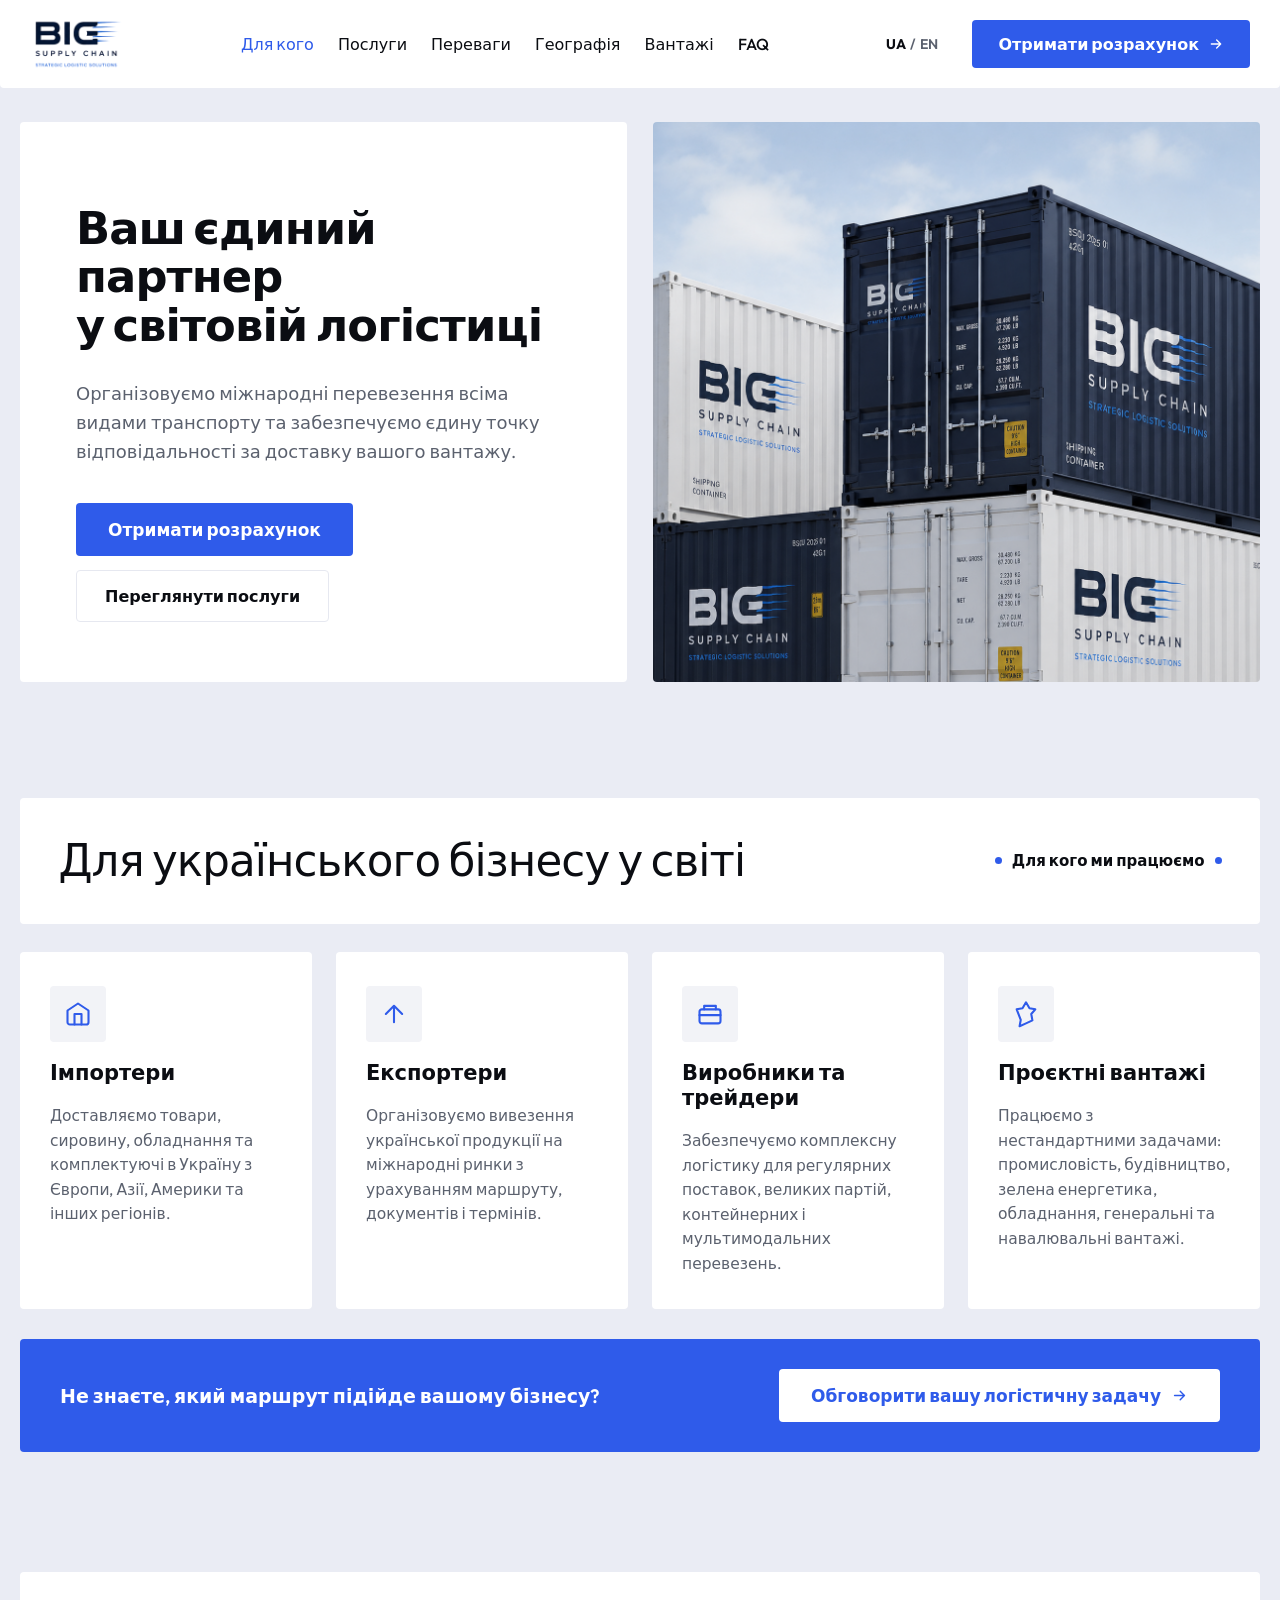
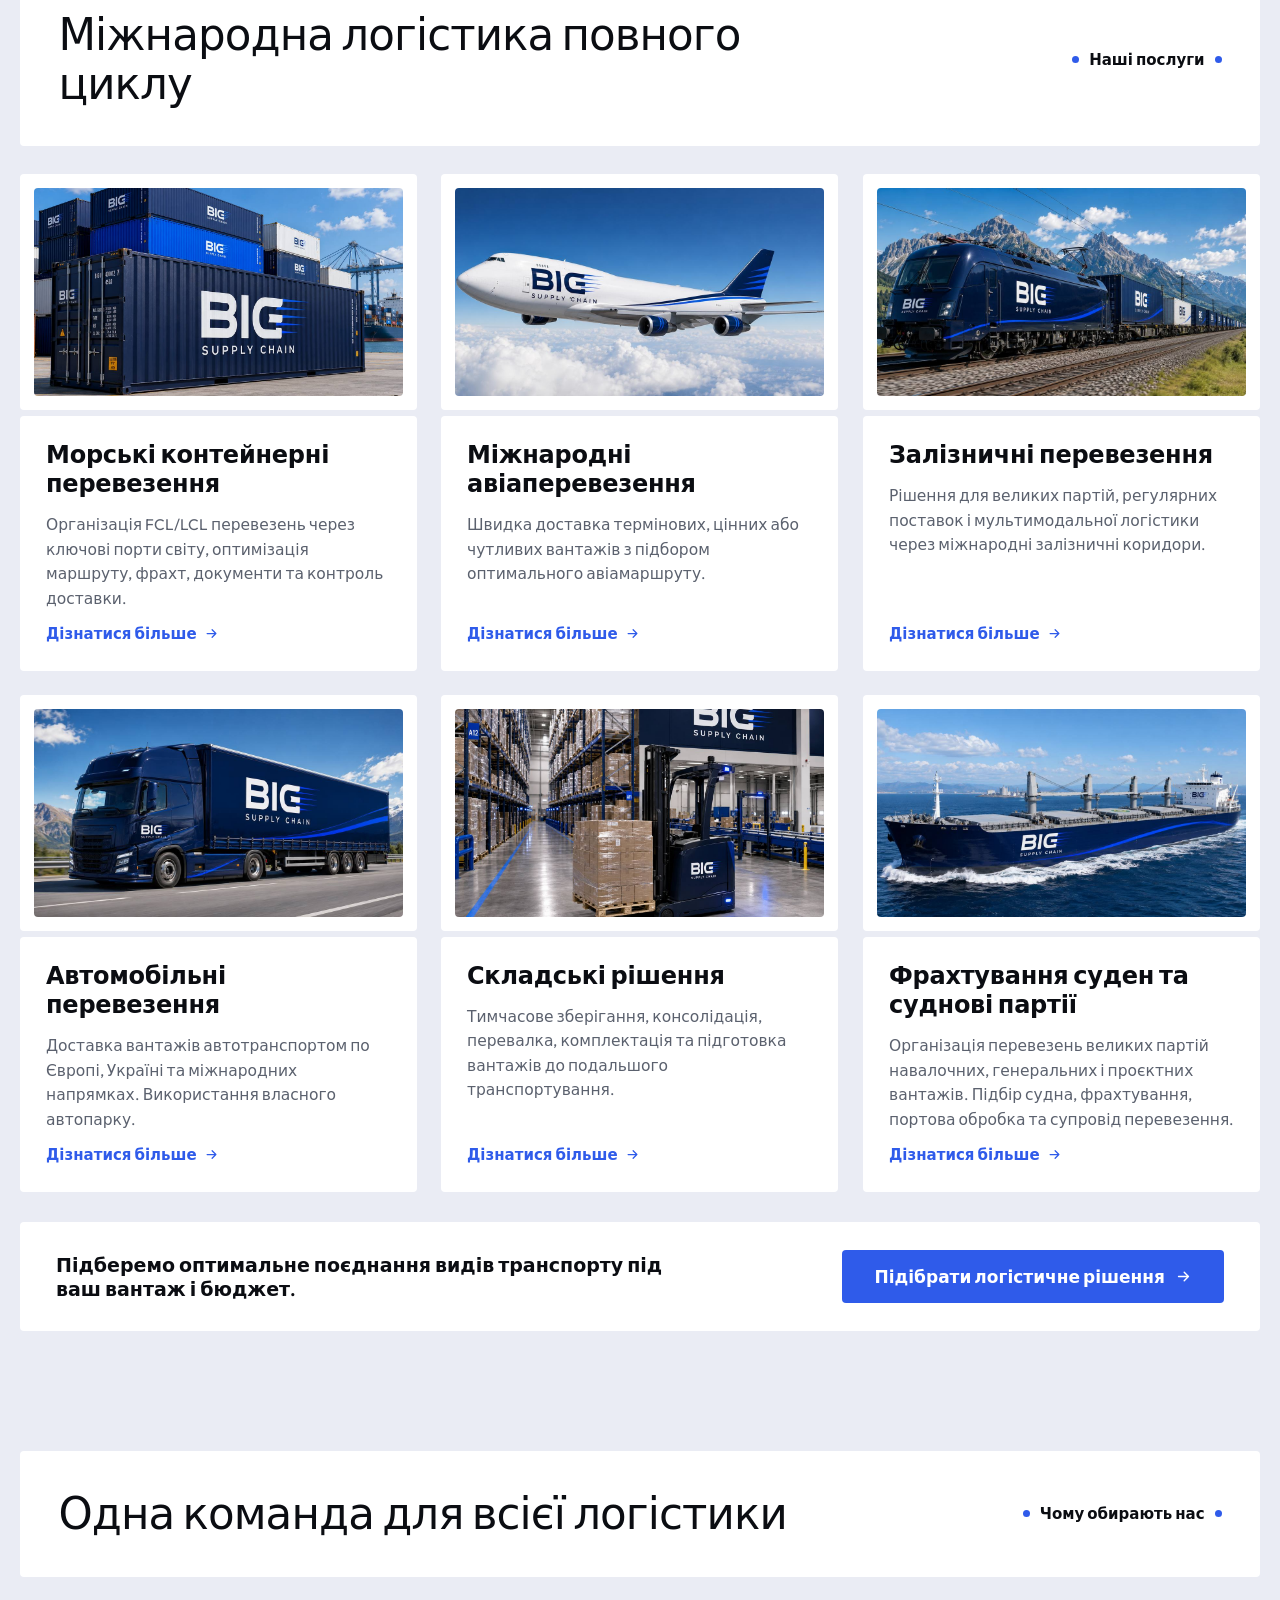
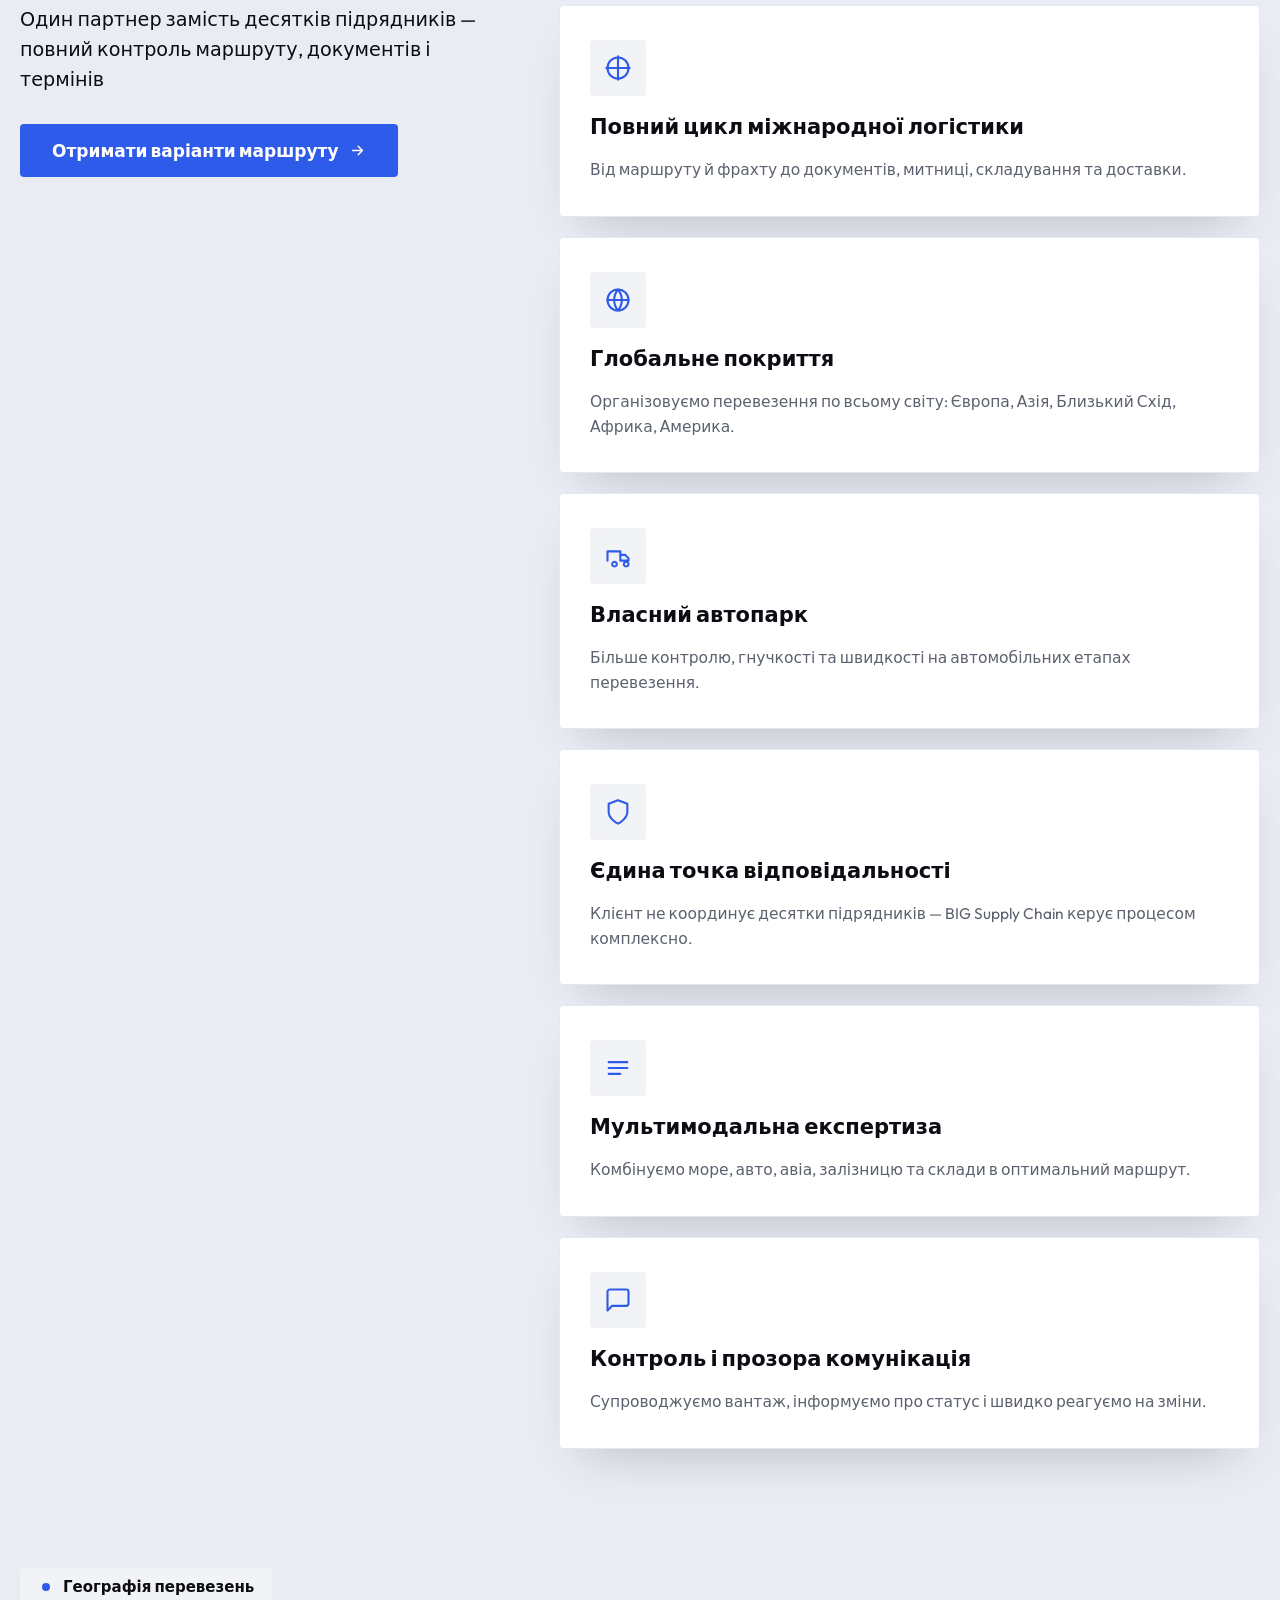
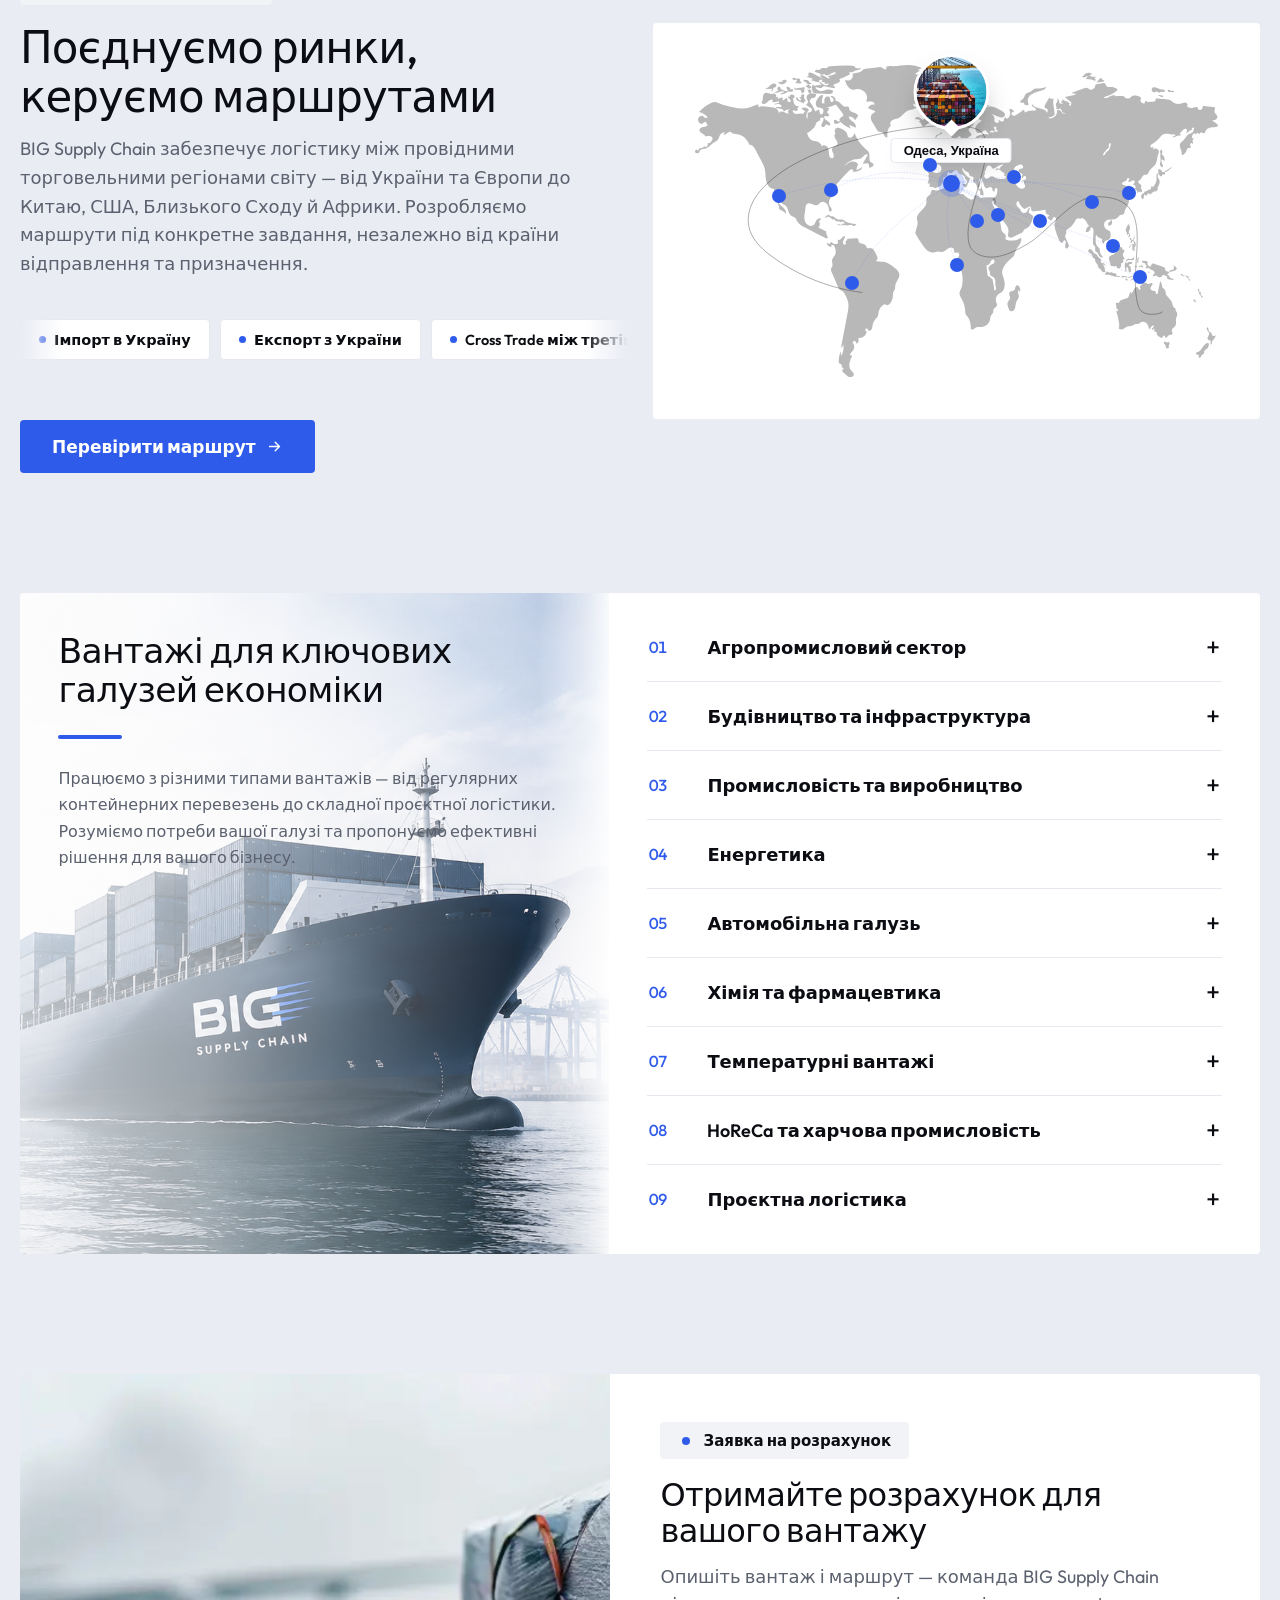
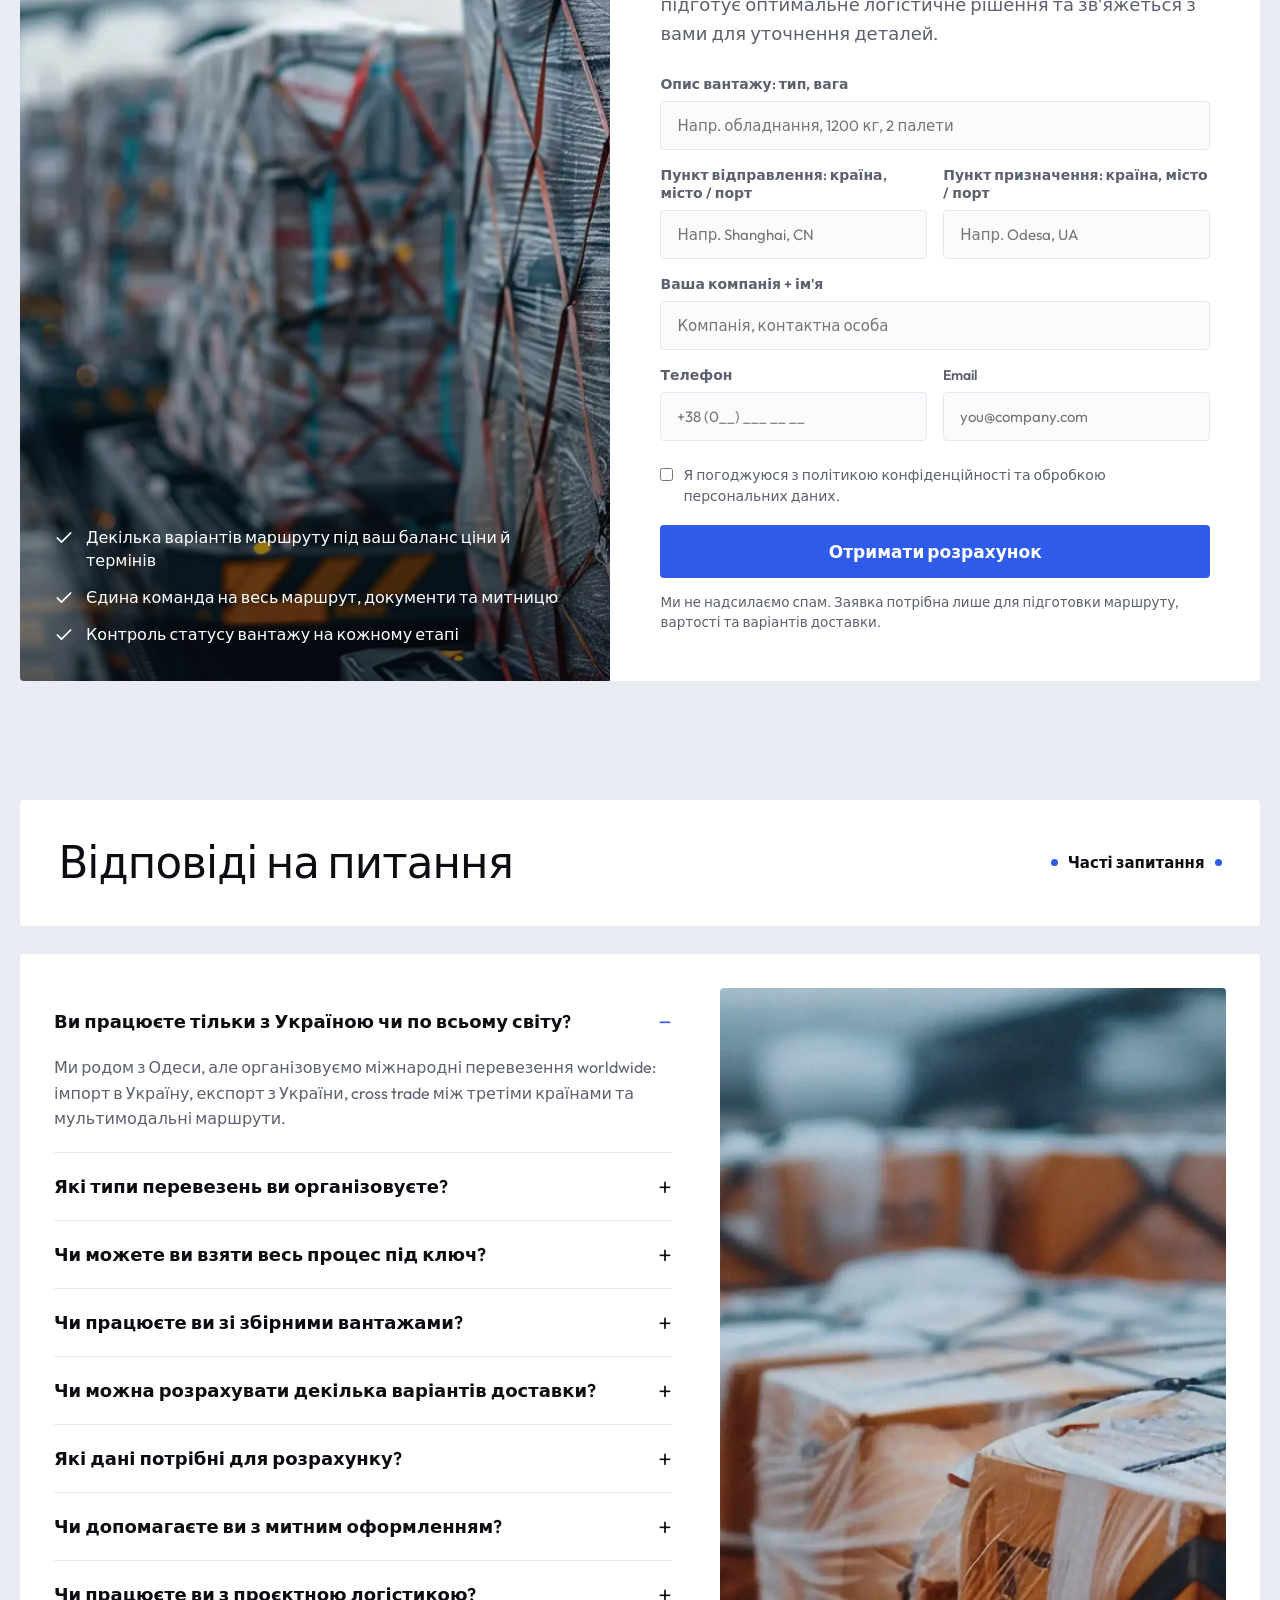
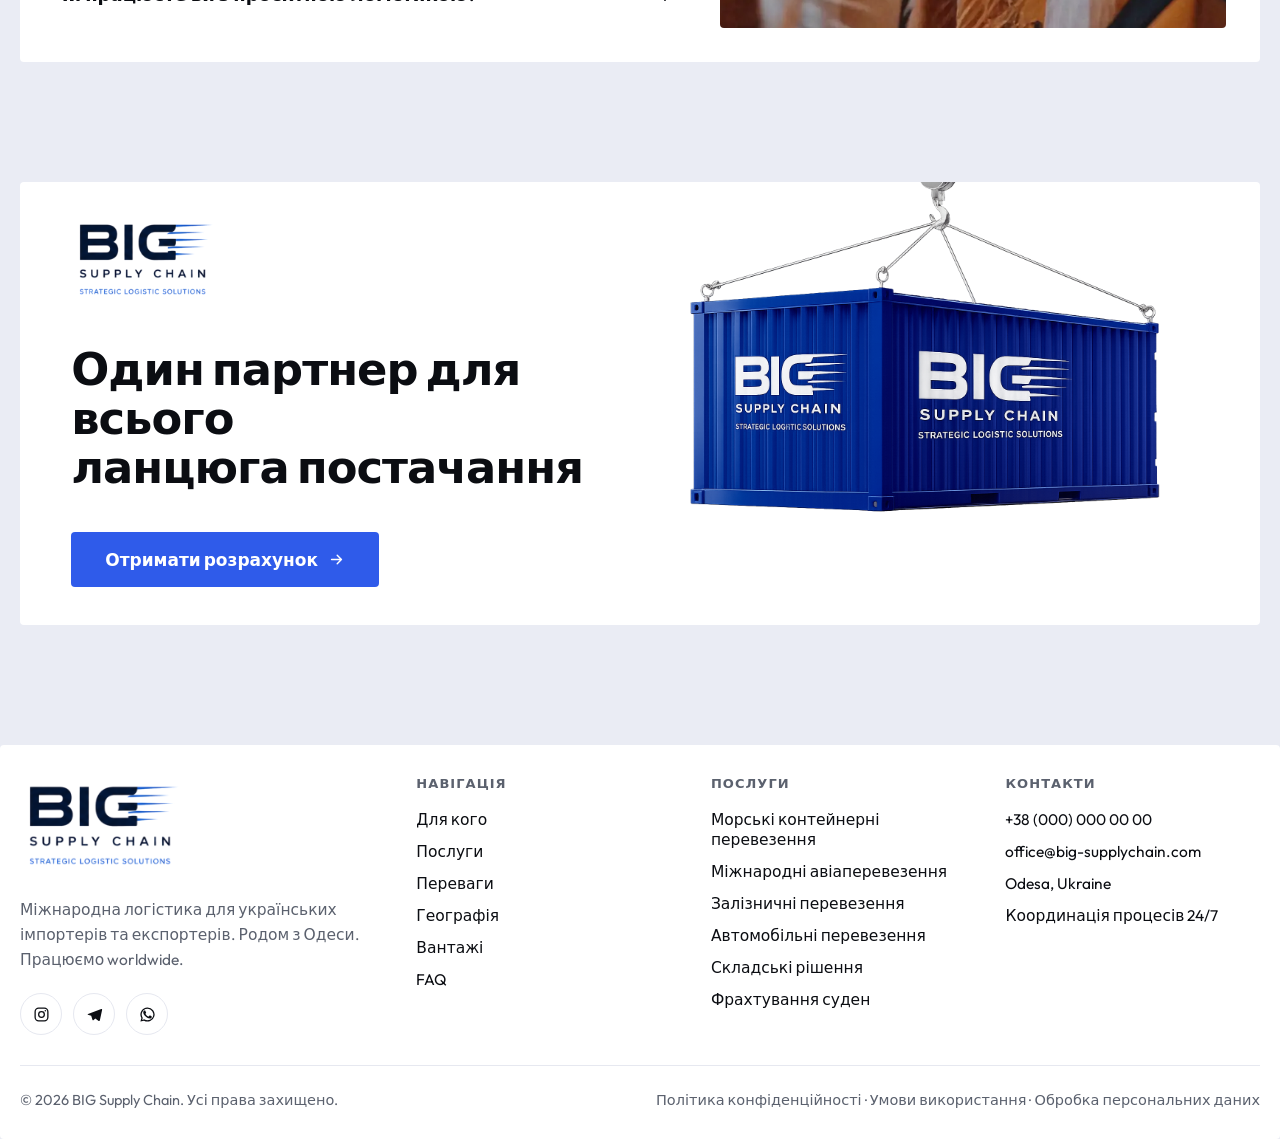
==== index.html @ aa12b415 "Anchor cargo photo to bottom so the ship sits lower under the heading Co-Authored-By: Claude Opus 4." ====
<!DOCTYPE html>
<html lang="uk">
<head>
<meta charset="UTF-8">
<meta name="viewport" content="width=device-width, initial-scale=1">
<title>BIG Supply Chain — міжнародна логістика для імпортерів та експортерів</title>

<!-- Favicon (brand logo) -->
<link rel="icon" href="assets/favicon.ico" sizes="any">
<link rel="icon" type="image/png" sizes="32x32" href="assets/favicon-32.png">
<link rel="icon" type="image/png" sizes="192x192" href="assets/favicon-192.png">
<link rel="apple-touch-icon" href="assets/apple-touch-icon.png">
<meta name="description" content="BIG Supply Chain організовує міжнародні перевезення worldwide: море, авіа, авто, залізниця, LCL, фрахтування суден, митне оформлення та складські рішення.">

<!-- Open Graph / social preview.
     og:image is relative; for guaranteed Facebook/LinkedIn previews replace it
     and og:url with your full domain, e.g. https://your-domain.com/assets/BIG_Supply_Chain_logo_reference.png -->
<meta property="og:type" content="website">
<meta property="og:site_name" content="BIG Supply Chain">
<meta property="og:locale" content="uk_UA">
<meta property="og:title" content="BIG Supply Chain — міжнародна логістика для імпортерів та експортерів">
<meta property="og:description" content="Міжнародні перевезення worldwide: море, авіа, авто, залізниця, LCL, фрахтування суден, митне оформлення та складські рішення. Один партнер для всього ланцюга постачання.">
<meta property="og:image" content="assets/BIG_Supply_Chain_logo_reference.png">
<meta property="og:image:width" content="584">
<meta property="og:image:height" content="366">
<meta property="og:image:alt" content="BIG Supply Chain — Strategic Logistic Solutions">
<meta name="twitter:card" content="summary_large_image">
<meta name="twitter:title" content="BIG Supply Chain — міжнародна логістика для імпортерів та експортерів">
<meta name="twitter:description" content="Міжнародні перевезення worldwide: море, авіа, авто, залізниця, LCL, митне оформлення та складські рішення.">
<meta name="twitter:image" content="assets/BIG_Supply_Chain_logo_reference.png">
<link rel="preconnect" href="https://fonts.googleapis.com">
<link rel="preconnect" href="https://fonts.gstatic.com" crossorigin>
<link href="https://fonts.googleapis.com/css2?family=Outfit:wght@400;500;600;700;800&display=swap" rel="stylesheet">
<style>
  :root{
    --bg:#EAECF4;--ink:#0B0D12;--muted:#5B616E;--accent:#2F5BEA;--accent-dark:#244ED6;
    --card:#FFFFFF;--pill:#F2F3F7;--line:#E6E8F0;--maxw:1400px;
  }
  *{margin:0;padding:0;box-sizing:border-box}
  html{scroll-behavior:smooth}
  body{font-family:'Outfit',system-ui,sans-serif;background:var(--bg);color:var(--ink);-webkit-font-smoothing:antialiased}
  a{color:inherit}
  img{max-width:100%;display:block}
  .container{width:100%;max-width:none;margin:0 auto;padding:0 20px}

  /* shared */
  .label-pill{display:inline-flex;align-items:center;gap:9px;background:var(--pill);border-radius:4px;padding:9px 18px;font-size:15px;font-weight:600}
  .label-pill svg{width:16px;height:16px;color:var(--accent)}
  .sec-head{display:flex;justify-content:space-between;align-items:flex-end;gap:32px;flex-wrap:wrap;margin-bottom:44px}
  .sec-title{font-size:clamp(2rem,3.4vw,3rem);font-weight:500;line-height:1.12;letter-spacing:-.02em;margin-top:18px;max-width:20ch}
  .sec-sub{margin:14px 0 40px;font-size:18px;color:var(--muted);max-width:62ch;line-height:1.6}
  /* Transio-style section bar: title left, label right */
  .sec-bar{background:#fff;border-radius:4px;padding:clamp(30px,3vw,46px) clamp(26px,3vw,50px);display:flex;justify-content:space-between;align-items:center;gap:30px;margin-bottom:28px}
  .sec-bar .sec-title{margin:0;max-width:26ch}
  .sec-bar__right{display:flex;align-items:center;gap:22px;flex:none}
  .eyebrow{display:inline-flex;align-items:center;gap:10px;font-size:15px;font-weight:600;color:var(--ink);white-space:nowrap}
  .eyebrow::before,.eyebrow::after{content:"";width:7px;height:7px;border-radius:50%;background:var(--accent);flex:none}
  @media (max-width:760px){ .sec-bar{flex-direction:column;align-items:flex-start;gap:18px} .sec-bar .sec-title{white-space:normal!important} }
  .btn{display:inline-flex;align-items:center;gap:10px;text-decoration:none;font-weight:600;border:none;cursor:pointer;border-radius:4px;transition:transform .15s ease,background .2s ease,color .2s ease,border-color .2s ease;font-family:inherit}
  .btn--primary{background:var(--accent);color:#fff;font-size:17px;padding:16px 32px}
  .btn--primary:hover{background:var(--accent-dark)}
  .btn--primary:active{transform:translateY(1px)}
  .btn--ghost{background:#fff;color:var(--ink);font-size:16px;padding:15px 28px;border:1px solid var(--line)}
  .btn--ghost:hover{border-color:var(--accent);color:var(--accent)}
  .btn svg{width:17px;height:17px}
  .section{padding:60px 0}

  /* HEADER */
  .header{background:#fff;border-bottom-left-radius:4px;border-bottom-right-radius:4px;position:sticky;top:0;z-index:50;transition:transform .35s cubic-bezier(.16,1,.3,1)}
  .header--hidden{transform:translateY(-100%)}
  .header .container{padding:0 30px}
  .nav{display:flex;align-items:center;justify-content:space-between;padding:15px 0;gap:20px}
  .logo img{height:58px;width:auto;filter:brightness(1.04)}
  .nav__menu{display:flex;align-items:center;gap:24px;list-style:none}
  .nav__link{text-decoration:none;color:var(--ink);font-size:16px;font-weight:500;transition:color .2s ease}
  .nav__link:hover,.nav__link.is-active{color:var(--accent)}
  .nav__right{display:flex;align-items:center;gap:34px}
  .lang{display:flex;gap:4px;font-size:14px;font-weight:600;color:var(--muted)}
  .lang b{color:var(--ink)}
  .nav__cta{display:inline-flex;align-items:center;gap:9px;background:var(--accent);color:#fff;text-decoration:none;font-size:16px;font-weight:600;padding:14px 26px;border-radius:4px;transition:transform .15s ease,background .2s ease}
  .nav__cta:hover{background:var(--accent-dark)}
  .nav__cta:active{transform:translateY(1px)}
  .nav__cta svg{width:16px;height:16px}
  /* Mobile burger + bottom CTA bar (desktop: hidden) */
  .nav__burger{display:none;flex-direction:column;justify-content:center;align-items:center;gap:5px;width:54px;height:54px;background:var(--accent);border:none;border-radius:12px;cursor:pointer;padding:0;margin-left:auto;transition:background .2s ease}
  .nav__burger:active{background:var(--accent-dark)}
  .nav__burger span{display:block;width:24px;height:2px;background:#fff;border-radius:4px;transition:transform .3s cubic-bezier(.16,1,.3,1),opacity .2s ease}
  .header--menu-open .nav__burger span:nth-child(1){transform:translateY(7px) rotate(45deg)}
  .header--menu-open .nav__burger span:nth-child(2){opacity:0}
  .header--menu-open .nav__burger span:nth-child(3){transform:translateY(-7px) rotate(-45deg)}
  .mobile-cta{display:none}
  .nav__brand,.nav__contact{display:none}
  .mobile-cta__call{display:none}
  .nav__overlay{position:fixed;inset:0;background:rgba(11,13,18,.45);z-index:55}
  .nav__overlay[hidden]{display:none}

  /* HERO */
  .hero{padding:34px 0 56px}
  .hero__grid{display:grid;grid-template-columns:1fr 1fr;gap:26px;align-items:stretch}
  .hero__left{background:var(--card);border-radius:4px;padding:54px 56px 56px;display:flex;flex-direction:column}
  .badge{display:inline-flex;align-items:center;gap:10px;align-self:flex-start;background:var(--pill);border-radius:4px;padding:12px 22px;font-size:16px;font-weight:500}
  .badge svg{width:18px;height:18px;color:var(--accent)}
  .hero__title{margin-top:28px;font-size:clamp(2.2rem,3.5vw,3.2rem);line-height:1.08;font-weight:700;letter-spacing:-.02em;text-wrap:balance}
  .hero__media{margin-top:32px;display:flex;align-items:stretch;width:168px}
  .hero__media-bar{width:4px;border-radius:4px;background:var(--accent);flex:none}
  .hero__thumb{position:relative;flex:1;border-radius:4px;overflow:hidden;aspect-ratio:16/9;margin-left:12px;background:#0e1622}
  .hero__thumb video{width:100%;height:100%;object-fit:cover}
  .hero__text{margin-top:30px;font-size:18px;line-height:1.62;color:var(--muted);max-width:60ch}
  .hero__btns{margin-top:36px;display:flex;gap:14px;flex-wrap:wrap}
  .hero__right{border-radius:4px;overflow:hidden;min-height:560px;background:#cfd6e6}
  .hero__right img{width:100%;height:100%;object-fit:cover}
  /* Hero entrance: staggered fade-up on load */
  @keyframes heroIn{from{opacity:0;transform:translateY(26px)}to{opacity:1;transform:none}}
  .hero__left>*{opacity:0;animation:heroIn .85s cubic-bezier(.16,1,.3,1) both}
  .hero__left>*:nth-child(1){animation-delay:.08s}
  .hero__left>*:nth-child(2){animation-delay:.2s}
  .hero__left>*:nth-child(3){animation-delay:.32s}
  .hero__left>*:nth-child(4){animation-delay:.44s}
  .hero__left>*:nth-child(5){animation-delay:.56s}
  .hero__right{animation:heroIn 1.05s cubic-bezier(.16,1,.3,1) .24s both}
  @media (prefers-reduced-motion:reduce){.hero__left>*,.hero__right{opacity:1;animation:none}}

  /* HERO — Transio-style: logo + big heading + CTA left, swinging 3D container right, socials bottom-right */
  .thero{padding:34px 0 56px}
  .thero__card{position:relative;background:var(--card);border-radius:4px;display:grid;grid-template-columns:1fr 1.05fr;gap:30px;align-items:start;padding:clamp(32px,3vw,48px) clamp(34px,4vw,68px);min-height:0;overflow:hidden}
  .thero__left{display:flex;flex-direction:column;align-items:flex-start;z-index:2;padding-top:0;margin-top:calc(30px - clamp(18px,2.8vw,42px))}
  .thero__logo{width:auto;height:clamp(78px,7vw,118px);margin-bottom:clamp(26px,3.4vw,40px);filter:brightness(1.04)}
  .thero__title{font-size:clamp(2.15rem,3.5vw,3.3rem);line-height:1.1;font-weight:700;letter-spacing:-.022em;color:var(--ink);max-width:20ch}
  .thero__cta{margin-top:clamp(28px,3.2vw,40px);font-size:17px;padding:17px 34px}
  .thero__right{position:relative;display:flex;align-items:flex-start;justify-content:center;min-height:0;margin-top:calc(-1 * clamp(38px,4vw,62px));z-index:1}
  .thero__container{width:100%;max-width:760px;height:auto;object-fit:contain;transform-origin:50% 4%;animation:heroSway 6.5s cubic-bezier(.45,.05,.55,.95) infinite;will-change:transform}
  @keyframes heroSway{0%{transform:rotate(-2.1deg)}50%{transform:rotate(2.1deg)}100%{transform:rotate(-2.1deg)}}
  .thero__social{display:flex;gap:11px;margin-top:clamp(24px,2.8vw,34px)}
  .thero__social a{width:42px;height:42px;border-radius:50%;border:1px solid var(--line);display:grid;place-items:center;color:var(--ink);text-decoration:none;transition:background .2s ease,border-color .2s ease,color .2s ease,transform .15s ease}
  .thero__social a:hover{background:var(--accent);border-color:var(--accent);color:#fff}
  .thero__social a:active{transform:translateY(1px)}
  .thero__social svg{width:17px;height:17px}
  @media (max-width:980px){
    .thero__card{grid-template-columns:1fr;gap:18px;text-align:left;min-height:0}
    .thero__left{align-items:flex-start}
    .thero__right{order:2;min-height:300px}
    .thero__container{max-width:440px;animation-duration:7.5s}
    .thero__social{position:static;order:3;justify-content:flex-start;margin-top:26px}
  }
  @media (max-width:620px){
    .thero__container{max-width:320px;animation:none;transform:rotate(-1deg)}
    .thero__title{max-width:none}
    .thero__cta{width:100%;justify-content:center}
    .thero__social{justify-content:center;width:100%}
  }
  @media (prefers-reduced-motion:reduce){.thero__container{animation:none;transform:rotate(-1deg)}}

  /* KEY FEATURE */
  .kf-grid{display:grid;grid-template-columns:repeat(4,1fr);gap:24px}
  .kf-block{border-radius:4px;min-height:240px;overflow:hidden;position:relative}
  .kf-card{background:#fff;padding:34px;display:flex;flex-direction:column}
  .kf-icon{width:48px;height:48px;align-self:flex-end;opacity:.92}
  .kf-foot{margin-top:auto}
  .kf-num{font-size:46px;font-weight:700;color:var(--accent);line-height:1;letter-spacing:-.02em}
  .kf-title{font-size:28px;font-weight:700;line-height:1.18;letter-spacing:-.01em;margin-top:6px}
  .kf-sub{margin-top:8px;font-size:16px;color:var(--muted);font-weight:500;line-height:1.4}
  .kf-video{background:#0e1622}
  .kf-video video{position:absolute;inset:0;width:100%;height:100%;object-fit:cover}
  .kf-contact{position:absolute;left:24%;right:0;bottom:0;background:rgba(13,18,28,.52);backdrop-filter:blur(3px);-webkit-backdrop-filter:blur(3px);padding:24px 26px;border-top-left-radius:4px;color:#fff}
  .kf-contact p{font-size:17px;line-height:1.4;margin-bottom:10px}
  .kf-contact a{color:#fff;text-decoration:underline;text-underline-offset:3px;font-weight:600;font-size:16px}
  .kf-contact a:hover{color:#cfe0ff}

  /* SCROLL REVEAL */
  .reveal{opacity:0;transform:translateY(28px);filter:blur(4px);transition:opacity .85s cubic-bezier(.16,1,.3,1),transform .85s cubic-bezier(.16,1,.3,1),filter .85s cubic-bezier(.16,1,.3,1);will-change:transform,opacity}
  .reveal.in{opacity:1;transform:none;filter:none}
  @media (prefers-reduced-motion:reduce){.reveal,.reveal.in{opacity:1;transform:none;filter:none;transition:none}}

  /* GENERIC CARD GRID (audience, advantages, cargo, guarantees) */
  .cards{display:grid;gap:24px}
  .cards--4{grid-template-columns:repeat(4,1fr)}
  .cards--3{grid-template-columns:repeat(3,1fr)}
  .icard{background:#fff;border-radius:4px;padding:34px 30px;display:flex;flex-direction:column;gap:18px}
  .icard__icon{width:56px;height:56px;border-radius:4px;background:var(--pill);display:flex;align-items:center;justify-content:center;color:var(--accent);flex:none}
  .icard__icon svg{width:28px;height:28px}
  .icard__title{font-size:21px;font-weight:700;line-height:1.2}
  .icard__desc{font-size:15.5px;color:var(--muted);line-height:1.58}
  .icard__link{margin-top:auto;display:inline-flex;align-items:center;gap:7px;color:var(--accent);font-weight:600;font-size:15px;text-decoration:none}
  .icard__link svg{width:15px;height:15px}

  /* Advantages — sticky stacking layout */
  .adv-layout{display:grid;grid-template-columns:.82fr 1.18fr;gap:clamp(34px,4vw,64px);align-items:start}
  .adv-intro{position:sticky;top:120px;display:flex;flex-direction:column;gap:30px}
  .adv-lead{font-size:clamp(19px,1.5vw,22px);line-height:1.55;color:var(--ink);max-width:none}
  @media (max-width:880px){ .adv-lead br{display:none} }
  .adv-intro .btn{align-self:flex-start}
  .adv-stack{display:flex;flex-direction:column;gap:20px}
  .adv-stack .icard{position:sticky;top:calc(112px + var(--i) * 16px);border:1px solid var(--line);box-shadow:0 24px 50px -28px rgba(11,13,18,.28)}
  @media (max-width:880px){
    .adv-layout{grid-template-columns:1fr;gap:28px}
    .adv-intro{position:static;top:auto}
    .adv-stack .icard{position:static;top:auto}
  }

  /* Audience cards — reveal image on hover */
  .aud-card{position:relative;overflow:hidden;isolation:isolate;min-height:290px}
  .aud-card>img{position:absolute;inset:0;width:100%;height:100%;object-fit:cover;opacity:0;transform:scale(1.05);transition:opacity .5s ease,transform .8s ease;z-index:0}
  .aud-card::after{content:"";position:absolute;inset:0;background:linear-gradient(180deg,rgba(11,13,18,.2) 20%,rgba(11,13,18,.82));opacity:0;transition:opacity .5s ease;z-index:1}
  .aud-card>*:not(img){position:relative;z-index:2}
  .aud-card .icard__icon,.aud-card .icard__title,.aud-card .icard__desc{transition:color .4s ease,background .4s ease}
  .aud-card:hover>img{opacity:1;transform:scale(1)}
  .aud-card:hover::after{opacity:1}
  .aud-card:hover .icard__title,.aud-card:hover .icard__desc{color:#fff}
  .aud-card:hover .icard__icon{background:rgba(255,255,255,.2);color:#fff}
  .gcard .icard__title{margin-top:auto}
  .qcell{display:flex;align-items:flex-end;justify-content:flex-end}

  .foot-cta{margin-top:30px;display:flex;align-items:center;justify-content:space-between;gap:24px;flex-wrap:wrap;background:#fff;border-radius:4px;padding:28px 36px}
  .foot-cta p{font-size:19px;font-weight:600;max-width:50ch}
  .foot-cta--plain{background:transparent;padding:30px 0 0}
  .foot-cta--accent{background:var(--accent);padding:30px 40px}
  .foot-cta--accent p{color:#fff}
  .foot-cta--accent .btn--primary{background:#fff;color:var(--accent)}
  .foot-cta--accent .btn--primary:hover{background:#eef1ff}

  /* PROCESS STEPS */
  .steps{display:grid;grid-template-columns:repeat(3,1fr);gap:22px}
  .step{background:#fff;border-radius:4px;padding:32px 30px;position:relative;overflow:hidden}
  .step__num{position:absolute;top:-18px;right:8px;font-size:clamp(110px,9vw,160px);font-weight:800;color:var(--line);opacity:.45;line-height:1;z-index:0;pointer-events:none;user-select:none}
  .step__title{position:relative;z-index:1;font-size:20px;font-weight:700;margin:0 0 12px}
  .step__desc{position:relative;z-index:1;font-size:15px;color:var(--muted);line-height:1.55}

  /* GEOGRAPHY */
  .geo-grid{display:grid;grid-template-columns:1fr 1fr;gap:26px;align-items:center}
  .geo-grid>*{min-width:0}
  .geo-map{background:#fff;border-radius:4px;padding:42px;display:flex;align-items:center;justify-content:center}
  .geo-map__inner{position:relative;width:100%}
  .geo-map__bg{display:block;width:100%;opacity:.92}
  /* dashed shipping routes */
  .geo-routes{position:absolute;inset:0;width:100%;height:100%;pointer-events:none}
  .geo-routes path{fill:none;stroke:rgba(47,91,234,.45);stroke-width:.4;stroke-dasharray:1.4 1.4;vector-effect:non-scaling-stroke;animation:routeFlow 26s linear infinite}
  @keyframes routeFlow{to{stroke-dashoffset:-120}}
  /* interactive pins */
  .geo-pin{position:absolute;width:30px;height:30px;margin:-15px 0 0 -15px;display:grid;place-items:center;background:none;border:0;padding:0;cursor:pointer;z-index:1}
  .geo-pin:hover,.geo-pin:focus-within{z-index:3}
  .geo-dot{width:14px;height:14px;border-radius:50%;background:var(--accent);box-shadow:0 0 0 0 rgba(47,91,234,.5);animation:geoPulse 2.6s infinite;transition:transform .3s ease}
  .geo-pin.is-origin .geo-dot{width:17px;height:17px;background:var(--accent);box-shadow:0 0 0 5px rgba(47,91,234,.22);animation:none}
  .geo-pin:hover .geo-dot,.geo-pin:focus-within .geo-dot{transform:scale(1.18)}
  .geo-pin:focus-visible{outline:none}
  .geo-pin:focus-visible .geo-dot{outline:2px solid var(--accent);outline-offset:4px}
  /* country bubble (image + label) */
  .geo-pop{position:absolute;left:50%;bottom:calc(100% + 6px);transform:translate(-50%,8px) scale(.9);transform-origin:50% 110%;display:flex;flex-direction:column;align-items:center;gap:8px;opacity:0;pointer-events:none;transition:opacity .28s ease,transform .28s ease}
  .geo-pin:hover .geo-pop,.geo-pin:focus-within .geo-pop,.geo-pin.is-open .geo-pop{opacity:1;transform:translate(-50%,0) scale(1)}
  .geo-pop__img{position:relative;width:76px;height:76px;border-radius:50%;background-size:cover;background-position:center;border:3px solid #fff;box-shadow:0 16px 32px -12px rgba(11,13,18,.45)}
  .geo-pop__img::after{content:"";position:absolute;left:50%;bottom:-7px;transform:translateX(-50%) rotate(45deg);width:12px;height:12px;background:#fff}
  .geo-pop__name{font-size:13px;font-weight:700;color:var(--ink);background:#fff;border:1px solid var(--line);padding:4px 12px;border-radius:4px;white-space:nowrap;box-shadow:0 8px 20px -10px rgba(11,13,18,.3)}
  @keyframes geoPulse{0%{box-shadow:0 0 0 0 rgba(47,91,234,.5)}70%{box-shadow:0 0 0 16px rgba(47,91,234,0)}100%{box-shadow:0 0 0 0 rgba(47,91,234,0)}}
  @media (prefers-reduced-motion:reduce){.geo-routes path,.geo-dot{animation:none}}
  .geo-tags{position:relative;margin:26px 0 30px;overflow:hidden;-webkit-mask-image:linear-gradient(90deg,transparent,#000 7%,#000 93%,transparent);mask-image:linear-gradient(90deg,transparent,#000 7%,#000 93%,transparent)}
  .geo-marquee__track{display:flex;align-items:center;width:max-content;animation:geoMarquee 24s linear infinite}
  .geo-tags:hover .geo-marquee__track{animation-play-state:paused}
  @keyframes geoMarquee{from{transform:translateX(0)}to{transform:translateX(-50%)}}
  @media (prefers-reduced-motion:reduce){.geo-marquee__track{animation:none}}
  .tag{display:inline-flex;align-items:center;gap:8px;flex:none;white-space:nowrap;margin-right:10px;background:#fff;border:1px solid var(--line);border-radius:4px;padding:10px 18px;font-weight:600;font-size:14.5px}
  .tag span{width:7px;height:7px;border-radius:50%;background:var(--accent)}

  /* FORM */
  .booking{display:grid;grid-template-columns:1fr 1.1fr;gap:0;background:#fff;border-radius:4px;overflow:hidden}
  .booking__media{position:relative;min-height:560px}
  .booking__media img{position:absolute;inset:0;width:100%;height:100%;object-fit:cover}
  .booking__media .ov{position:absolute;inset:0;background:linear-gradient(180deg,rgba(11,13,18,0) 40%,rgba(11,13,18,.55));z-index:1}
  .booking__media ul{position:absolute;left:34px;right:34px;bottom:34px;z-index:2;list-style:none;color:#fff;display:flex;flex-direction:column;gap:14px}
  .booking__media li{display:flex;gap:12px;font-size:16px;line-height:1.45;align-items:flex-start}
  .booking__media li svg{width:20px;height:20px;flex:none;margin-top:2px;color:#fff}
  .booking__form{padding:48px 50px}
  .field{display:flex;flex-direction:column;gap:8px;margin-bottom:16px}
  .field label{font-size:14px;font-weight:600;color:var(--muted)}
  .field input{border:1px solid var(--line);border-radius:4px;padding:14px 16px;font-size:15px;font-family:inherit;background:#fbfbfd}
  .field input:focus{outline:none;border-color:var(--accent);box-shadow:0 0 0 3px rgba(47,91,234,.12)}
  .form-row{display:grid;grid-template-columns:1fr 1fr;gap:16px}
  .consent{display:flex;gap:10px;align-items:flex-start;font-size:14px;color:var(--muted);margin:8px 0 18px;line-height:1.5}
  .consent input{margin-top:3px}
  .form-note{font-size:13.5px;color:var(--muted);margin-top:14px;line-height:1.5}

  /* FAQ */
  .faq-layout{display:grid;grid-template-columns:1.1fr .9fr;gap:48px;align-items:stretch;background:#fff;border-radius:4px;padding:34px}
  .faq{margin:0}
  .faq details{background:none;border-radius:0;padding:0;margin:0;border-bottom:1px solid var(--line)}
  .faq details:last-child{border-bottom:none}
  .faq summary{list-style:none;cursor:pointer;font-size:18px;font-weight:600;padding:17px 0;display:flex;justify-content:space-between;align-items:center;gap:20px;color:var(--ink)}
  .faq summary::-webkit-details-marker{display:none}
  .faq summary::after{content:"+";font-size:26px;font-weight:300;color:var(--ink);flex:none;transition:transform .2s}
  .faq details[open] summary::after{content:"\2212";color:var(--accent)}
  .faq p{padding:0 0 20px;font-size:16px;color:var(--muted);line-height:1.6;max-width:60ch}
  .faq-media{border-radius:4px;overflow:hidden;min-height:480px}
  .faq-media img{width:100%;height:100%;object-fit:cover;display:block}
  @media(max-width:860px){.faq-layout{grid-template-columns:1fr;gap:36px}.faq-media{min-height:320px;order:-1}}

  /* CTA BAND */
  /* CTA — Transio-style: tall image card with bottom fade-to-dark, content bottom-left */
  .cta{position:relative;border-radius:4px;overflow:hidden;
    background-image:linear-gradient(rgba(11,13,18,0) 18%,rgba(11,13,18,.55) 62%,rgba(11,13,18,.96) 96%),url("assets/7C065D58-4A29-4BC7-B180-98733390669B.png");
    background-repeat:no-repeat,no-repeat;background-position:0 0,50% 42%;background-size:auto,cover;background-color:#0B0D12}
  .cta__wrap{padding-top:400px;margin:0 0 20px 30px}
  .cta__content{max-width:420px;color:#fff}
  .cta__title{font-size:clamp(1.9rem,3vw,2.7rem);font-weight:700;line-height:1.12;letter-spacing:-.02em;color:#fff}
  .cta__content .btn{margin-top:28px}
  .btn--light{background:#fff;color:var(--ink);font-size:18px;padding:18px 40px}
  .btn--light:hover{background:#eef1ff}
  @media (min-width:1440px){ .cta__wrap{padding-top:520px;margin-left:40px} .cta__content{max-width:480px} }
  @media (min-width:1920px){ .cta__wrap{padding-top:620px} }
  @media (max-width:991px){ .cta__wrap{padding-top:300px} }
  @media (max-width:767px){ .cta__wrap{padding-top:250px;margin-left:22px} .cta__content{max-width:none} }
  @media (max-width:479px){ .cta__wrap{padding-top:200px} }
  /* Webflow-style reveal: container fades + lifts + unblurs, title and button stagger in */
  .cta-reveal{opacity:0;transform:translateY(60px);filter:blur(6px);transition:opacity .9s cubic-bezier(.16,1,.3,1),transform .9s cubic-bezier(.16,1,.3,1),filter .9s cubic-bezier(.16,1,.3,1)}
  .cta-reveal.in{opacity:1;transform:none;filter:none}
  .cta-reveal .cta__title,.cta-reveal .cta__content .btn{opacity:0;transform:translateY(28px);transition:opacity .8s cubic-bezier(.16,1,.3,1),transform .8s cubic-bezier(.16,1,.3,1)}
  .cta-reveal.in .cta__title{opacity:1;transform:none;transition-delay:.18s}
  .cta-reveal.in .cta__content .btn{opacity:1;transform:none;transition-delay:.34s}
  @media (prefers-reduced-motion:reduce){.cta-reveal,.cta-reveal .cta__title,.cta-reveal .cta__content .btn{opacity:1;transform:none;filter:none;transition:none}}

  /* BLOG */
  .blog-grid{display:grid;grid-template-columns:repeat(3,1fr);gap:24px}
  .post{display:flex;flex-direction:column;gap:20px}
  .post__top{background:#fff;border-radius:4px;padding:24px}
  .post__meta{font-size:15px;color:var(--ink);font-weight:500;margin-bottom:18px}
  .post__img{border-radius:4px;overflow:hidden;aspect-ratio:4/3}
  .post__img img{width:100%;height:100%;object-fit:cover;transition:transform .7s ease}
  .post:hover .post__img img{transform:scale(1.05)}
  .post__titlecard{background:#fff;border-radius:4px;padding:30px 30px 34px;flex:1;display:flex;flex-direction:column;gap:14px}
  .post__title{font-size:24px;font-weight:600;line-height:1.22;letter-spacing:-.01em}
  .post__icon{width:50px;height:50px;border-radius:4px;background:var(--pill);display:flex;align-items:center;justify-content:center;color:var(--accent);flex:none;margin-bottom:18px}
  .post__icon svg{width:26px;height:26px}
  .post__desc{font-size:15.5px;color:var(--muted);line-height:1.58}
  .post__link{margin-top:auto;display:inline-flex;align-items:center;gap:7px;color:var(--accent);font-weight:600;font-size:15px;text-decoration:none}
  .post__link svg{width:15px;height:15px}
  .services-grid .post{gap:6px}
  .services-grid .post__top{padding:14px}
  .services-grid .post__img{aspect-ratio:16/9}
  .services-grid .post__titlecard{padding:24px 26px 28px}

  /* FOOTER */
  .footer{background:#fff;color:var(--ink);border-radius:4px;margin-top:60px;padding:30px 0}
  .footer__top{display:grid;grid-template-columns:1.4fr 1fr 1fr 1fr;gap:40px;padding-bottom:30px;border-bottom:1px solid var(--line)}
  .footer__logo img{height:100px;width:auto;filter:brightness(1.04)}
  .footer__about{margin-top:22px;font-size:15.5px;color:var(--muted);line-height:1.6;max-width:36ch}
  .footer__social{display:flex;gap:11px;margin-top:22px}
  .footer__social a{width:42px;height:42px;border-radius:50%;border:1px solid var(--line);display:grid;place-items:center;color:var(--ink);text-decoration:none;transition:background .2s ease,border-color .2s ease,color .2s ease,transform .15s ease}
  .footer__social a:hover{background:var(--accent);border-color:var(--accent);color:#fff}
  .footer__social a:active{transform:translateY(1px)}
  .footer__social svg{width:17px;height:17px}
  .footer__col h4{font-size:13px;text-transform:uppercase;letter-spacing:.08em;color:var(--muted);margin-bottom:18px}
  .footer__col a{display:block;text-decoration:none;color:var(--ink);margin-bottom:12px;font-size:15.5px;transition:color .2s}
  .footer__col a:hover{color:var(--accent)}
  .footer__bottom{display:flex;justify-content:space-between;align-items:center;gap:20px;flex-wrap:wrap;padding-top:24px;font-size:14.5px;color:var(--muted)}

  @media (max-width:1024px){
    .cards--4,.cards--3,.steps,.kf-grid,.blog-grid{grid-template-columns:repeat(2,1fr)}
    .footer__top{grid-template-columns:1fr 1fr}
  }
  @media (max-width:980px){
    body{overflow-x:clip}
    .sec-title{white-space:normal!important}
    .header .container{padding:0 20px}
    .nav__burger{display:flex;position:relative;z-index:65}
    .logo{position:relative;z-index:50}
    .nav__cta{display:none}
    .lang{display:none}
    /* Left slide-in drawer */
    .nav__menu{position:fixed;top:0;left:0;bottom:0;width:80%;max-width:330px;flex-direction:column;justify-content:flex-start;align-items:stretch;gap:0;background:#E9EBF2;padding:28px 28px calc(28px + env(safe-area-inset-bottom));z-index:60;transform:translateX(-100%);visibility:hidden;transition:transform .42s cubic-bezier(.16,1,.3,1),visibility .42s;overflow-y:auto;box-shadow:0 0 70px rgba(11,13,18,.22)}
    .header--menu-open .nav__menu{transform:none;visibility:visible}
    /* keep burger above drawer + overlay; hide original logo (drawer has its own brand) */
    .header--menu-open{z-index:70;background:transparent;box-shadow:none}
    .header--menu-open .logo{opacity:0;visibility:hidden;pointer-events:none}
    .nav__menu li{width:100%}
    .nav__link{display:block;padding:13px 0;font-size:21px;font-weight:600;color:var(--ink)}
    .nav__contact{display:block;margin-top:auto;padding-top:26px;border-top:1px solid rgba(11,13,18,.1);margin-top:auto}
    .nav__social{display:flex;gap:11px;margin-bottom:22px}
    .nav__social a{width:44px;height:44px;border-radius:50%;border:1px solid rgba(11,13,18,.14);display:grid;place-items:center;color:var(--ink);text-decoration:none;transition:background .2s ease,border-color .2s ease,color .2s ease}
    .nav__social a:active{background:var(--accent);border-color:var(--accent);color:#fff}
    .nav__social svg{width:18px;height:18px}
    .nav__crow{display:flex;align-items:center;gap:12px;text-decoration:none;color:var(--ink);font-size:16px;font-weight:600;padding:9px 0}
    .nav__crow-ic{width:40px;height:40px;border-radius:50%;background:#222630;color:#fff;display:grid;place-items:center;flex:none}
    .nav__crow-ic svg{width:18px;height:18px}
    .mobile-cta{display:flex;align-items:center;gap:10px;position:fixed;left:0;right:0;bottom:0;z-index:45;padding:12px 20px calc(12px + env(safe-area-inset-bottom));background:rgba(255,255,255,.92);backdrop-filter:blur(12px);-webkit-backdrop-filter:blur(12px);border-top:1px solid var(--line)}
    .mobile-cta .btn{flex:1;justify-content:center;font-size:17px;padding:16px 24px}
    .mobile-cta__call{display:grid;place-items:center;flex:none;width:54px;height:54px;border-radius:4px;border:1px solid var(--line);background:#fff;color:var(--accent)}
    .mobile-cta__call svg{width:22px;height:22px}
    .mobile-cta__call:active{transform:translateY(1px)}
    body{padding-bottom:80px}
    .hero__grid,.geo-grid,.booking{grid-template-columns:1fr}
    .hero__right{min-height:320px}
    .hero__left{padding:36px 28px 40px}
    .booking__media{min-height:260px}
  }
  @media (max-width:620px){
    .container{padding:0 20px}
    .nav{padding:18px 0}
    .logo img{height:52px}
    .cards--4,.cards--3,.steps,.form-row,.kf-grid,.blog-grid{grid-template-columns:1fr}
    /* KEY FEATURE — mobile: all cards 165px tall, icon + bold black heading centered; image card with full-height right glass panel */
    .kf-grid{gap:16px}
    .kf-block{min-height:0;height:165px;border-radius:4px}
    .kf-card{padding:16px 20px;align-items:center;text-align:center;justify-content:center}
    .kf-icon{align-self:center;width:42px;height:42px;margin:0 0 10px;opacity:1}
    .kf-foot{margin-top:0}
    .kf-num{font-size:25px;font-weight:800;color:var(--ink);line-height:1.12;letter-spacing:-.01em}
    .kf-title{font-size:25px;font-weight:800;color:var(--ink);line-height:1.12;letter-spacing:-.01em;margin-top:0}
    .kf-sub{font-size:14px;font-weight:600;color:var(--muted);margin-top:6px}
    .kf-video{height:165px}
    .kf-contact{left:auto;right:0;top:0;bottom:0;width:48%;display:flex;flex-direction:column;justify-content:center;gap:10px;background:rgba(13,18,28,.5);backdrop-filter:blur(8px);-webkit-backdrop-filter:blur(8px);padding:18px 20px;border-radius:0}
    .kf-contact a{font-size:16px;text-decoration:underline;text-underline-offset:3px}
    /* Section headings — eyebrow label above title, all centered */
    .sec-bar{flex-direction:column;align-items:center;text-align:center;gap:14px}
    .sec-bar .eyebrow{order:-1}
    .sec-bar .sec-title{max-width:none;white-space:normal!important}
    .hero__btns .btn{width:100%;justify-content:center}
    .footer__top{grid-template-columns:1fr}
    .booking__form{padding:32px 26px}
  }

  /* CARGO TYPES — split layout + numbered accordion */
  .cargo2{display:grid;grid-template-columns:.95fr 1.05fr;gap:0;align-items:stretch;background:#fff;border-radius:4px;overflow:hidden}
  .cargo2__aside{position:relative;min-height:520px;display:flex;isolation:isolate}
  .cargo2__aside img{position:absolute;inset:0;z-index:-2;width:100%;height:100%;object-fit:cover;object-position:right bottom}
  .cargo2__aside::after{content:"";position:absolute;inset:0;z-index:-1;background:linear-gradient(100deg,rgba(255,255,255,.76) 0%,rgba(255,255,255,.58) 38%,rgba(255,255,255,.3) 62%,rgba(255,255,255,.09) 82%,rgba(255,255,255,0) 93%),linear-gradient(90deg,rgba(255,255,255,0) 88%,rgba(255,255,255,.92) 100%)}
  .cargo2__inner{align-self:flex-start;width:100%;max-width:740px;padding:clamp(30px,3vw,42px) clamp(28px,3vw,44px)}
  .cargo2__inner h2{font-size:clamp(1.9rem,2.7vw,2.6rem);font-weight:500;line-height:1.12;letter-spacing:-.02em;margin:0;color:var(--ink);text-wrap:balance}
  .cargo2__bar{display:block;width:64px;height:4px;border-radius:4px;background:var(--accent);margin:26px 0}
  .cargo2__inner p{margin:0;color:var(--muted);font-size:16px;line-height:1.65;max-width:none}
  .cargo2__list{align-self:flex-start;width:100%;padding:clamp(14px,1.6vw,22px) clamp(28px,3vw,46px)}
  .cargo2__list details{border-bottom:1px solid var(--line)}
  .cargo2__list details:last-child{border-bottom:none}
  .cargo2__list summary{list-style:none;cursor:pointer;display:flex;align-items:center;padding:21px 2px;font-size:clamp(17px,1.4vw,20px);font-weight:600;color:var(--ink);transition:color .2s}
  .cargo2__list summary::-webkit-details-marker{display:none}
  .cargo2__num{flex:none;width:58px;color:var(--accent);font-weight:500;font-size:16px;font-variant-numeric:tabular-nums}
  .cargo2__t{flex:1 1 auto}
  .cargo2__list summary::after{content:"+";font-size:26px;font-weight:400;color:var(--ink);flex:none;margin-left:20px;line-height:1;transition:color .2s}
  .cargo2__list details[open] summary{color:var(--accent)}
  .cargo2__list details[open] summary::after{content:"\2212";color:var(--accent)}
  .cargo2__list p{margin:0;padding:0 2px 26px 58px;color:var(--muted);font-size:16px;line-height:1.6;max-width:70ch}
  @media (max-width:980px){.cargo2{grid-template-columns:1fr}.cargo2__aside{min-height:300px}.cargo2__inner{align-self:center;max-width:36ch}}

  /* Advantages + Geography buttons.
     Desktop: button sits under the text (inline). Mobile/stacked: button at end of block (foot). */
  .adv-foot,.geo-foot{margin-top:30px;display:none;justify-content:center}
  .geo-btn-inline{margin-top:30px}
  /* Advantages collapses at 880px → switch button to the foot */
  @media (max-width:880px){
    .adv-btn-inline{display:none}
    .adv-foot{display:flex;margin-top:0}
  }
  /* Geography collapses at 980px → switch button to the foot */
  @media (max-width:980px){
    .geo-btn-inline{display:none}
    .geo-foot{display:flex}
  }

  .hero-br2{display:none} /* extra hero line break — mobile only */

  /* ===== MOBILE REFINEMENTS ===== */
  @media (max-width:620px){
    /* 0. HEADER — floating bar, 20px inset from screen edges */
    .header{margin:14px 20px 0;border-radius:8px;box-shadow:0 14px 34px -20px rgba(11,13,18,.4)}
    .header .container{padding:0 16px}

    /* 1a. HERO — heading on three lines, fits without overflow */
    .hero__title{font-size:1.72rem;line-height:1.2}
    .hero-br2{display:inline}

    /* 2a. ADVANTAGES — centered intro text */
    .adv-lead{text-align:center}

    /* 3a. GUARANTEES — keep the button above the sticky stacked cards */
    .qcell{position:relative;z-index:3}

    /* 1. KEY FEATURE — number + word on one line, sub below */
    .kf-foot{display:flex;flex-wrap:wrap;align-items:baseline;justify-content:center;gap:6px}
    .kf-foot .kf-sub{flex-basis:100%;margin-top:4px}

    /* 2. AUDIENCE — shorter cards, less empty space */
    .cards--4 .aud-card{min-height:0;padding:22px 20px;gap:12px}

    /* 3. SERVICES — sticky stacking on scroll */
    .services-grid{display:block}
    .services-grid .post{position:sticky;top:calc(82px + var(--si,0) * 12px);background:#fff;border-radius:4px;overflow:hidden;gap:0;margin-bottom:18px;box-shadow:0 -10px 42px -22px rgba(11,13,18,.55)}
    .services-grid .post__top{padding:14px 14px 0}
    .services-grid .post__titlecard{padding:20px 22px 24px}

    /* 4. ADVANTAGES — full-width blue button below cards */
    .adv-foot{margin-top:26px}
    .adv-foot .btn{width:100%;justify-content:center}

    /* 5. GEOGRAPHY — full-width centered button below map */
    .geo-foot{margin-top:24px}
    .geo-foot .btn{width:100%;justify-content:center}

    /* 6. GUARANTEES — sticky stacking + full-width button */
    .cards--3{display:block}
    .cards--3 .gcard{position:sticky;top:calc(82px + var(--si,0) * 12px);margin-bottom:18px;box-shadow:0 -10px 42px -22px rgba(11,13,18,.55)}
    .qcell{display:block;margin-top:6px}
    .qcell .btn{width:100%;justify-content:center}

    /* 7. CTA — centered content; container pulled tight to the button (0 gap), with sway */
    .thero__card{text-align:center;gap:0;padding-left:24px;padding-right:24px}
    .thero__left{align-items:center}
    .thero__title{max-width:none;font-size:1.78rem;line-height:1.2}
    .thero__cta{align-self:center}
    .cta-br{display:none}
    .cta-pair{white-space:nowrap}
    .thero__container{max-width:272px;margin-top:0;animation:heroSway 7.5s cubic-bezier(.45,.05,.55,.95) infinite !important;transform-origin:50% 4%}
    .thero__right{min-height:0;margin-top:0}

    /* 8. FOOTER — center all information */
    .footer__top{text-align:center}
    .footer__logo img{margin-left:auto;margin-right:auto}
    .footer__about{margin-left:auto;margin-right:auto}
    .footer__social{justify-content:center}
    .footer__bottom{justify-content:center;text-align:center}
  }

  /* =====================================================================
     PRELOADER — brand intro ("Motion beam")
     Tune everything via the CSS variables on .preloader below:
       --pl-accent  brand colour      --pl-logo-w  logo size
       --pl-speed   animation speed (1 = base, <1 faster, >1 slower)
       --pl-exit    fade-out duration
     ===================================================================== */
  .preloader{
    --pl-bg:#EAECF4;
    --pl-accent:#2F5BEA;
    --pl-logo-w:clamp(190px,42vw,300px);
    --pl-speed:1;
    --pl-exit:.8s;
    position:fixed;inset:0;z-index:99999;
    display:flex;flex-direction:column;align-items:center;justify-content:center;
    background:var(--pl-bg);
    transition:opacity var(--pl-exit) cubic-bezier(.16,1,.3,1),
               transform var(--pl-exit) cubic-bezier(.16,1,.3,1),
               filter var(--pl-exit) cubic-bezier(.16,1,.3,1);
    will-change:opacity,transform,filter;
  }
  .preloader__logo{
    position:relative;width:var(--pl-logo-w);max-width:74vw;
    padding:24px 28px;background:#fff;border-radius:14px;overflow:hidden;
    box-shadow:0 34px 64px -34px rgba(11,13,18,.28);
    opacity:0;transform:translateY(12px) scale(.985);
    animation:plLogoIn calc(.9s * var(--pl-speed)) cubic-bezier(.16,1,.3,1) .08s forwards;
  }
  .preloader__logo img{width:100%;height:auto;display:block}
  /* premium light sweep across the wordmark, once per cycle */
  .preloader__logo::after{
    content:"";position:absolute;inset:0;pointer-events:none;mix-blend-mode:overlay;
    background:linear-gradient(115deg,transparent 32%,rgba(255,255,255,.72) 50%,transparent 68%);
    transform:translateX(-130%);
    animation:plSheen calc(2.8s * var(--pl-speed)) cubic-bezier(.5,0,.2,1) calc(.9s * var(--pl-speed)) infinite;
  }
  /* transit beam — abstraction of the logo's motion streaks */
  .preloader__track{
    position:relative;width:var(--pl-logo-w);max-width:74vw;height:2px;margin-top:30px;
    background:rgba(11,13,18,.09);border-radius:4px;overflow:hidden;
    opacity:0;animation:plFadeIn calc(.6s * var(--pl-speed)) ease .5s forwards;
  }
  .preloader__beam{
    position:absolute;top:0;left:0;height:100%;width:40%;border-radius:4px;
    background:linear-gradient(90deg,transparent,var(--pl-accent));
    box-shadow:0 0 12px rgba(47,91,234,.55);
    animation:plBeam calc(1.5s * var(--pl-speed)) cubic-bezier(.66,0,.34,1) infinite;
  }
  @keyframes plLogoIn{to{opacity:1;transform:none}}
  @keyframes plFadeIn{to{opacity:1}}
  @keyframes plSheen{0%{transform:translateX(-130%)}55%{transform:translateX(130%)}100%{transform:translateX(130%)}}
  @keyframes plBeam{0%{transform:translateX(-120%)}100%{transform:translateX(265%)}}
  .preloader.is-done{opacity:0;transform:scale(1.015) translateY(-10px);filter:blur(6px);pointer-events:none}
  .preloader.is-hidden{display:none}
  html.pl-lock{overflow:hidden}
  @media (prefers-reduced-motion:reduce){
    .preloader__logo{opacity:1;transform:none;animation:none}
    .preloader__logo::after,.preloader__beam{animation:none}
    .preloader__track{opacity:1;animation:none}
    .preloader__beam{width:100%;opacity:.55;background:linear-gradient(90deg,transparent,var(--pl-accent),transparent)}
    .preloader{transition-duration:.35s}
  }
</style>
</head>
<body>

  <!-- PRELOADER (brand intro) -->
  <div class="preloader" id="preloader" role="status" aria-live="polite" aria-label="Завантаження сайту">
    <div class="preloader__logo">
      <img src="assets/logo-transparent.png" alt="BIG Supply Chain — Strategic Logistic Solutions">
    </div>
    <div class="preloader__track"><span class="preloader__beam"></span></div>
  </div>
  <script>
    /* Preloader controller — runs immediately to lock scroll, hides on full load */
    (function(){
      var pl=document.getElementById('preloader');
      if(!pl) return;
      var root=document.documentElement;
      root.classList.add('pl-lock');
      var MIN_MS=900, start=Date.now(), done=false;
      function exitMs(){
        var v=(getComputedStyle(pl).getPropertyValue('--pl-exit')||'.8s').trim();
        var n=parseFloat(v)||0.8;
        return (v.indexOf('ms')>-1 ? n : n*1000) || 800;
      }
      function finish(){
        if(done) return; done=true;
        var wait=Math.max(0, MIN_MS-(Date.now()-start));
        setTimeout(function(){
          pl.classList.add('is-done');
          root.classList.remove('pl-lock');
          setTimeout(function(){ pl.classList.add('is-hidden'); }, exitMs()+80);
        }, wait);
      }
      if(document.readyState==='complete') finish();
      else window.addEventListener('load', finish, {once:true});
      setTimeout(finish, 6000); /* safety fallback if load never fires */
    })();
  </script>

  <!-- HEADER -->
  <header class="header">
    <div class="container">
      <nav class="nav" aria-label="Головна навігація">
        <a class="logo" href="#top" aria-label="BIG Supply Chain"><img src="assets/logo-transparent.png" alt="BIG Supply Chain — Strategic Logistic Solutions"></a>
        <ul class="nav__menu">
          <li><a class="nav__link is-active" href="#top">Для кого</a></li>
          <li><a class="nav__link" href="#services">Послуги</a></li>
          <li><a class="nav__link" href="#advantages">Переваги</a></li>
          <li><a class="nav__link" href="#geography">Географія</a></li>
          <li><a class="nav__link" href="#cargo">Вантажі</a></li>
          <li><a class="nav__link" href="#faq">FAQ</a></li>
          <li class="nav__contact">
            <div class="nav__social">
              <a href="#" aria-label="Instagram"><svg viewBox="0 0 24 24" fill="none"><rect x="3" y="3" width="18" height="18" rx="5" stroke="currentColor" stroke-width="1.8"/><circle cx="12" cy="12" r="4" stroke="currentColor" stroke-width="1.8"/><circle cx="17.4" cy="6.6" r="1.1" fill="currentColor"/></svg></a>
              <a href="#" aria-label="Telegram"><svg viewBox="0 0 24 24" fill="currentColor"><path d="M21.5 4.3 2.9 11.4c-.9.36-.9.86-.16 1.08l4.6 1.44 1.78 5.5c.22.6.4.83.83.83.43 0 .62-.2.86-.43l2.3-2.24 4.77 3.52c.88.48 1.5.23 1.72-.81l3.1-14.6c.32-1.27-.48-1.84-1.3-1.5z"/></svg></a>
              <a href="#" aria-label="WhatsApp"><svg viewBox="0 0 24 24" fill="currentColor"><path d="M17.5 14.4c-.3-.15-1.77-.87-2.04-.97-.27-.1-.47-.15-.67.15-.2.3-.77.97-.94 1.17-.17.2-.35.22-.65.07-.3-.15-1.26-.46-2.4-1.48-.89-.79-1.49-1.77-1.66-2.07-.17-.3-.02-.46.13-.61.13-.13.3-.35.45-.52.15-.17.2-.3.3-.5.1-.2.05-.37-.02-.52-.07-.15-.67-1.62-.92-2.22-.24-.58-.49-.5-.67-.51l-.57-.01c-.2 0-.52.07-.8.37-.27.3-1.04 1.02-1.04 2.49 0 1.47 1.07 2.89 1.22 3.09.15.2 2.1 3.2 5.08 4.49.71.31 1.26.49 1.69.63.71.22 1.36.19 1.87.12.57-.09 1.77-.72 2.02-1.42.25-.7.25-1.3.17-1.42-.07-.12-.27-.2-.57-.35z M12 2a10 10 0 0 0-8.6 15.06L2 22l5.05-1.32A10 10 0 1 0 12 2zm0 18.2a8.18 8.18 0 0 1-4.17-1.14l-.3-.18-3 .78.8-2.92-.2-.3A8.2 8.2 0 1 1 12 20.2z"/></svg></a>
            </div>
            <a class="nav__crow" href="mailto:office@big-supplychain.com"><span class="nav__crow-ic"><svg viewBox="0 0 24 24" fill="none" stroke="currentColor" stroke-width="1.8" stroke-linecap="round" stroke-linejoin="round"><rect x="3" y="5" width="18" height="14" rx="2"/><path d="M3 7l9 6 9-6"/></svg></span>office@big-supplychain.com</a>
            <a class="nav__crow" href="tel:+380000000000"><span class="nav__crow-ic"><svg viewBox="0 0 24 24" fill="none" stroke="currentColor" stroke-width="1.9" stroke-linecap="round" stroke-linejoin="round"><path d="M22 16.9v3a2 2 0 0 1-2.2 2 19.8 19.8 0 0 1-8.6-3.1 19.5 19.5 0 0 1-6-6 19.8 19.8 0 0 1-3.1-8.7A2 2 0 0 1 4.1 2h3a2 2 0 0 1 2 1.7c.1.9.3 1.8.6 2.7a2 2 0 0 1-.5 2.1L8 11.5a16 16 0 0 0 6 6l1-1.2a2 2 0 0 1 2.1-.5c.9.3 1.8.5 2.7.6a2 2 0 0 1 1.7 2z"/></svg></span>+38 (000) 000 00 00</a>
          </li>
        </ul>
        <div class="nav__right">
          <span class="lang"><b>UA</b>/<span>EN</span></span>
          <a class="nav__cta" href="#booking">Отримати розрахунок
            <svg viewBox="0 0 24 24" fill="none"><path d="M5 12h14M13 6l6 6-6 6" stroke="currentColor" stroke-width="2" stroke-linecap="round" stroke-linejoin="round"/></svg>
          </a>
          <button class="nav__burger" type="button" aria-label="Меню" aria-expanded="false"><span></span><span></span><span></span></button>
        </div>
      </nav>
    </div>
  </header>

  <!-- Mobile drawer overlay -->
  <div class="nav__overlay" hidden></div>

  <!-- Mobile fixed bottom CTA -->
  <div class="mobile-cta">
    <a class="mobile-cta__call" href="tel:+380000000000" aria-label="Подзвонити">
      <svg viewBox="0 0 24 24" fill="none" stroke="currentColor" stroke-width="1.9" stroke-linecap="round" stroke-linejoin="round"><path d="M22 16.9v3a2 2 0 0 1-2.2 2 19.8 19.8 0 0 1-8.6-3.1 19.5 19.5 0 0 1-6-6 19.8 19.8 0 0 1-3.1-8.7A2 2 0 0 1 4.1 2h3a2 2 0 0 1 2 1.7c.1.9.3 1.8.6 2.7a2 2 0 0 1-.5 2.1L8 11.5a16 16 0 0 0 6 6l1-1.2a2 2 0 0 1 2.1-.5c.9.3 1.8.5 2.7.6a2 2 0 0 1 1.7 2z"/></svg>
    </a>
    <a class="btn btn--primary" href="#booking">Отримати розрахунок <svg viewBox="0 0 24 24" fill="none"><path d="M5 12h14M13 6l6 6-6 6" stroke="currentColor" stroke-width="2" stroke-linecap="round" stroke-linejoin="round"/></svg></a>
  </div>

  <!-- HERO -->
  <section class="hero" id="top">
    <div class="container">
      <div class="hero__grid">
        <div class="hero__left">
          <h1 class="hero__title">Ваш єдиний партнер<br>у світовій<br class="hero-br2"> логістиці</h1>
          <p class="hero__text">Організовуємо міжнародні перевезення всіма видами транспорту та забезпечуємо єдину точку відповідальності за доставку вашого вантажу.</p>
          <div class="hero__btns">
            <a class="btn btn--primary" href="#booking">Отримати розрахунок</a>
            <a class="btn btn--ghost" href="#services">Переглянути послуги</a>
          </div>
        </div>
        <div class="hero__right">
          <img src="assets/320A87FA-CE9A-4AC2-8A8D-FAE0BF71E394.png" alt="Брендовані контейнери BIG Supply Chain у порту">
        </div>
      </div>
    </div>
  </section>

  <!-- ДЛЯ КОГО -->
  <section class="section" id="audience">
    <div class="container">
      <div class="sec-bar reveal">
        <h2 class="sec-title" style="white-space:nowrap;max-width:none">Для українського бізнесу у світі</h2>
        <span class="eyebrow">Для кого ми працюємо</span>
      </div>
      <div class="cards cards--4">
        <article class="icard aud-card">
          <img src="assets/img/svc-port.webp" alt="">
          <div class="icard__icon"><svg viewBox="0 0 24 24" fill="none" stroke="currentColor" stroke-width="1.8" stroke-linecap="round" stroke-linejoin="round"><path d="M3 9l9-6 9 6v10a2 2 0 0 1-2 2H5a2 2 0 0 1-2-2z"/><path d="M9 21V12h6v9"/></svg></div>
          <h3 class="icard__title">Імпортери</h3>
          <p class="icard__desc">Доставляємо товари, сировину, обладнання та комплектуючі в Україну з Європи, Азії, Америки та інших регіонів.</p>
        </article>
        <article class="icard aud-card">
          <img src="assets/img/svc-containers.webp" alt="">
          <div class="icard__icon"><svg viewBox="0 0 24 24" fill="none" stroke="currentColor" stroke-width="1.8" stroke-linecap="round" stroke-linejoin="round"><path d="M12 19V5M5 12l7-7 7 7"/></svg></div>
          <h3 class="icard__title">Експортери</h3>
          <p class="icard__desc">Організовуємо вивезення української продукції на міжнародні ринки з урахуванням маршруту, документів і термінів.</p>
        </article>
        <article class="icard aud-card">
          <img src="assets/img/svc-warehouse.webp" alt="">
          <div class="icard__icon"><svg viewBox="0 0 24 24" fill="none" stroke="currentColor" stroke-width="1.8" stroke-linecap="round" stroke-linejoin="round"><rect x="3" y="8" width="18" height="12" rx="2"/><path d="M7 8V5h10v3M3 13h18"/></svg></div>
          <h3 class="icard__title">Виробники та трейдери</h3>
          <p class="icard__desc">Забезпечуємо комплексну логістику для регулярних поставок, великих партій, контейнерних і мультимодальних перевезень.</p>
        </article>
        <article class="icard aud-card">
          <img src="assets/img/service-4.jpg" alt="">
          <div class="icard__icon"><svg viewBox="0 0 24 24" fill="none" stroke="currentColor" stroke-width="1.8" stroke-linecap="round" stroke-linejoin="round"><path d="M12 2l3 5 5 1-3.5 4 1 5.5L12 20l-5.5 2.5 1-5.5L4 8l5-1z"/></svg></div>
          <h3 class="icard__title">Проєктні вантажі</h3>
          <p class="icard__desc">Працюємо з нестандартними задачами: промисловість, будівництво, зелена енергетика, обладнання, генеральні та навалювальні вантажі.</p>
        </article>
      </div>
      <div class="foot-cta foot-cta--accent">
        <p>Не знаєте, який маршрут підійде вашому бізнесу?</p>
        <a class="btn btn--primary" href="#booking">Обговорити вашу логістичну задачу <svg viewBox="0 0 24 24" fill="none"><path d="M5 12h14M13 6l6 6-6 6" stroke="currentColor" stroke-width="2" stroke-linecap="round" stroke-linejoin="round"/></svg></a>
      </div>
    </div>
  </section>

  <!-- НАШІ ПОСЛУГИ -->
  <section class="section" id="services">
    <div class="container">
      <div class="sec-bar reveal">
        <h2 class="sec-title">Міжнародна логістика повного циклу</h2>
        <span class="eyebrow">Наші послуги</span>
      </div>
      <div class="blog-grid services-grid">
        <article class="post reveal">
          <div class="post__top">
            <div class="post__img"><img src="assets/img/service-sea.jpg" alt="Морські контейнерні перевезення"></div>
          </div>
          <div class="post__titlecard">
            <h3 class="post__title">Морські контейнерні перевезення</h3>
            <p class="post__desc">Організація FCL/LCL перевезень через ключові порти світу, оптимізація маршруту, фрахт, документи та контроль доставки.</p>
            <a class="post__link" href="#booking">Дізнатися більше <svg viewBox="0 0 24 24" fill="none"><path d="M5 12h14M13 6l6 6-6 6" stroke="currentColor" stroke-width="2" stroke-linecap="round" stroke-linejoin="round"/></svg></a>
          </div>
        </article>
        <article class="post reveal">
          <div class="post__top">
            <div class="post__img"><img src="assets/img/service-air.jpg" alt="Міжнародні авіаперевезення"></div>
          </div>
          <div class="post__titlecard">
            <h3 class="post__title">Міжнародні авіаперевезення</h3>
            <p class="post__desc">Швидка доставка термінових, цінних або чутливих вантажів з підбором оптимального авіамаршруту.</p>
            <a class="post__link" href="#booking">Дізнатися більше <svg viewBox="0 0 24 24" fill="none"><path d="M5 12h14M13 6l6 6-6 6" stroke="currentColor" stroke-width="2" stroke-linecap="round" stroke-linejoin="round"/></svg></a>
          </div>
        </article>
        <article class="post reveal">
          <div class="post__top">
            <div class="post__img"><img src="assets/img/service-rail.jpg" alt="Залізничні перевезення"></div>
          </div>
          <div class="post__titlecard">
            <h3 class="post__title">Залізничні перевезення</h3>
            <p class="post__desc">Рішення для великих партій, регулярних поставок і мультимодальної логістики через міжнародні залізничні коридори.</p>
            <a class="post__link" href="#booking">Дізнатися більше <svg viewBox="0 0 24 24" fill="none"><path d="M5 12h14M13 6l6 6-6 6" stroke="currentColor" stroke-width="2" stroke-linecap="round" stroke-linejoin="round"/></svg></a>
          </div>
        </article>
        <article class="post reveal">
          <div class="post__top">
            <div class="post__img"><img src="assets/img/service-road.jpg" alt="Автомобільні перевезення"></div>
          </div>
          <div class="post__titlecard">
            <h3 class="post__title">Автомобільні перевезення</h3>
            <p class="post__desc">Доставка вантажів автотранспортом по Європі, Україні та міжнародних напрямках. Використання власного автопарку.</p>
            <a class="post__link" href="#booking">Дізнатися більше <svg viewBox="0 0 24 24" fill="none"><path d="M5 12h14M13 6l6 6-6 6" stroke="currentColor" stroke-width="2" stroke-linecap="round" stroke-linejoin="round"/></svg></a>
          </div>
        </article>
        <article class="post reveal">
          <div class="post__top">
            <div class="post__img"><img src="assets/img/service-warehouse.jpg" alt="Складські рішення"></div>
          </div>
          <div class="post__titlecard">
            <h3 class="post__title">Складські рішення</h3>
            <p class="post__desc">Тимчасове зберігання, консолідація, перевалка, комплектація та підготовка вантажів до подальшого транспортування.</p>
            <a class="post__link" href="#booking">Дізнатися більше <svg viewBox="0 0 24 24" fill="none"><path d="M5 12h14M13 6l6 6-6 6" stroke="currentColor" stroke-width="2" stroke-linecap="round" stroke-linejoin="round"/></svg></a>
          </div>
        </article>
        <article class="post reveal">
          <div class="post__top">
            <div class="post__img"><img src="assets/img/service-charter.jpg" alt="Фрахтування суден та суднові партії"></div>
          </div>
          <div class="post__titlecard">
            <h3 class="post__title">Фрахтування суден та суднові партії</h3>
            <p class="post__desc">Організація перевезень великих партій навалочних, генеральних і проєктних вантажів. Підбір судна, фрахтування, портова обробка та супровід перевезення.</p>
            <a class="post__link" href="#booking">Дізнатися більше <svg viewBox="0 0 24 24" fill="none"><path d="M5 12h14M13 6l6 6-6 6" stroke="currentColor" stroke-width="2" stroke-linecap="round" stroke-linejoin="round"/></svg></a>
          </div>
        </article>
      </div>
      <div class="foot-cta">
        <p>Підберемо оптимальне поєднання видів транспорту під ваш вантаж і бюджет.</p>
        <a class="btn btn--primary" href="#booking">Підібрати логістичне рішення <svg viewBox="0 0 24 24" fill="none"><path d="M5 12h14M13 6l6 6-6 6" stroke="currentColor" stroke-width="2" stroke-linecap="round" stroke-linejoin="round"/></svg></a>
      </div>
    </div>
  </section>

  <!-- ЧОМУ ОБИРАЮТЬ НАС -->
  <section class="section" id="advantages">
    <div class="container">
      <div class="sec-bar reveal">
        <h2 class="sec-title">Одна команда для всієї логістики</h2>
        <span class="eyebrow">Чому обирають нас</span>
      </div>
      <div class="adv-layout">
        <div class="adv-intro reveal">
          <p class="adv-lead">Один партнер замість десятків підрядників —<br>повний контроль маршруту, документів і термінів</p>
          <a class="btn btn--primary adv-btn-inline" href="#booking">Отримати варіанти маршруту <svg viewBox="0 0 24 24" fill="none"><path d="M5 12h14M13 6l6 6-6 6" stroke="currentColor" stroke-width="2" stroke-linecap="round" stroke-linejoin="round"/></svg></a>
        </div>
        <div class="adv-stack">
          <article class="icard" style="--i:0"><div class="icard__icon"><svg viewBox="0 0 24 24" fill="none" stroke="currentColor" stroke-width="1.8" stroke-linecap="round" stroke-linejoin="round"><path d="M12 2v20M2 12h20"/><circle cx="12" cy="12" r="9"/></svg></div><h3 class="icard__title">Повний цикл міжнародної логістики</h3><p class="icard__desc">Від маршруту й фрахту до документів, митниці, складування та доставки.</p></article>
          <article class="icard" style="--i:1"><div class="icard__icon"><svg viewBox="0 0 24 24" fill="none" stroke="currentColor" stroke-width="1.8" stroke-linecap="round" stroke-linejoin="round"><circle cx="12" cy="12" r="9"/><path d="M3 12h18M12 3a14 14 0 0 1 0 18 14 14 0 0 1 0-18z"/></svg></div><h3 class="icard__title">Глобальне покриття</h3><p class="icard__desc">Організовуємо перевезення по всьому світу: Європа, Азія, Близький Схід, Африка, Америка.</p></article>
          <article class="icard" style="--i:2"><div class="icard__icon"><svg viewBox="0 0 24 24" fill="none" stroke="currentColor" stroke-width="1.8" stroke-linecap="round" stroke-linejoin="round"><path d="M3 16V8h11v8M14 11h4l3 3v2h-7M7 19a2 2 0 1 0 0-.01M17 19a2 2 0 1 0 0-.01"/></svg></div><h3 class="icard__title">Власний автопарк</h3><p class="icard__desc">Більше контролю, гнучкості та швидкості на автомобільних етапах перевезення.</p></article>
          <article class="icard" style="--i:3"><div class="icard__icon"><svg viewBox="0 0 24 24" fill="none" stroke="currentColor" stroke-width="1.8" stroke-linecap="round" stroke-linejoin="round"><path d="M12 22s8-4 8-10V5l-8-3-8 3v7c0 6 8 10 8 10z"/></svg></div><h3 class="icard__title">Єдина точка відповідальності</h3><p class="icard__desc">Клієнт не координує десятки підрядників — BIG Supply Chain керує процесом комплексно.</p></article>
          <article class="icard" style="--i:4"><div class="icard__icon"><svg viewBox="0 0 24 24" fill="none" stroke="currentColor" stroke-width="1.8" stroke-linecap="round" stroke-linejoin="round"><path d="M4 7h16M4 12h16M4 17h10"/></svg></div><h3 class="icard__title">Мультимодальна експертиза</h3><p class="icard__desc">Комбінуємо море, авто, авіа, залізницю та склади в оптимальний маршрут.</p></article>
          <article class="icard" style="--i:5"><div class="icard__icon"><svg viewBox="0 0 24 24" fill="none" stroke="currentColor" stroke-width="1.8" stroke-linecap="round" stroke-linejoin="round"><path d="M21 15a2 2 0 0 1-2 2H7l-4 4V5a2 2 0 0 1 2-2h14a2 2 0 0 1 2 2z"/></svg></div><h3 class="icard__title">Контроль і прозора комунікація</h3><p class="icard__desc">Супроводжуємо вантаж, інформуємо про статус і швидко реагуємо на зміни.</p></article>
        </div>
      </div>
      <div class="adv-foot reveal">
        <a class="btn btn--primary" href="#booking">Отримати варіанти маршруту <svg viewBox="0 0 24 24" fill="none"><path d="M5 12h14M13 6l6 6-6 6" stroke="currentColor" stroke-width="2" stroke-linecap="round" stroke-linejoin="round"/></svg></a>
      </div>
    </div>
  </section>

  <!-- ГЕОГРАФІЯ -->
  <section class="section" id="geography">
    <div class="container">
      <div class="geo-grid">
        <div>
          <span class="label-pill"><svg viewBox="0 0 24 24" fill="currentColor"><circle cx="12" cy="12" r="6"/></svg>Географія перевезень</span>
          <h2 class="sec-title">Поєднуємо ринки, керуємо маршрутами</h2>
          <p class="sec-sub">BIG Supply Chain забезпечує логістику між провідними торговельними регіонами світу — від України та Європи до Китаю, США, Близького Сходу й Африки. Розробляємо маршрути під конкретне завдання, незалежно від країни відправлення та призначення.</p>
          <div class="geo-tags">
            <div class="geo-marquee__track">
              <span class="tag"><span></span>Імпорт в Україну</span>
              <span class="tag"><span></span>Експорт з України</span>
              <span class="tag"><span></span>Cross Trade між третіми країнами</span>
              <span class="tag"><span></span>Door-to-Door логістика</span>
              <span class="tag"><span></span>Мультимодальні перевезення</span>
              <span class="tag" aria-hidden="true"><span></span>Імпорт в Україну</span>
              <span class="tag" aria-hidden="true"><span></span>Експорт з України</span>
              <span class="tag" aria-hidden="true"><span></span>Cross Trade між третіми країнами</span>
              <span class="tag" aria-hidden="true"><span></span>Door-to-Door логістика</span>
              <span class="tag" aria-hidden="true"><span></span>Мультимодальні перевезення</span>
            </div>
          </div>
          <a class="btn btn--primary geo-btn-inline" href="#booking">Перевірити маршрут <svg viewBox="0 0 24 24" fill="none"><path d="M5 12h14M13 6l6 6-6 6" stroke="currentColor" stroke-width="2" stroke-linecap="round" stroke-linejoin="round"/></svg></a>
        </div>
        <div class="geo-map">
          <div class="geo-map__inner">
            <img class="geo-map__bg" src="assets/img/world-map.svg" alt="Карта світу — географія перевезень">
            <svg class="geo-routes" viewBox="0 0 100 100" preserveAspectRatio="none" aria-hidden="true">
              <path d="M49 38 Q 46 33 45 32"></path>
              <path d="M49 38 Q 64 34 76 44"></path>
              <path d="M49 38 Q 55 44 58 48"></path>
              <path d="M49 38 Q 47 52 50 64"></path>
              <path d="M49 38 Q 38 30 26 40"></path>
              <path d="M49 38 Q 32 33 16 42"></path>
              <path d="M49 38 Q 34 54 30 70"></path>
              <path d="M49 38 Q 55 36 61 36"></path>
              <path d="M49 38 Q 52 45 54 50"></path>
              <path d="M49 38 Q 58 46 66 50"></path>
              <path d="M49 38 Q 66 36 83 41"></path>
              <path d="M49 38 Q 66 50 80 58"></path>
              <path d="M49 38 Q 68 56 85 68"></path>
            </svg>
            <button class="geo-pin is-origin is-open" style="left:49%;top:38%" type="button" aria-label="Одеса, Україна">
              <span class="geo-dot"></span>
              <span class="geo-pop">
                <span class="geo-pop__img" style="background-image:url('assets/img/svc-port.webp')"></span>
                <span class="geo-pop__name">Одеса, Україна</span>
              </span>
            </button>
            <button class="geo-pin" style="left:45%;top:32%" type="button" aria-label="Роттердам, Нідерланди">
              <span class="geo-dot"></span>
              <span class="geo-pop">
                <span class="geo-pop__img" style="background-image:url('assets/img/svc-containers.webp')"></span>
                <span class="geo-pop__name">Роттердам, Нідерланди</span>
              </span>
            </button>
            <button class="geo-pin" style="left:76%;top:44%" type="button" aria-label="Шанхай, Китай">
              <span class="geo-dot"></span>
              <span class="geo-pop">
                <span class="geo-pop__img" style="background-image:url('assets/img/svc-ship.webp')"></span>
                <span class="geo-pop__name">Шанхай, Китай</span>
              </span>
            </button>
            <button class="geo-pin" style="left:58%;top:48%" type="button" aria-label="Дубай, ОАЕ">
              <span class="geo-dot"></span>
              <span class="geo-pop">
                <span class="geo-pop__img" style="background-image:url('assets/img/svc-warehouse.webp')"></span>
                <span class="geo-pop__name">Дубай, ОАЕ</span>
              </span>
            </button>
            <button class="geo-pin" style="left:50%;top:64%" type="button" aria-label="Африка">
              <span class="geo-dot"></span>
              <span class="geo-pop">
                <span class="geo-pop__img" style="background-image:url('assets/img/cargo-3.jpg')"></span>
                <span class="geo-pop__name">Африка</span>
              </span>
            </button>
            <button class="geo-pin" style="left:26%;top:40%" type="button" aria-label="Нью-Йорк, США">
              <span class="geo-dot"></span>
              <span class="geo-pop">
                <span class="geo-pop__img" style="background-image:url('assets/img/svc-air.webp')"></span>
                <span class="geo-pop__name">Нью-Йорк, США</span>
              </span>
            </button>
            <button class="geo-pin" style="left:16%;top:42%" type="button" aria-label="Лос-Анджелес, США">
              <span class="geo-dot"></span>
              <span class="geo-pop">
                <span class="geo-pop__img" style="background-image:url('assets/img/guarantee.jpg')"></span>
                <span class="geo-pop__name">Лос-Анджелес, США</span>
              </span>
            </button>
            <button class="geo-pin" style="left:30%;top:70%" type="button" aria-label="Південна Америка">
              <span class="geo-dot"></span>
              <span class="geo-pop">
                <span class="geo-pop__img" style="background-image:url('assets/img/cargo-1.jpg')"></span>
                <span class="geo-pop__name">Південна Америка</span>
              </span>
            </button>
            <button class="geo-pin" style="left:61%;top:36%" type="button" aria-label="Казахстан">
              <span class="geo-dot"></span>
              <span class="geo-pop">
                <span class="geo-pop__img" style="background-image:url('assets/img/cargo-2.jpg')"></span>
                <span class="geo-pop__name">Казахстан</span>
              </span>
            </button>
            <button class="geo-pin" style="left:54%;top:50%" type="button" aria-label="Саудівська Аравія">
              <span class="geo-dot"></span>
              <span class="geo-pop">
                <span class="geo-pop__img" style="background-image:url('assets/img/cargo-4.jpg')"></span>
                <span class="geo-pop__name">Саудівська Аравія</span>
              </span>
            </button>
            <button class="geo-pin" style="left:66%;top:50%" type="button" aria-label="Індія">
              <span class="geo-dot"></span>
              <span class="geo-pop">
                <span class="geo-pop__img" style="background-image:url('assets/img/cargo-5.jpg')"></span>
                <span class="geo-pop__name">Індія</span>
              </span>
            </button>
            <button class="geo-pin" style="left:83%;top:41%" type="button" aria-label="Японія">
              <span class="geo-dot"></span>
              <span class="geo-pop">
                <span class="geo-pop__img" style="background-image:url('assets/img/service-1.jpg')"></span>
                <span class="geo-pop__name">Японія</span>
              </span>
            </button>
            <button class="geo-pin" style="left:80%;top:58%" type="button" aria-label="Індонезія">
              <span class="geo-dot"></span>
              <span class="geo-pop">
                <span class="geo-pop__img" style="background-image:url('assets/img/cargo-6.jpg')"></span>
                <span class="geo-pop__name">Індонезія</span>
              </span>
            </button>
            <button class="geo-pin" style="left:85%;top:68%" type="button" aria-label="Австралія">
              <span class="geo-dot"></span>
              <span class="geo-pop">
                <span class="geo-pop__img" style="background-image:url('assets/img/service-3.jpg')"></span>
                <span class="geo-pop__name">Австралія</span>
              </span>
            </button>
          </div>
        </div>
      </div>
      <div class="geo-foot reveal">
        <a class="btn btn--primary" href="#booking">Перевірити маршрут <svg viewBox="0 0 24 24" fill="none"><path d="M5 12h14M13 6l6 6-6 6" stroke="currentColor" stroke-width="2" stroke-linecap="round" stroke-linejoin="round"/></svg></a>
      </div>
    </div>
  </section>

  <!-- ТИПИ ВАНТАЖІВ -->
  <section class="section" id="cargo">
    <div class="container">
      <div class="cargo2">
        <aside class="cargo2__aside reveal">
          <img src="assets/D5415B64-9CF6-4DA0-9C26-03F4512EFA8C.png" alt="" loading="lazy">
          <div class="cargo2__inner">
            <h2>Вантажі для ключових галузей економіки</h2>
            <span class="cargo2__bar" aria-hidden="true"></span>
            <p>Працюємо з різними типами вантажів — від регулярних контейнерних перевезень до складної проєктної логістики. Розуміємо потреби вашої галузі та пропонуємо ефективні рішення для вашого бізнесу.</p>
          </div>
        </aside>

        <div class="cargo2__list reveal">
          <details name="cargo">
            <summary><span class="cargo2__num">01</span><span class="cargo2__t">Агропромисловий сектор</span></summary>
            <p>Логістика для агропродукції, сировини, обладнання та експортних партій.</p>
          </details>
          <details name="cargo">
            <summary><span class="cargo2__num">02</span><span class="cargo2__t">Будівництво та інфраструктура</span></summary>
            <p>Матеріали, техніка, комплектуючі, великі партії та проєктні поставки.</p>
          </details>
          <details name="cargo">
            <summary><span class="cargo2__num">03</span><span class="cargo2__t">Промисловість та виробництво</span></summary>
            <p>Обладнання, деталі, сировина, виробничі компоненти та регулярні поставки.</p>
          </details>
          <details name="cargo">
            <summary><span class="cargo2__num">04</span><span class="cargo2__t">Енергетика</span></summary>
            <p>Компоненти для енергетичних проєктів, обладнання, конструкції та спеціальні вантажі.</p>
          </details>
          <details name="cargo">
            <summary><span class="cargo2__num">05</span><span class="cargo2__t">Автомобільна галузь</span></summary>
            <p>Запчастини, комплектуючі, обладнання, імпортні та експортні поставки.</p>
          </details>
          <details name="cargo">
            <summary><span class="cargo2__num">06</span><span class="cargo2__t">Хімія та фармацевтика</span></summary>
            <p>Перевезення з урахуванням вимог до документів, умов транспортування та безпеки.</p>
          </details>
          <details name="cargo">
            <summary><span class="cargo2__num">07</span><span class="cargo2__t">Температурні вантажі</span></summary>
            <p>Рефрижераторні перевезення з дотриманням температурного режиму на всьому маршруті.</p>
          </details>
          <details name="cargo">
            <summary><span class="cargo2__num">08</span><span class="cargo2__t">HoReCa та харчова промисловість</span></summary>
            <p>Продукти харчування, інгредієнти, обладнання та поставки для ресторанного бізнесу.</p>
          </details>
          <details name="cargo">
            <summary><span class="cargo2__num">09</span><span class="cargo2__t">Проєктна логістика</span></summary>
            <p>Нестандартні, складні, великогабаритні або комплексні вантажі з індивідуальною організацією маршруту.</p>
          </details>
        </div>
      </div>
    </div>
  </section>

  <!-- ФОРМА ЗАЯВКИ -->
  <section class="section" id="booking">
    <div class="container">
      <div class="booking">
        <div class="booking__media">
          <img src="assets/img/form.webp" alt="Заявка на розрахунок перевезення">
          <div class="ov"></div>
          <ul>
            <li><svg viewBox="0 0 24 24" fill="none" stroke="currentColor" stroke-width="2" stroke-linecap="round" stroke-linejoin="round"><path d="M20 6L9 17l-5-5"/></svg>Декілька варіантів маршруту під ваш баланс ціни й термінів</li>
            <li><svg viewBox="0 0 24 24" fill="none" stroke="currentColor" stroke-width="2" stroke-linecap="round" stroke-linejoin="round"><path d="M20 6L9 17l-5-5"/></svg>Єдина команда на весь маршрут, документи та митницю</li>
            <li><svg viewBox="0 0 24 24" fill="none" stroke="currentColor" stroke-width="2" stroke-linecap="round" stroke-linejoin="round"><path d="M20 6L9 17l-5-5"/></svg>Контроль статусу вантажу на кожному етапі</li>
          </ul>
        </div>
        <div class="booking__form">
          <span class="label-pill"><svg viewBox="0 0 24 24" fill="currentColor"><circle cx="12" cy="12" r="6"/></svg>Заявка на розрахунок</span>
          <h2 class="sec-title" style="font-size:2rem;max-width:none">Отримайте розрахунок для вашого вантажу</h2>
          <p class="sec-sub" style="margin-bottom:26px">Опишіть вантаж і маршрут — команда BIG Supply Chain підготує оптимальне логістичне рішення та зв'яжеться з вами для уточнення деталей.</p>
          <form onsubmit="return false">
            <div class="field"><label>Опис вантажу: тип, вага</label><input type="text" placeholder="Напр. обладнання, 1200 кг, 2 палети"></div>
            <div class="form-row">
              <div class="field"><label>Пункт відправлення: країна, місто / порт</label><input type="text" placeholder="Напр. Shanghai, CN"></div>
              <div class="field"><label>Пункт призначення: країна, місто / порт</label><input type="text" placeholder="Напр. Odesa, UA"></div>
            </div>
            <div class="field"><label>Ваша компанія + ім'я</label><input type="text" placeholder="Компанія, контактна особа"></div>
            <div class="form-row">
              <div class="field"><label>Телефон</label><input type="tel" placeholder="+38 (0__) ___ __ __"></div>
              <div class="field"><label>Email</label><input type="email" placeholder="you@company.com"></div>
            </div>
            <label class="consent"><input type="checkbox"> Я погоджуюся з політикою конфіденційності та обробкою персональних даних.</label>
            <button class="btn btn--primary" type="submit" style="width:100%;justify-content:center">Отримати розрахунок</button>
            <p class="form-note">Ми не надсилаємо спам. Заявка потрібна лише для підготовки маршруту, вартості та варіантів доставки.</p>
          </form>
        </div>
      </div>
    </div>
  </section>

  <!-- FAQ -->
  <section class="section" id="faq">
    <div class="container">
      <div class="sec-bar reveal">
        <h2 class="sec-title">Відповіді на питання</h2>
        <span class="eyebrow">Часті запитання</span>
      </div>
      <div class="faq-layout">
        <div class="faq">
          <details name="faq" open><summary>Ви працюєте тільки з Україною чи по всьому світу?</summary><p>Ми родом з Одеси, але організовуємо міжнародні перевезення worldwide: імпорт в Україну, експорт з України, cross trade між третіми країнами та мультимодальні маршрути.</p></details>
          <details name="faq"><summary>Які типи перевезень ви організовуєте?</summary><p>Морські контейнерні, авіа, залізничні, автомобільні, LCL, фрахтування суден, складські рішення, митно-брокерські послуги, генеральні та навалювальні вантажі.</p></details>
          <details name="faq"><summary>Чи можете ви взяти весь процес під ключ?</summary><p>Так. BIG Supply Chain працює як єдина точка відповідальності: маршрут, транспорт, фрахт, документи, митниця, склад, контроль доставки та фінальний пакет документів.</p></details>
          <details name="faq"><summary>Чи працюєте ви зі збірними вантажами?</summary><p>Так. Ми організовуємо LCL-перевезення для вантажів, яким не потрібен повний контейнер або окремий транспорт.</p></details>
          <details name="faq"><summary>Чи можна розрахувати декілька варіантів доставки?</summary><p>Так. Ми можемо підготувати декілька маршрутів з різним балансом вартості, термінів і ризиків.</p></details>
          <details name="faq"><summary>Які дані потрібні для розрахунку?</summary><p>Потрібні тип вантажу, вага, об'єм або габарити, пункт відправлення, пункт призначення, бажані терміни та особливі вимоги.</p></details>
          <details name="faq"><summary>Чи допомагаєте ви з митним оформленням?</summary><p>Так. Ми надаємо митно-брокерські послуги та супроводжуємо документи для імпорту, експорту й міжнародних перевезень.</p></details>
          <details name="faq"><summary>Чи працюєте ви з проєктною логістикою?</summary><p>Так. Ми працюємо з промисловими, будівельними, енергетичними, генеральними, навалювальними та нестандартними вантажами.</p></details>
        </div>
        <div class="faq-media"><img src="assets/img/svc-air.webp" alt="Авіаційне перевезення вантажів"></div>
      </div>
    </div>
  </section>

  <!-- CTA BAND -->
  <section class="section">
    <div class="container">
      <div class="thero__card cta-reveal">
        <div class="thero__left">
          <img class="thero__logo" src="assets/logo-transparent.png" alt="BIG Supply Chain">
          <h2 class="thero__title">Один партнер для <span class="cta-pair">всього<br class="cta-br"> ланцюга</span> постачання</h2>
          <a class="btn btn--primary thero__cta" href="#booking">Отримати розрахунок <svg viewBox="0 0 24 24" fill="none"><path d="M5 12h14M13 6l6 6-6 6" stroke="currentColor" stroke-width="2" stroke-linecap="round" stroke-linejoin="round"/></svg></a>
        </div>
        <div class="thero__right">
          <img class="thero__container" src="assets/7C065D58-4A29-4BC7-B180-98733390669B.png" alt="Брендований контейнер BIG Supply Chain на крані">
        </div>
      </div>
    </div>
  </section>

  <!-- FOOTER -->
  <footer class="footer">
    <div class="container">
      <div class="footer__top">
        <div>
          <div class="footer__logo"><img src="assets/logo-transparent.png" alt="BIG Supply Chain"></div>
          <p class="footer__about">Міжнародна логістика для українських імпортерів та експортерів. Родом з Одеси. Працюємо worldwide.</p>
          <div class="footer__social">
            <a href="#" aria-label="Instagram"><svg viewBox="0 0 24 24" fill="none"><rect x="3" y="3" width="18" height="18" rx="5" stroke="currentColor" stroke-width="1.8"/><circle cx="12" cy="12" r="4" stroke="currentColor" stroke-width="1.8"/><circle cx="17.4" cy="6.6" r="1.1" fill="currentColor"/></svg></a>
            <a href="#" aria-label="Telegram"><svg viewBox="0 0 24 24" fill="currentColor"><path d="M21.5 4.3 2.9 11.4c-.9.36-.9.86-.16 1.08l4.6 1.44 1.78 5.5c.22.6.4.83.83.83.43 0 .62-.2.86-.43l2.3-2.24 4.77 3.52c.88.48 1.5.23 1.72-.81l3.1-14.6c.32-1.27-.48-1.84-1.3-1.5z"/></svg></a>
            <a href="#" aria-label="WhatsApp"><svg viewBox="0 0 24 24" fill="currentColor"><path d="M17.5 14.4c-.3-.15-1.77-.87-2.04-.97-.27-.1-.47-.15-.67.15-.2.3-.77.97-.94 1.17-.17.2-.35.22-.65.07-.3-.15-1.26-.46-2.4-1.48-.89-.79-1.49-1.77-1.66-2.07-.17-.3-.02-.46.13-.61.13-.13.3-.35.45-.52.15-.17.2-.3.3-.5.1-.2.05-.37-.02-.52-.07-.15-.67-1.62-.92-2.22-.24-.58-.49-.5-.67-.51l-.57-.01c-.2 0-.52.07-.8.37-.27.3-1.04 1.02-1.04 2.49 0 1.47 1.07 2.89 1.22 3.09.15.2 2.1 3.2 5.08 4.49.71.31 1.26.49 1.69.63.71.22 1.36.19 1.87.12.57-.09 1.77-.72 2.02-1.42.25-.7.25-1.3.17-1.42-.07-.12-.27-.2-.57-.35z M12 2a10 10 0 0 0-8.6 15.06L2 22l5.05-1.32A10 10 0 1 0 12 2zm0 18.2a8.18 8.18 0 0 1-4.17-1.14l-.3-.18-3 .78.8-2.92-.2-.3A8.2 8.2 0 1 1 12 20.2z"/></svg></a>
          </div>
        </div>
        <div class="footer__col">
          <h4>Навігація</h4>
          <a href="#audience">Для кого</a>
          <a href="#services">Послуги</a>
          <a href="#advantages">Переваги</a>
          <a href="#geography">Географія</a>
          <a href="#cargo">Вантажі</a>
          <a href="#faq">FAQ</a>
        </div>
        <div class="footer__col">
          <h4>Послуги</h4>
          <a href="#services">Морські контейнерні перевезення</a>
          <a href="#services">Міжнародні авіаперевезення</a>
          <a href="#services">Залізничні перевезення</a>
          <a href="#services">Автомобільні перевезення</a>
          <a href="#services">Складські рішення</a>
          <a href="#services">Фрахтування суден</a>
        </div>
        <div class="footer__col">
          <h4>Контакти</h4>
          <a href="tel:+380000000000">+38 (000) 000 00 00</a>
          <a href="mailto:office@big-supplychain.com">office@big-supplychain.com</a>
          <a href="#">Odesa, Ukraine</a>
          <a href="#">Координація процесів 24/7</a>
        </div>
      </div>
      <div class="footer__bottom">
        <span>&copy; 2026 BIG Supply Chain. Усі права захищено.</span>
        <span>Політика конфіденційності &middot; Умови використання &middot; Обробка персональних даних</span>
      </div>
    </div>
  </footer>

  <script>
    // Mark elements to reveal on scroll
    document.querySelectorAll('.sec-bar, .kf-block, .icard, .step, .geo-map, .booking, .foot-cta, .faq details, .tag').forEach(function(el){el.classList.add('reveal')});
    // Stagger siblings inside grids
    document.querySelectorAll('.kf-grid, .cards, .steps, .geo-tags').forEach(function(grid){
      Array.prototype.forEach.call(grid.children, function(c,i){ if(c.classList.contains('reveal')) c.style.transitionDelay=(i%4)*90+'ms'; });
    });
    // Index cards used for mobile sticky-stacking (services + guarantees)
    document.querySelectorAll('.services-grid .post').forEach(function(c,i){c.style.setProperty('--si',i)});
    document.querySelectorAll('.cards--3 .gcard').forEach(function(c,i){c.style.setProperty('--si',i)});
    // IntersectionObserver
    var io=new IntersectionObserver(function(entries){
      entries.forEach(function(e){ if(e.isIntersecting){ e.target.classList.add('in'); io.unobserve(e.target); } });
    },{threshold:0.12,rootMargin:'0px 0px -8% 0px'});
    document.querySelectorAll('.reveal, .cta-reveal').forEach(function(el){io.observe(el)});

    // Mobile burger menu
    (function(){
      var header=document.querySelector('.header'),
          burger=document.querySelector('.nav__burger'),
          menu=document.querySelector('.nav__menu'),
          overlay=document.querySelector('.nav__overlay');
      if(!header||!burger||!menu) return;
      function setOpen(open){
        header.classList.toggle('header--menu-open',open);
        burger.setAttribute('aria-expanded',open?'true':'false');
        document.body.style.overflow=open?'hidden':'';
        if(overlay) overlay.hidden=!open;
      }
      burger.addEventListener('click',function(){ setOpen(!header.classList.contains('header--menu-open')); });
      menu.addEventListener('click',function(e){ if(e.target.closest('.nav__link, .nav__contact a')) setOpen(false); });
      if(overlay) overlay.addEventListener('click',function(){ setOpen(false); });
    })();

    // Header: hide on scroll down, reveal on scroll up
    (function(){
      var header=document.querySelector('.header');
      if(!header) return;
      var lastY=window.pageYOffset||0, ticking=false;
      function update(){
        var y=window.pageYOffset||0;
        var delta=y-lastY;
        if(y>header.offsetHeight && delta>4){ header.classList.add('header--hidden'); }
        else if(delta<-2 || y<=header.offsetHeight){ header.classList.remove('header--hidden'); }
        lastY=y; ticking=false;
      }
      window.addEventListener('scroll',function(){
        if(!ticking){ window.requestAnimationFrame(update); ticking=true; }
      },{passive:true});
    })();
  </script>

</body>
</html>
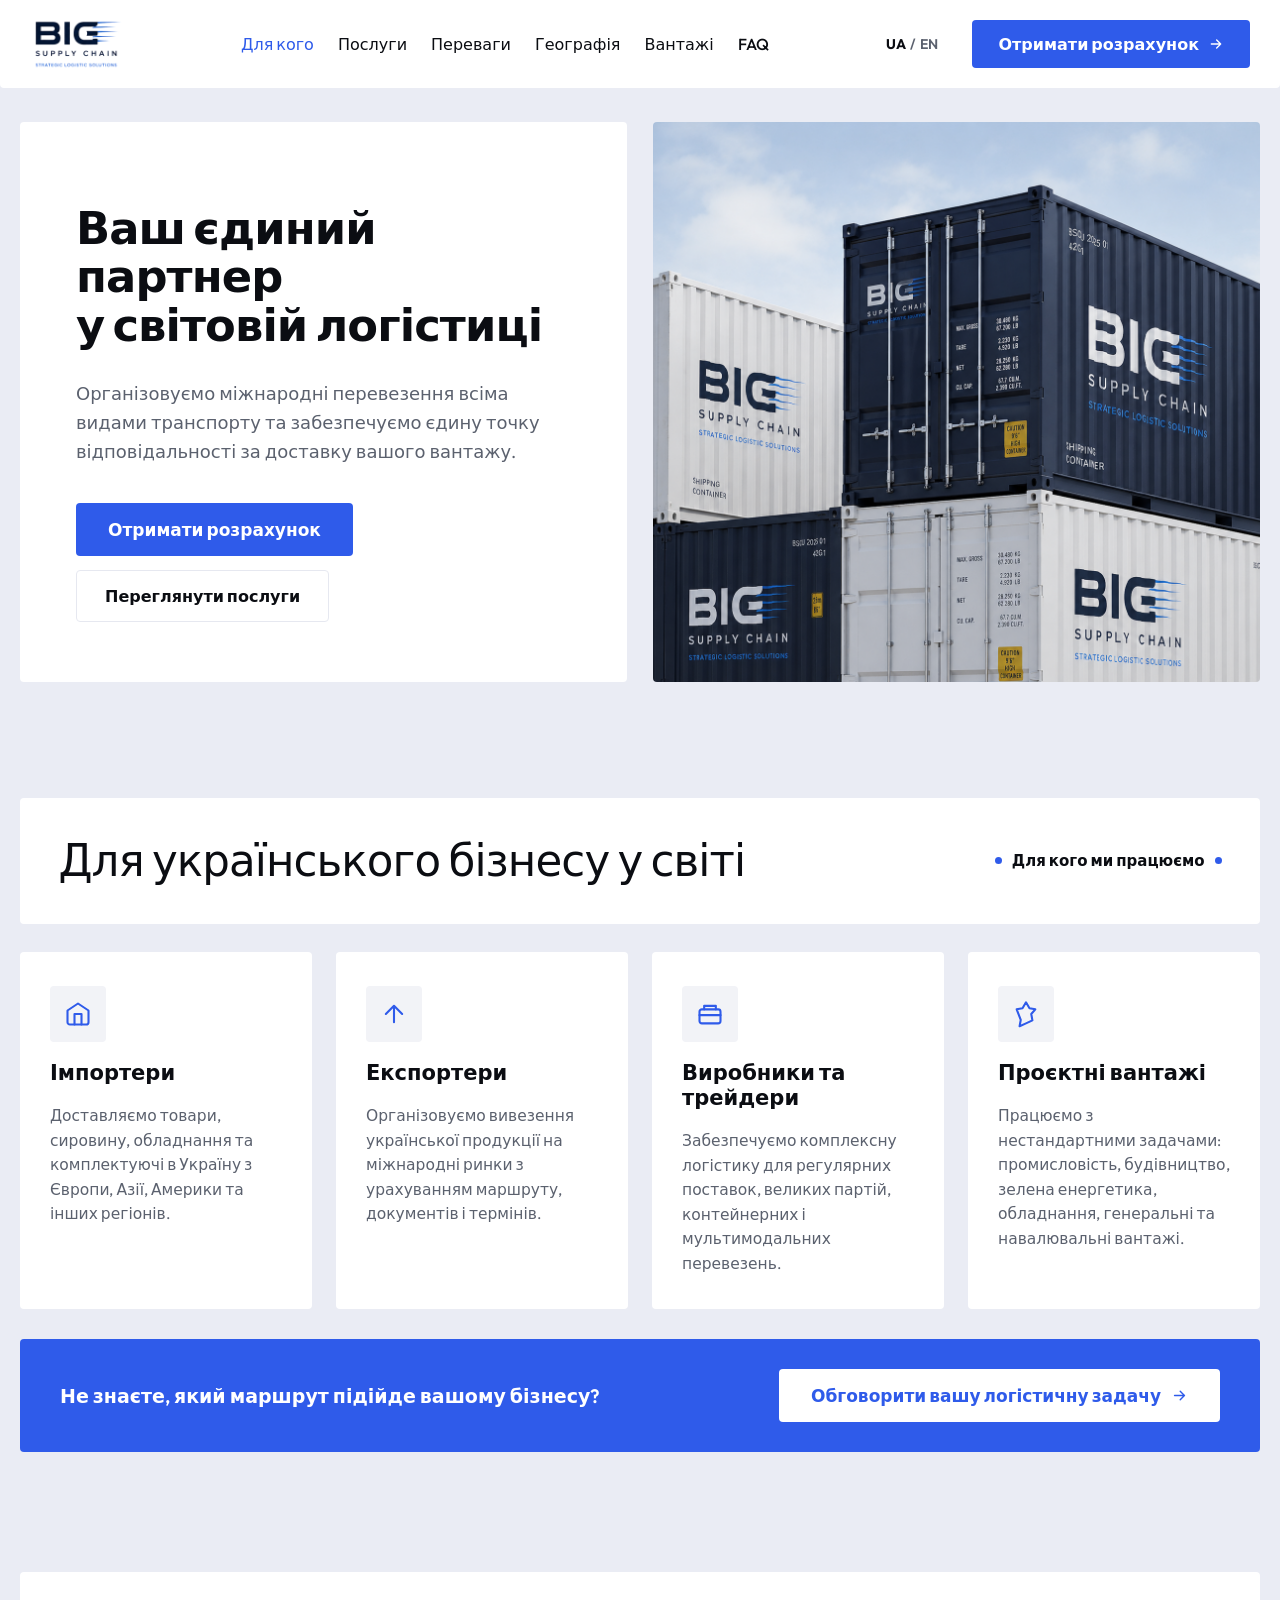
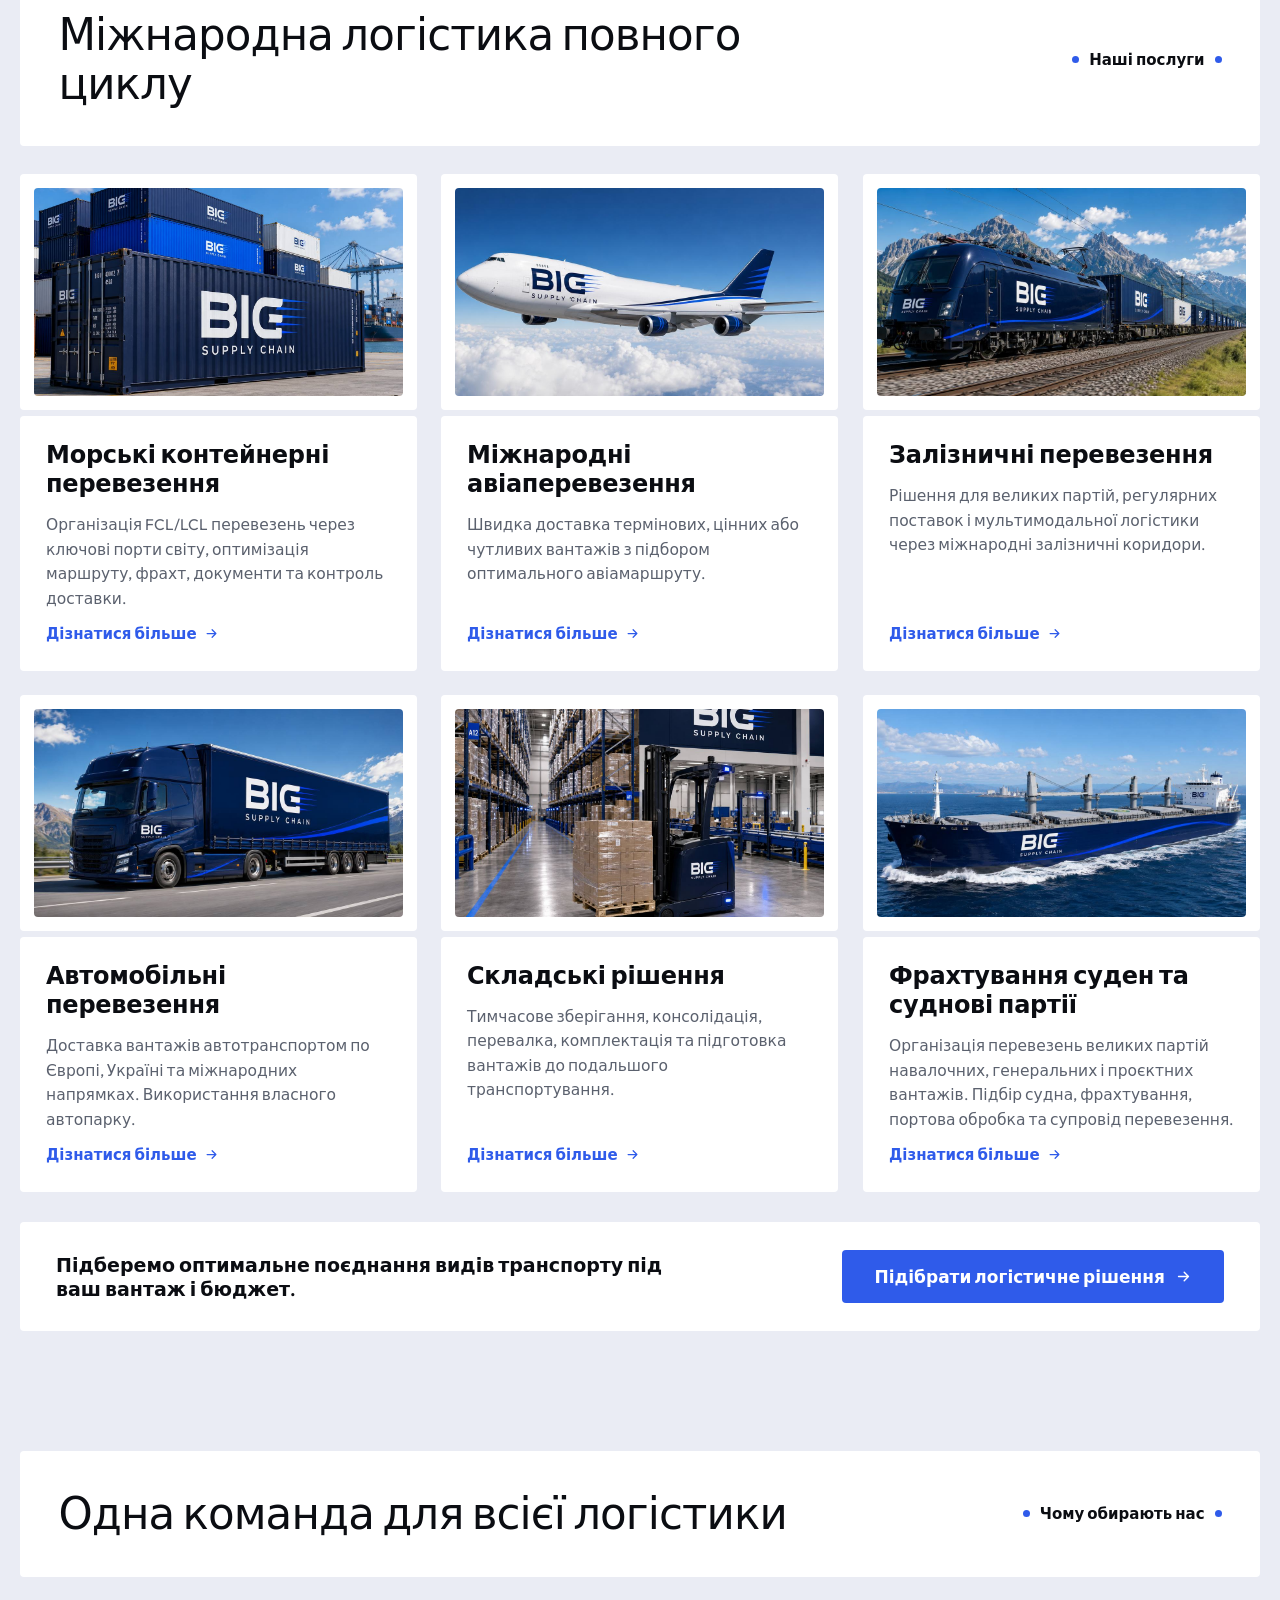
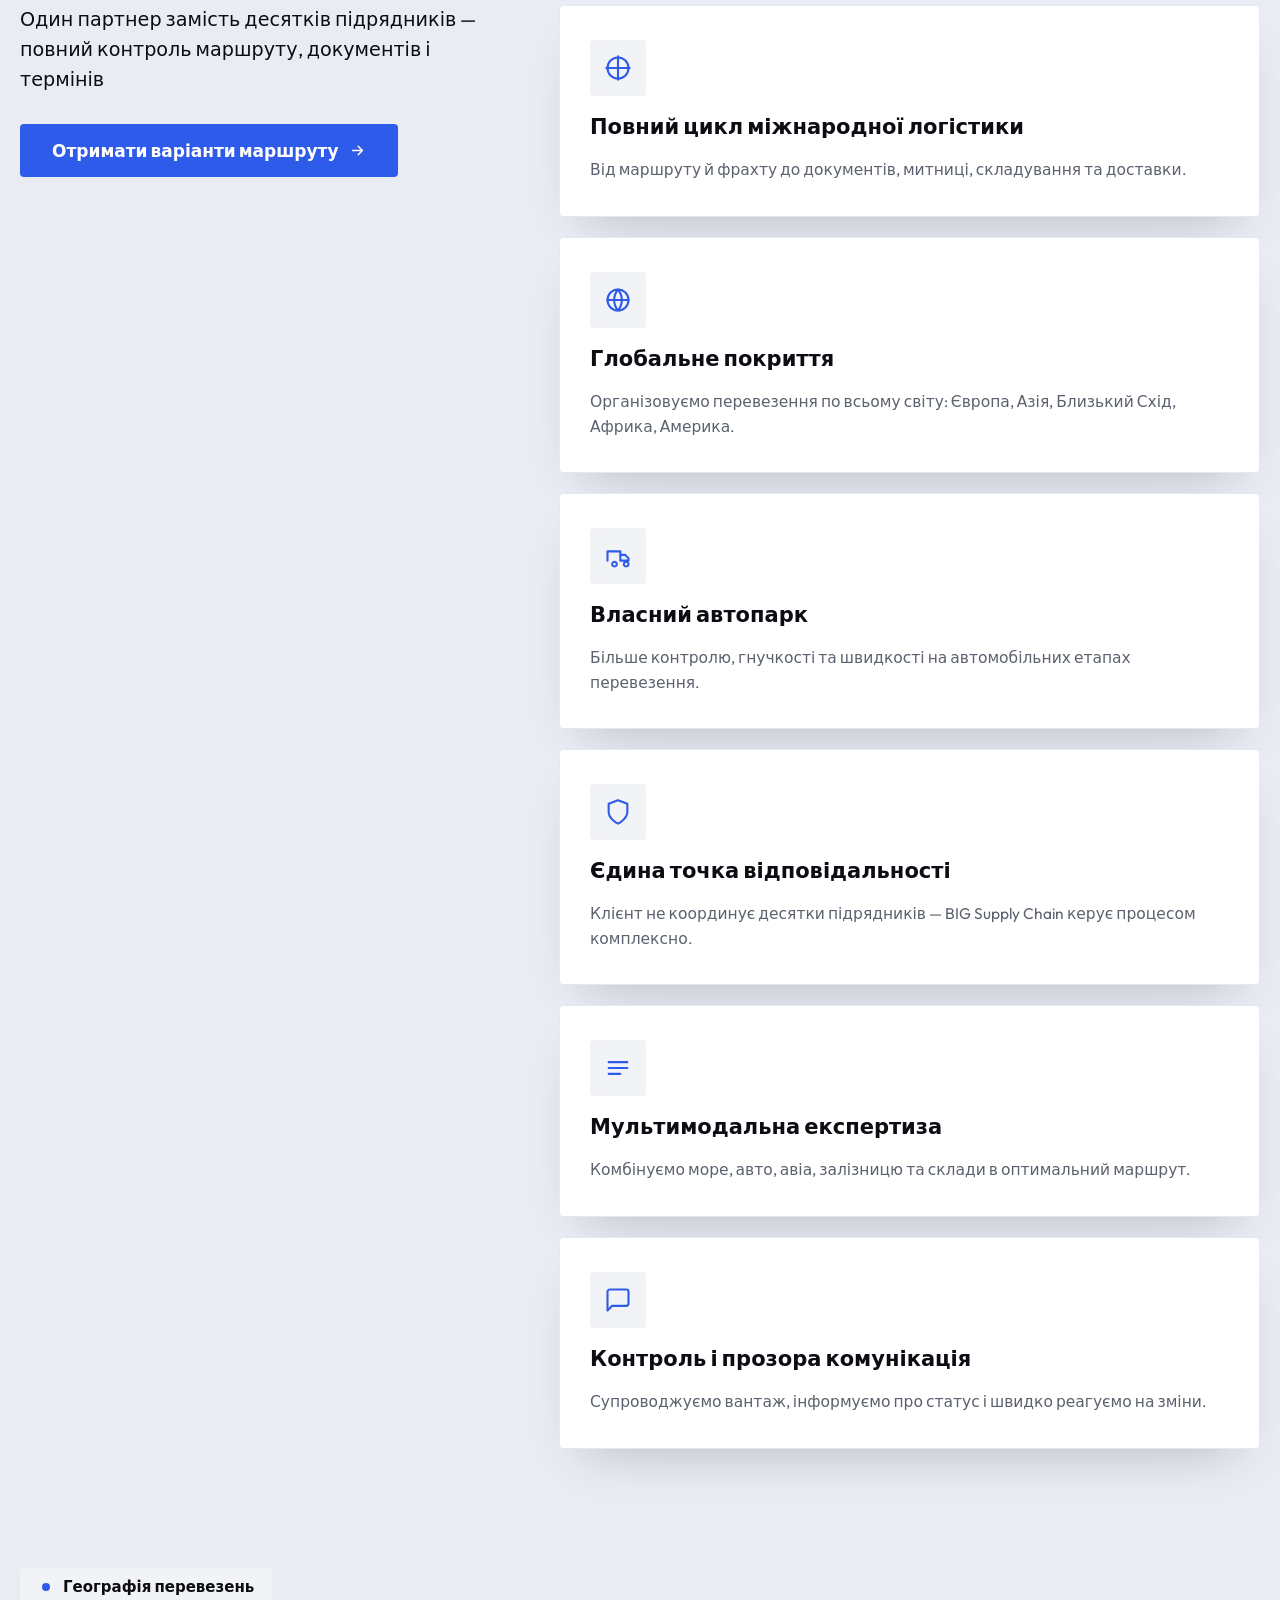
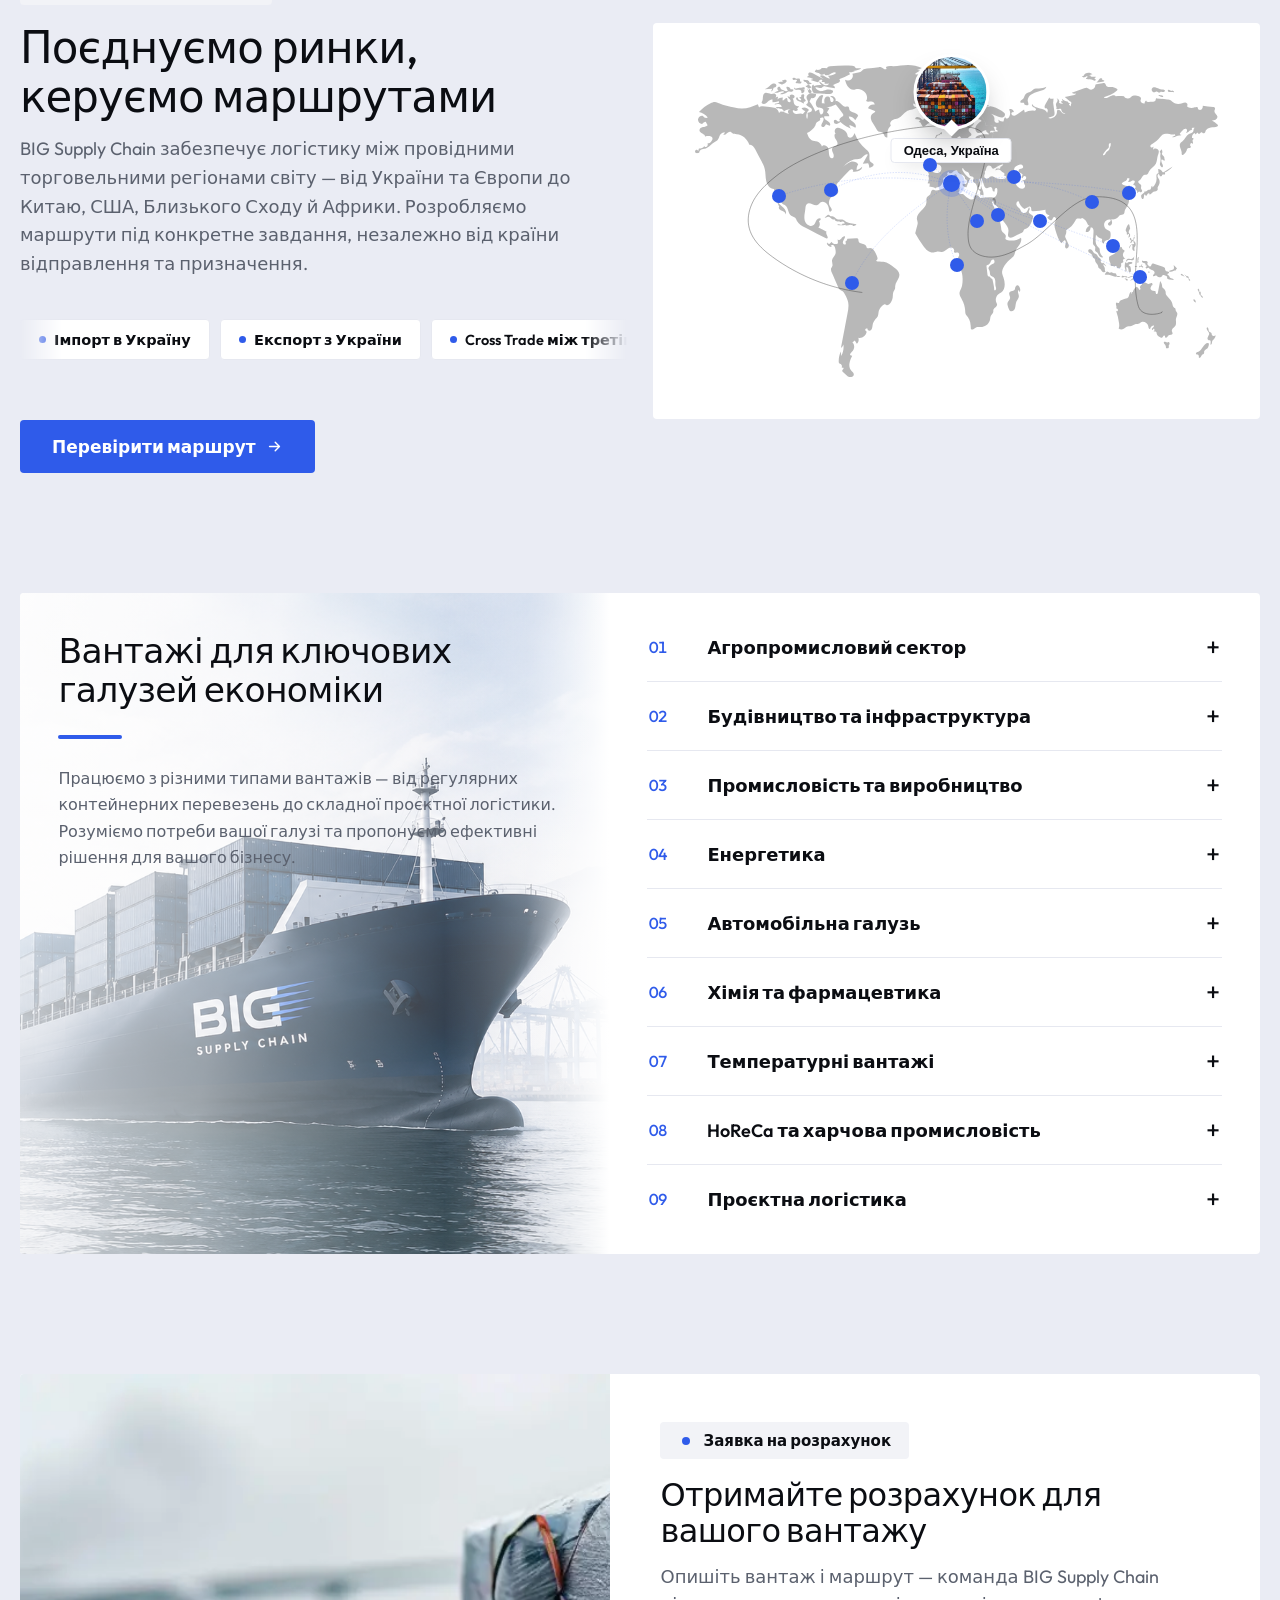
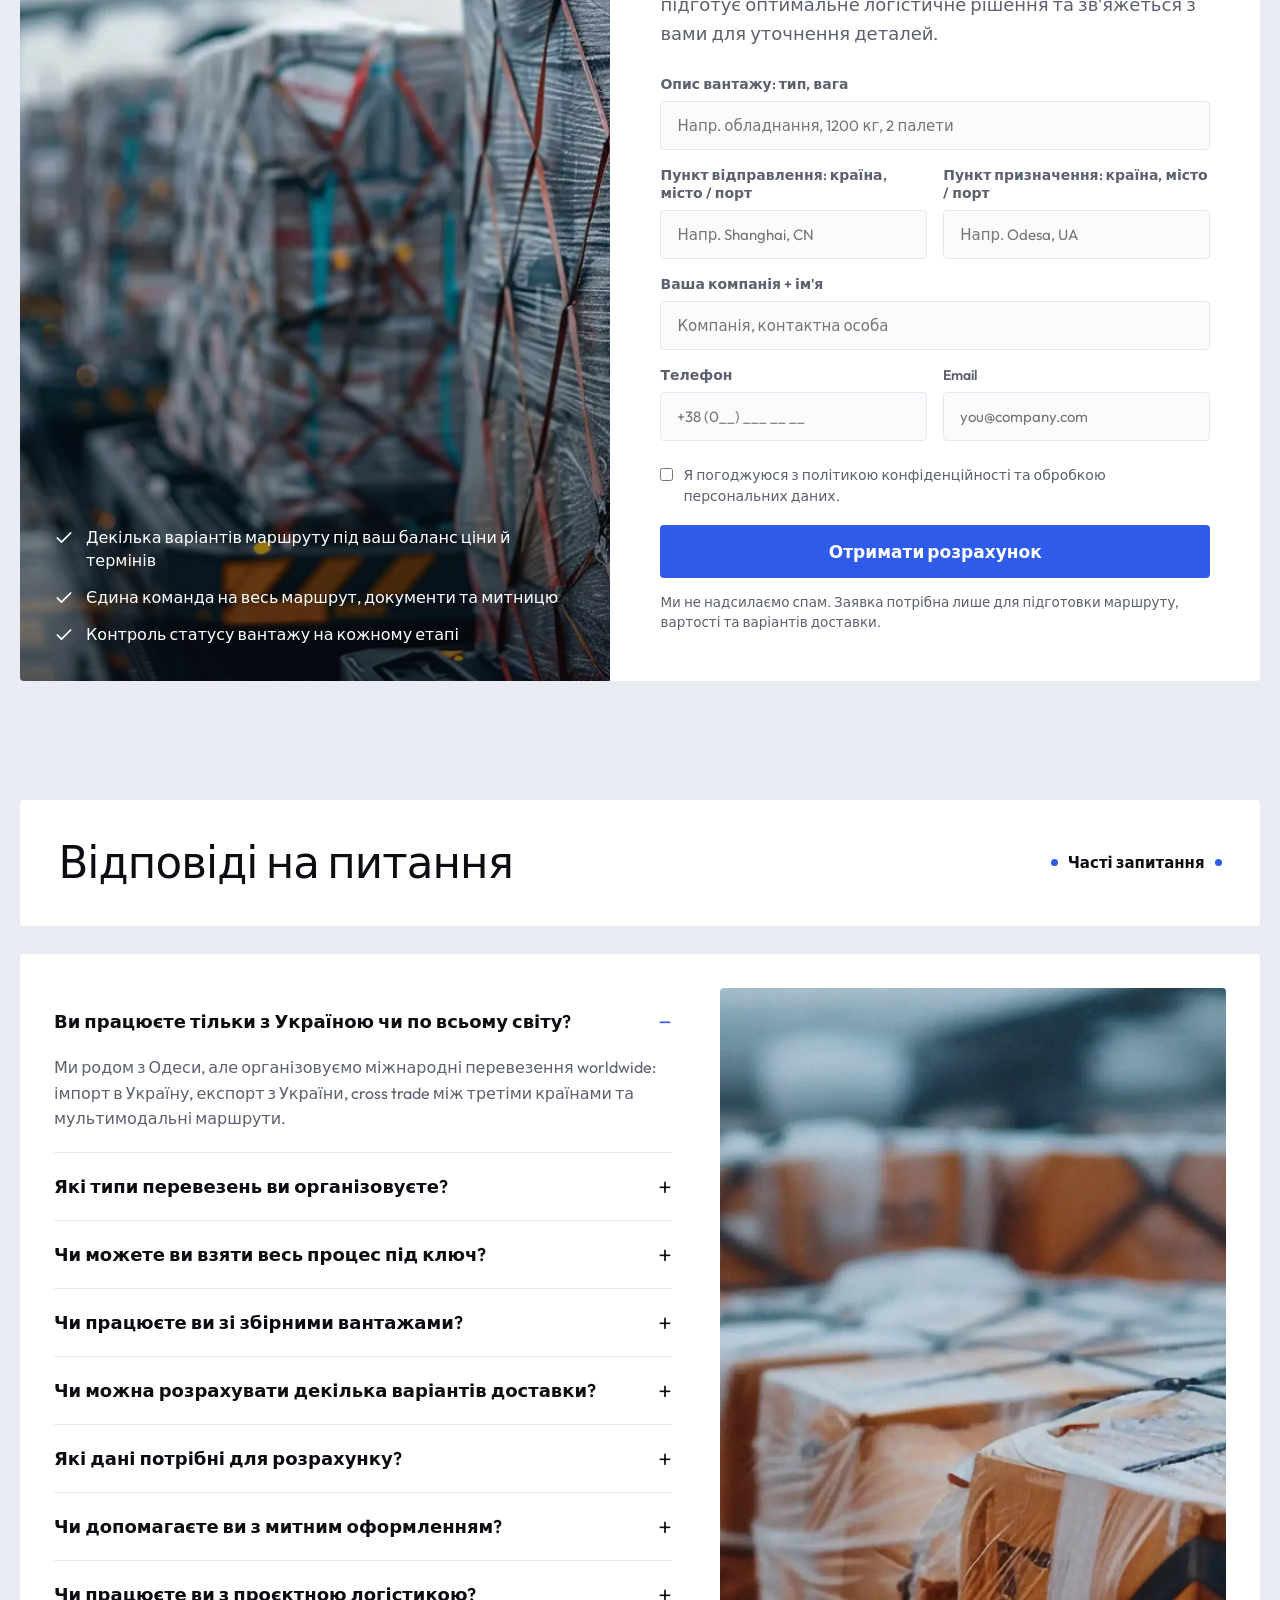
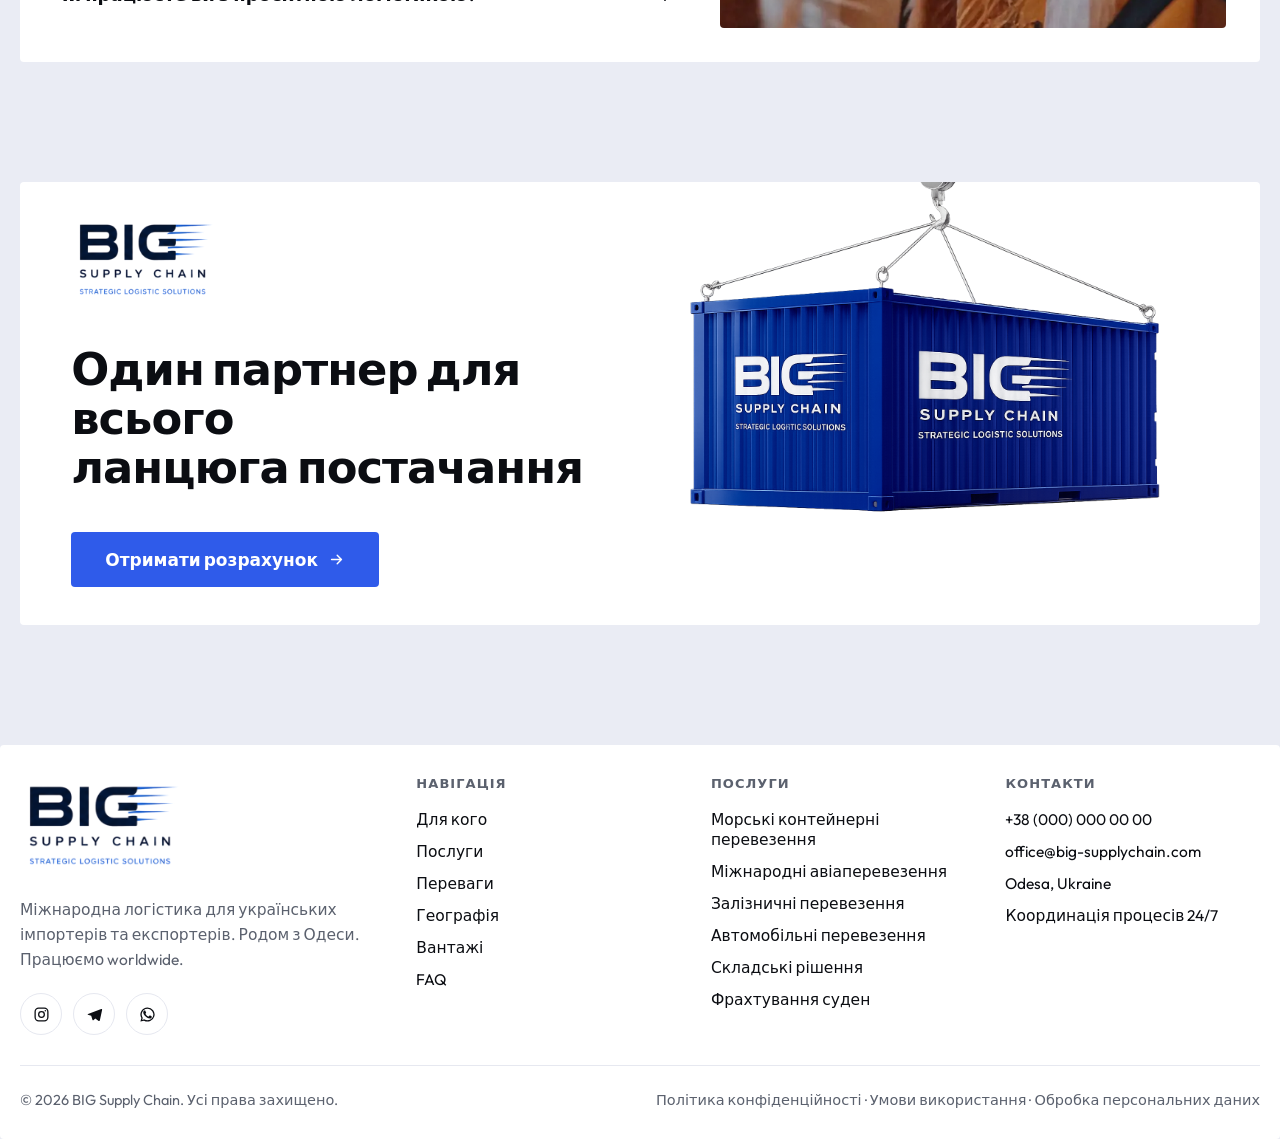
==== commit b38af499: "Blend cargo photo edge into the list column with a longer white fade Softens the seam between the im" ====
--- a/index.html
+++ b/index.html
@@ -419,7 +419,7 @@
   .cargo2{display:grid;grid-template-columns:.95fr 1.05fr;gap:0;align-items:stretch;background:#fff;border-radius:4px;overflow:hidden}
   .cargo2__aside{position:relative;min-height:520px;display:flex;isolation:isolate}
   .cargo2__aside img{position:absolute;inset:0;z-index:-2;width:100%;height:100%;object-fit:cover;object-position:right bottom}
-  .cargo2__aside::after{content:"";position:absolute;inset:0;z-index:-1;background:linear-gradient(100deg,rgba(255,255,255,.76) 0%,rgba(255,255,255,.58) 38%,rgba(255,255,255,.3) 62%,rgba(255,255,255,.09) 82%,rgba(255,255,255,0) 93%),linear-gradient(90deg,rgba(255,255,255,0) 88%,rgba(255,255,255,.92) 100%)}
+  .cargo2__aside::after{content:"";position:absolute;inset:0;z-index:-1;background:linear-gradient(100deg,rgba(255,255,255,.76) 0%,rgba(255,255,255,.58) 38%,rgba(255,255,255,.3) 62%,rgba(255,255,255,.09) 82%,rgba(255,255,255,0) 93%),linear-gradient(90deg,rgba(255,255,255,0) 72%,rgba(255,255,255,.35) 86%,rgba(255,255,255,.78) 95%,#fff 100%)}
   .cargo2__inner{align-self:flex-start;width:100%;max-width:740px;padding:clamp(30px,3vw,42px) clamp(28px,3vw,44px)}
   .cargo2__inner h2{font-size:clamp(1.9rem,2.7vw,2.6rem);font-weight:500;line-height:1.12;letter-spacing:-.02em;margin:0;color:var(--ink);text-wrap:balance}
   .cargo2__bar{display:block;width:64px;height:4px;border-radius:4px;background:var(--accent);margin:26px 0}
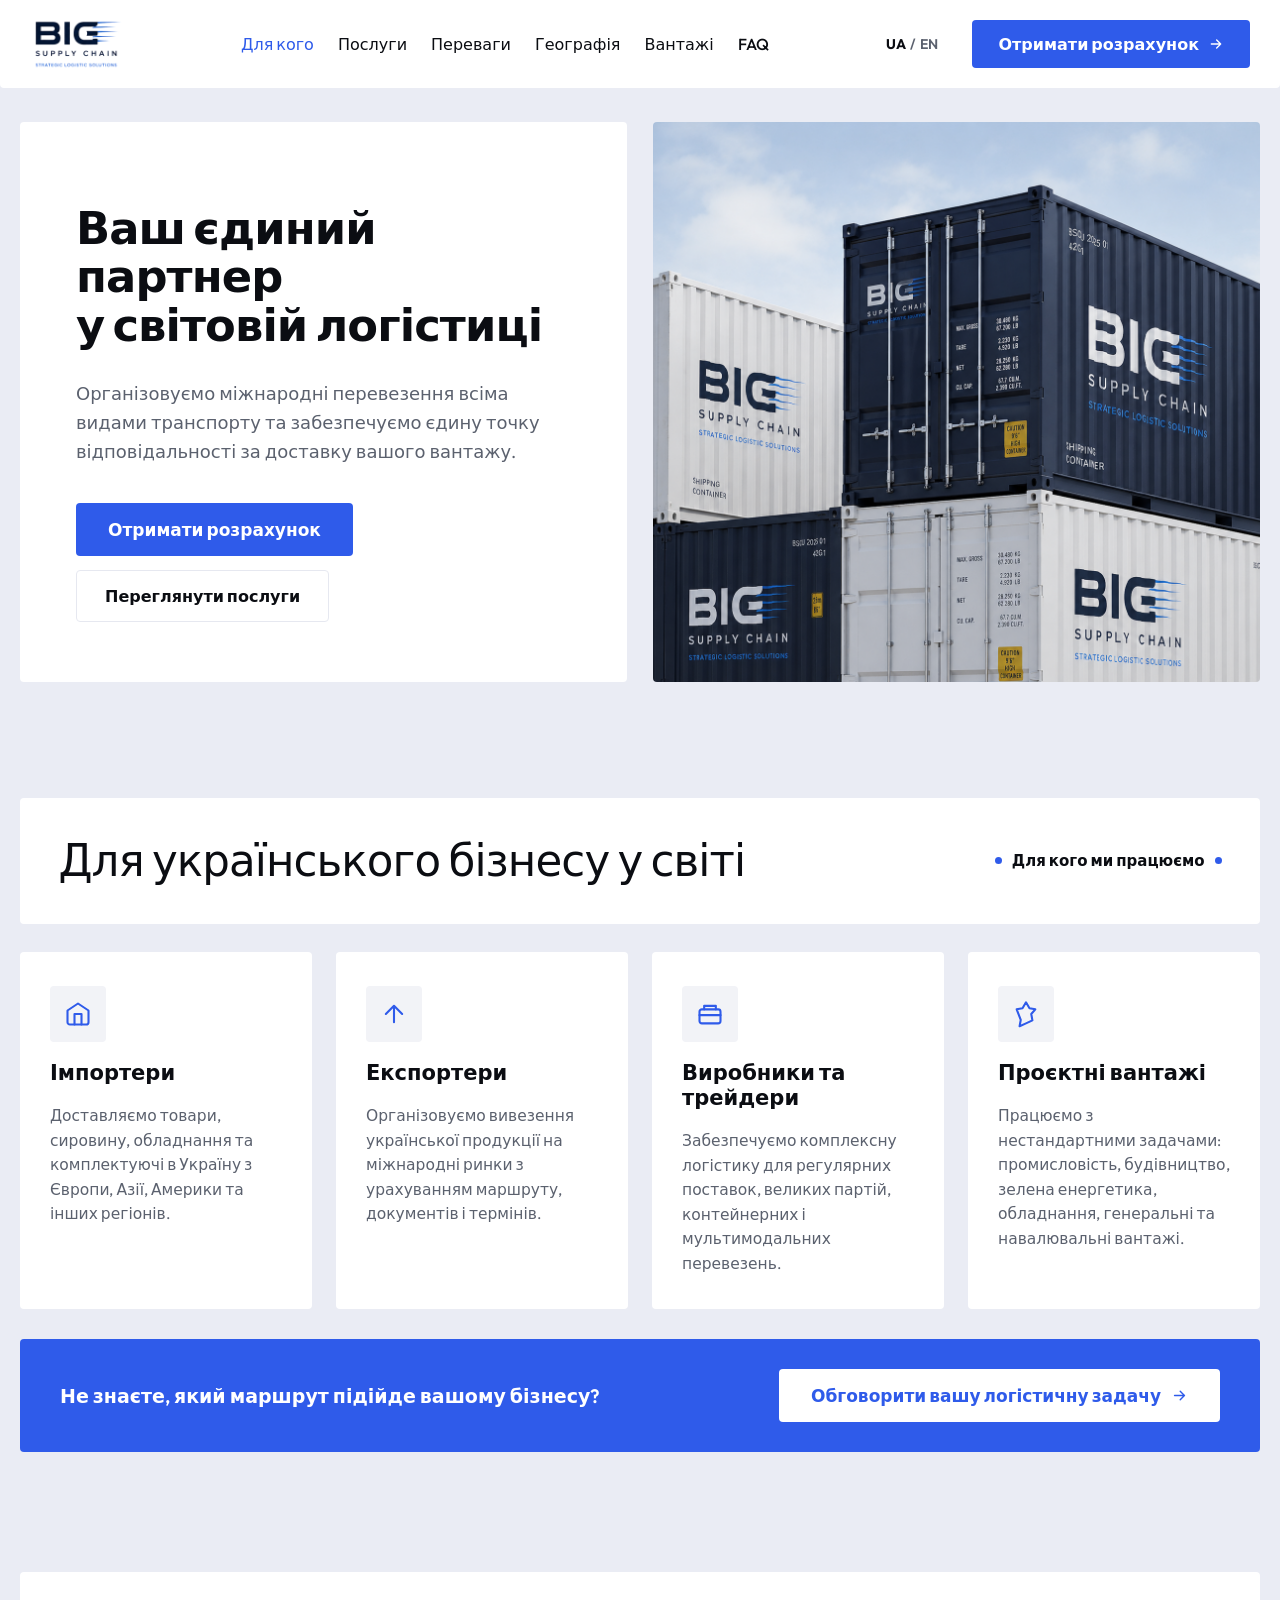
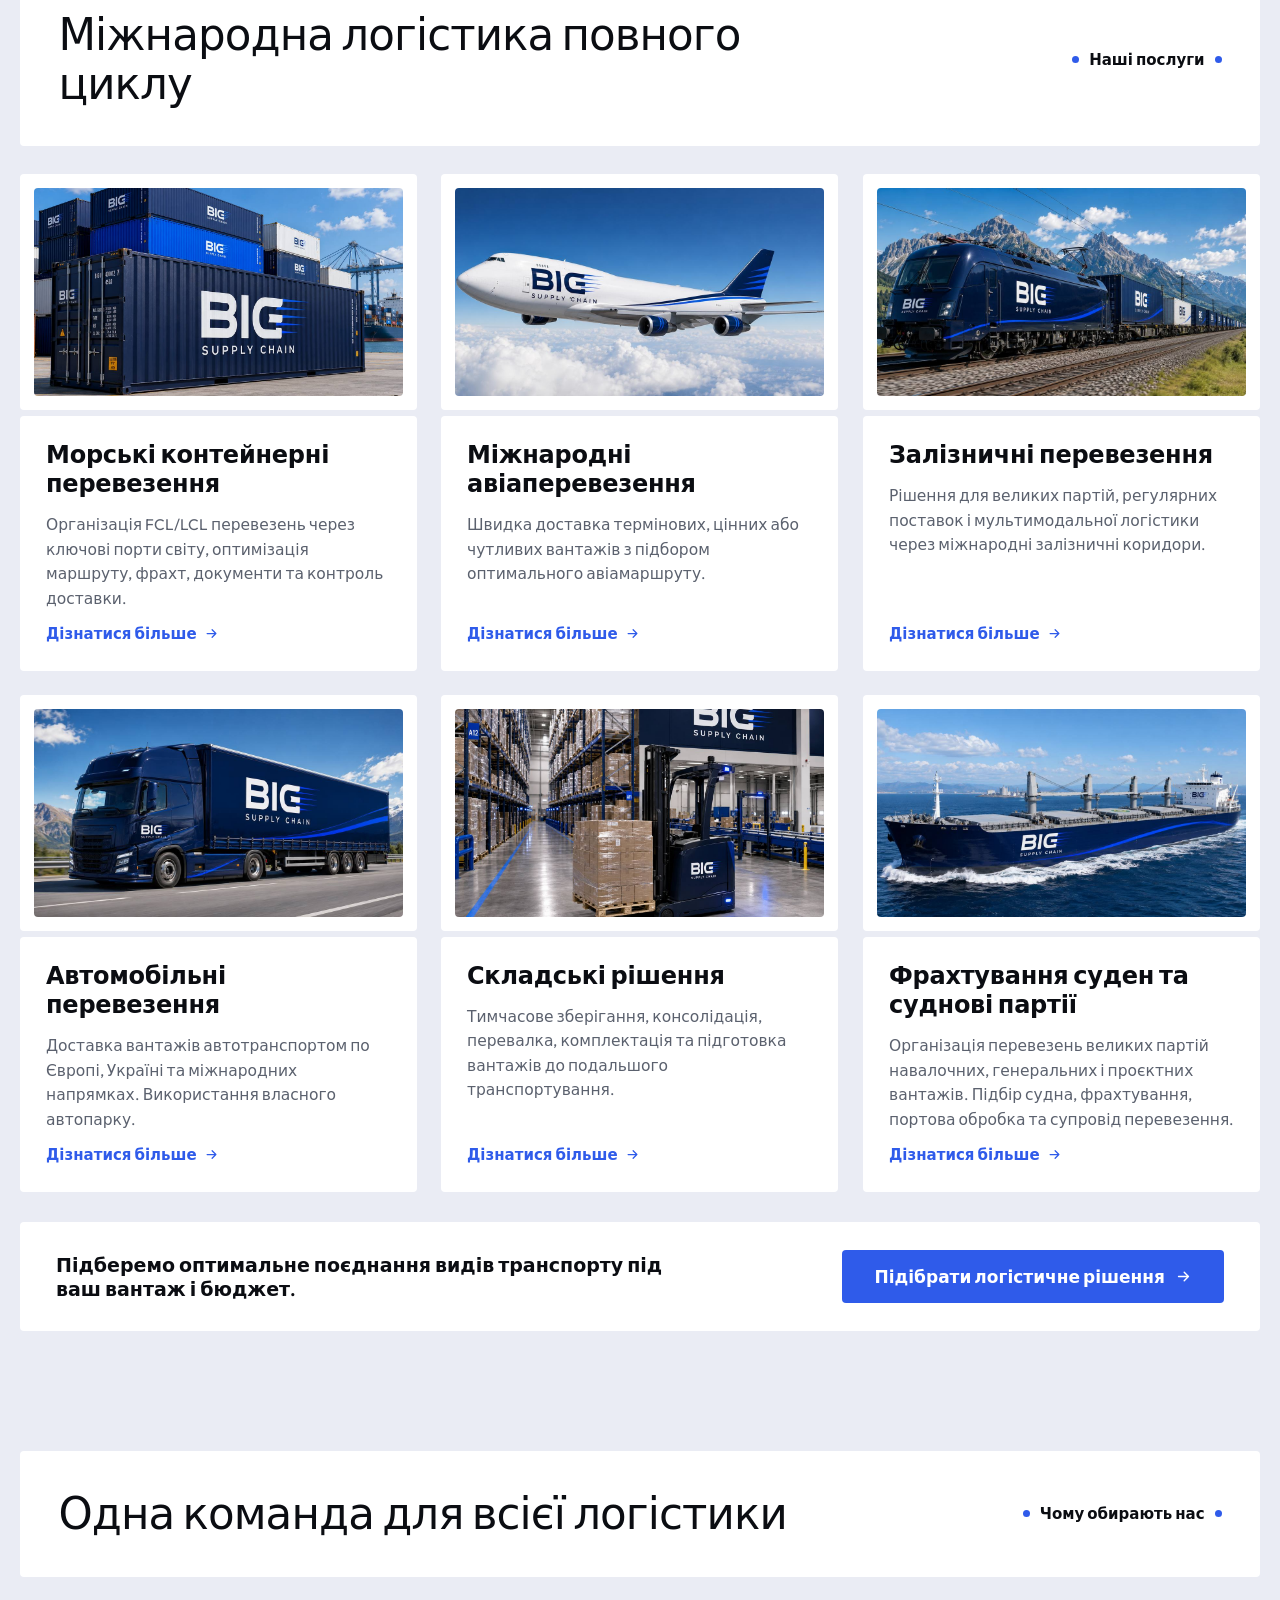
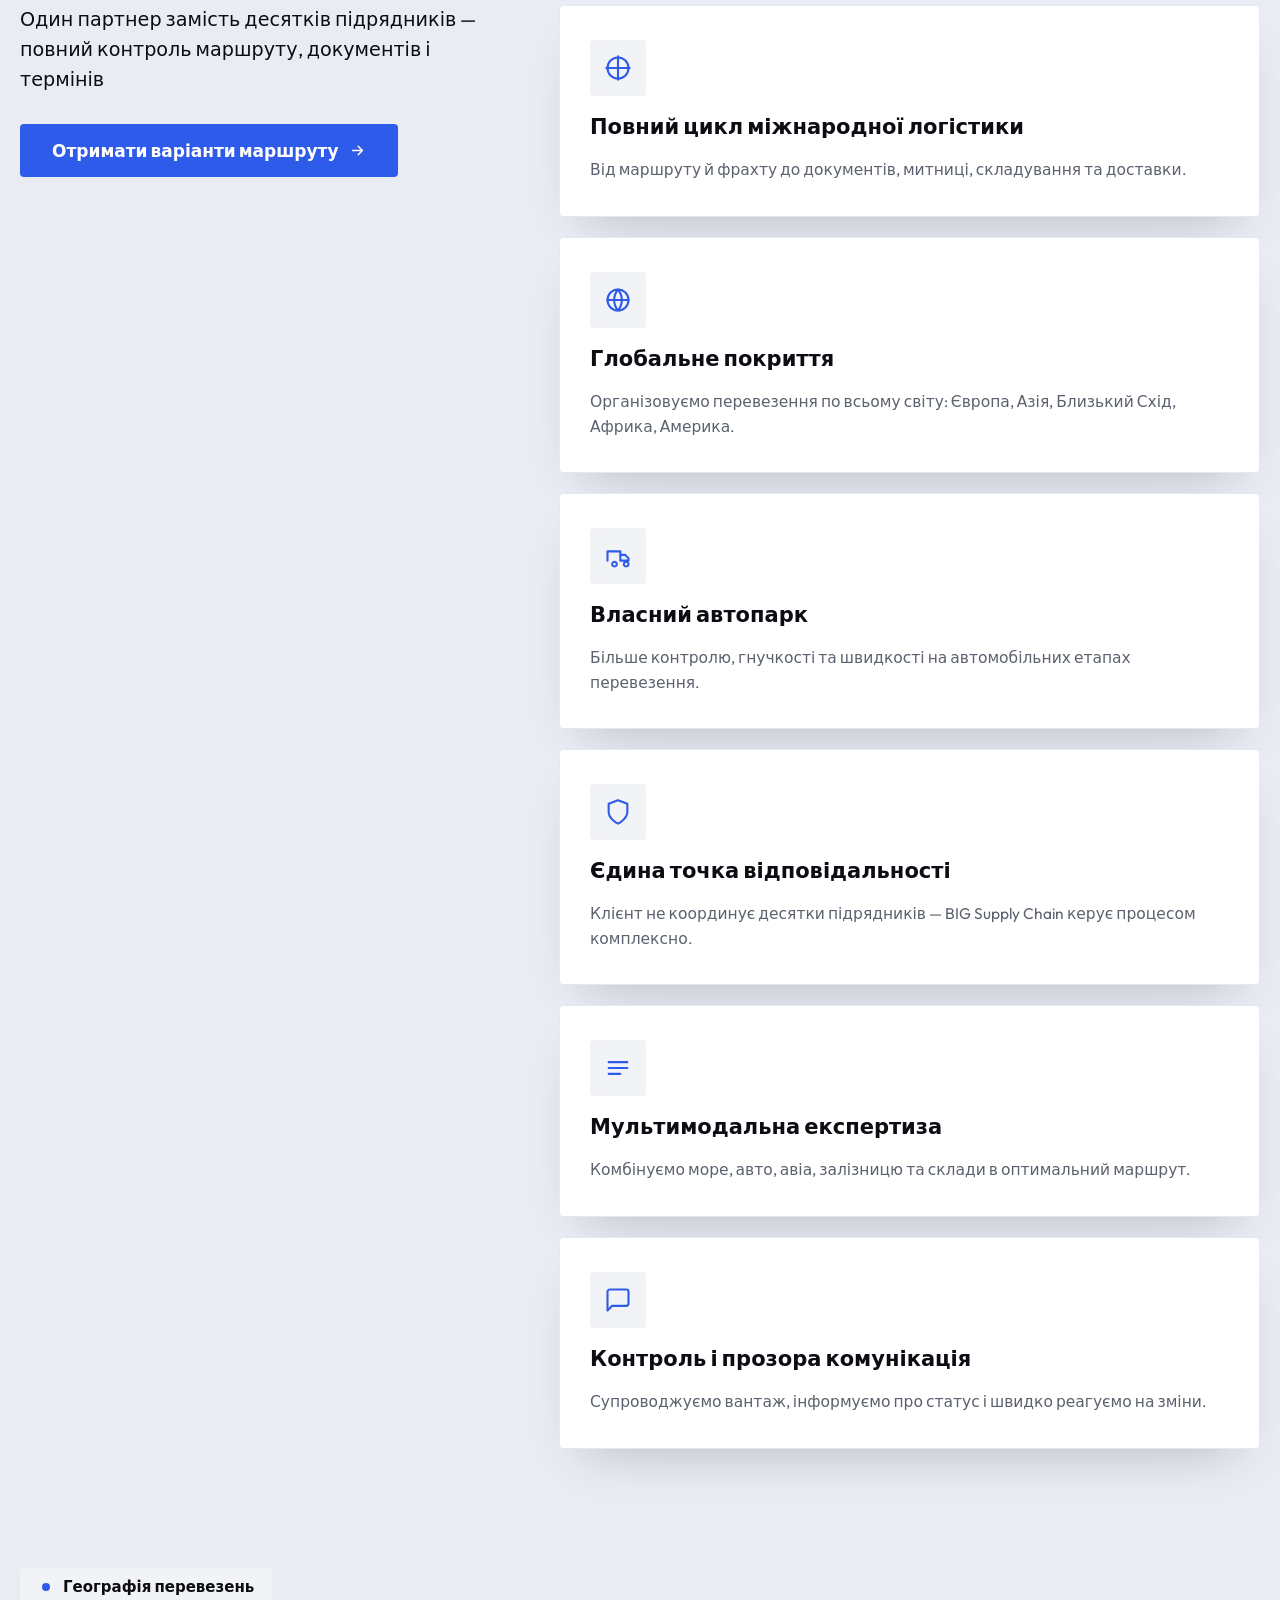
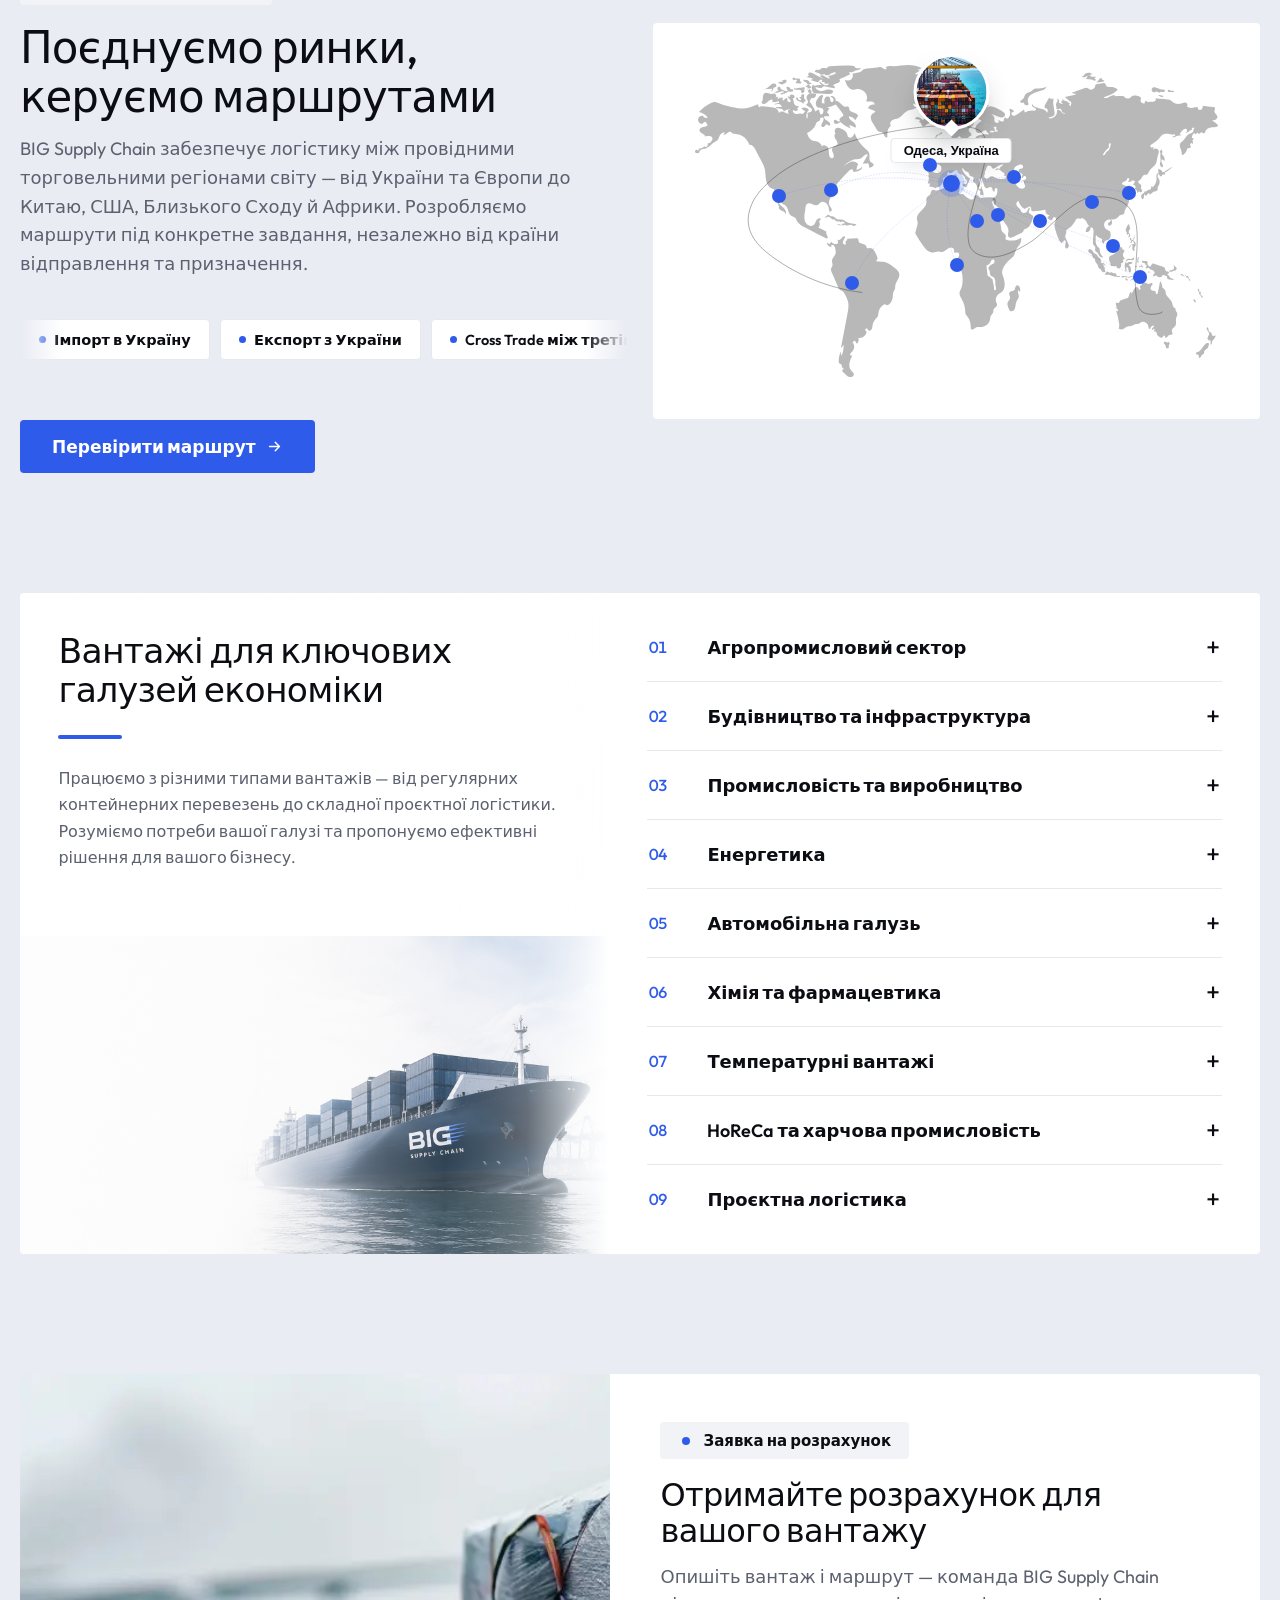
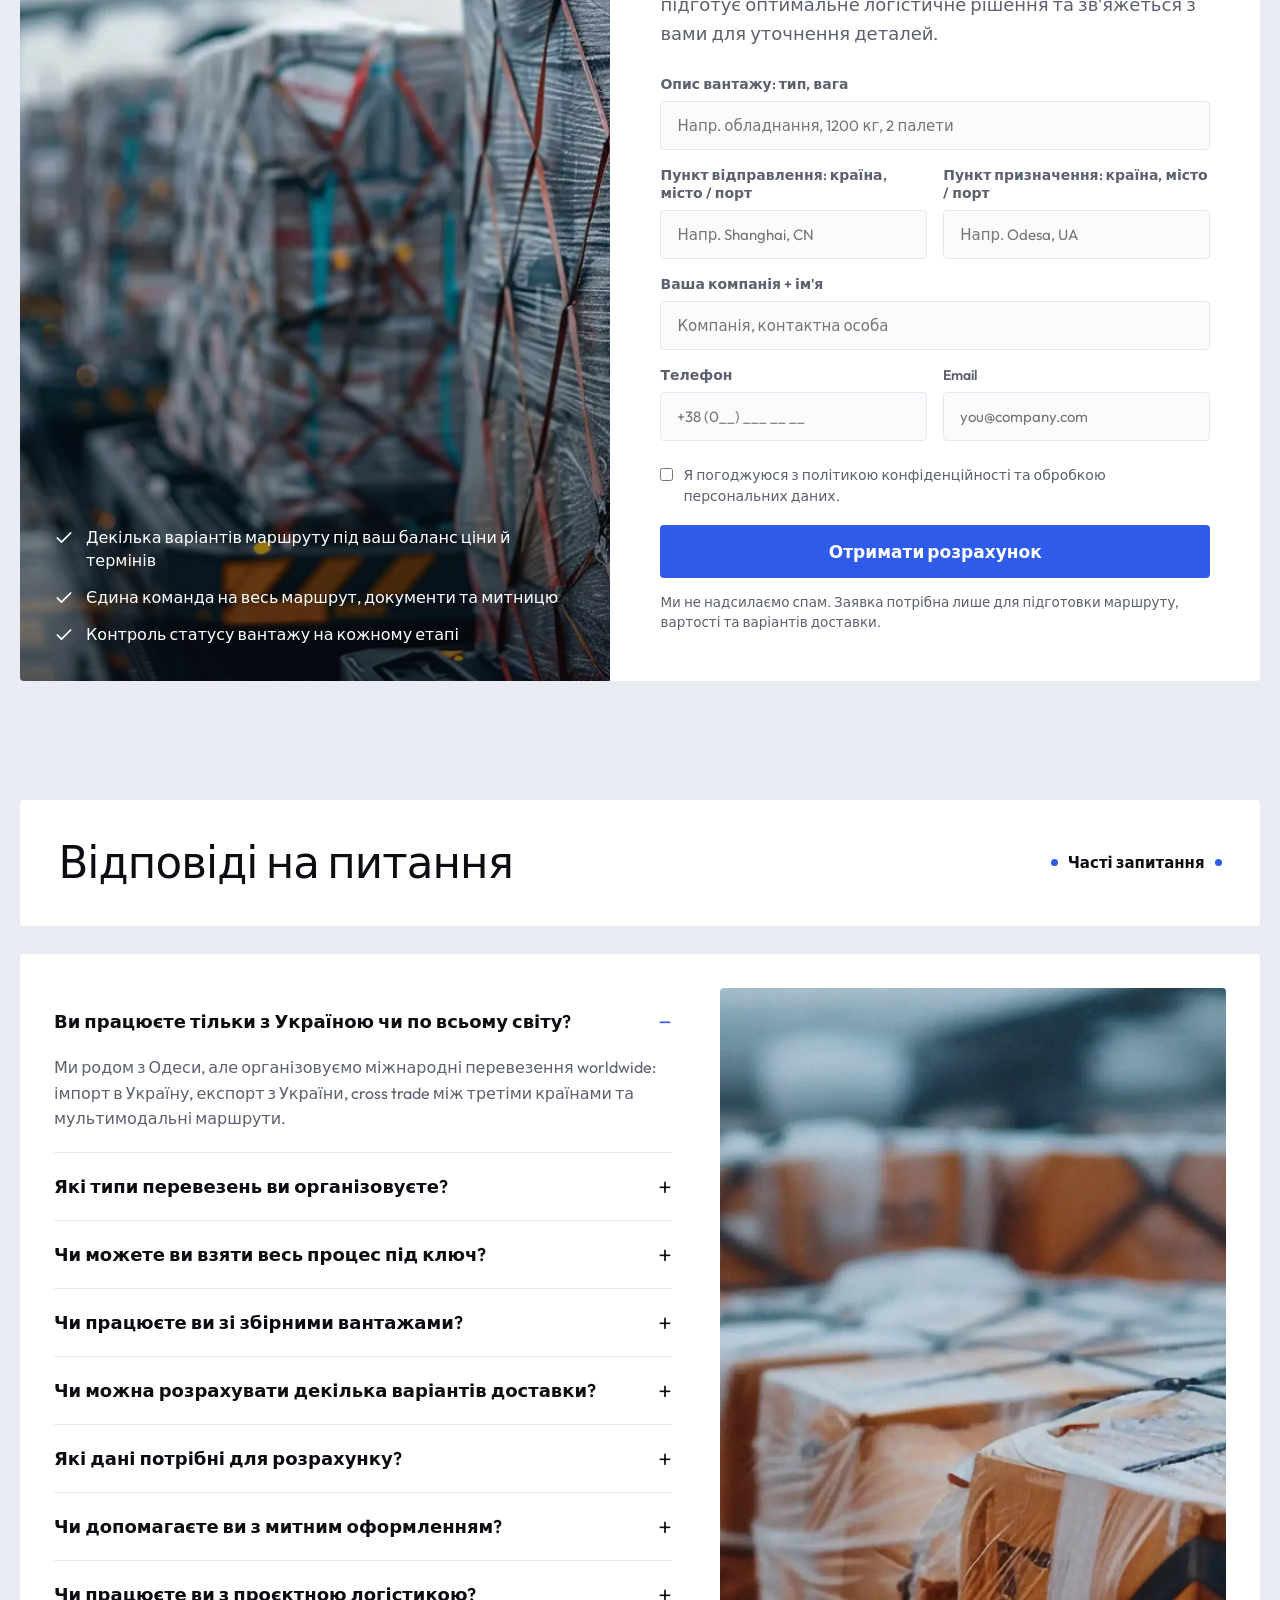
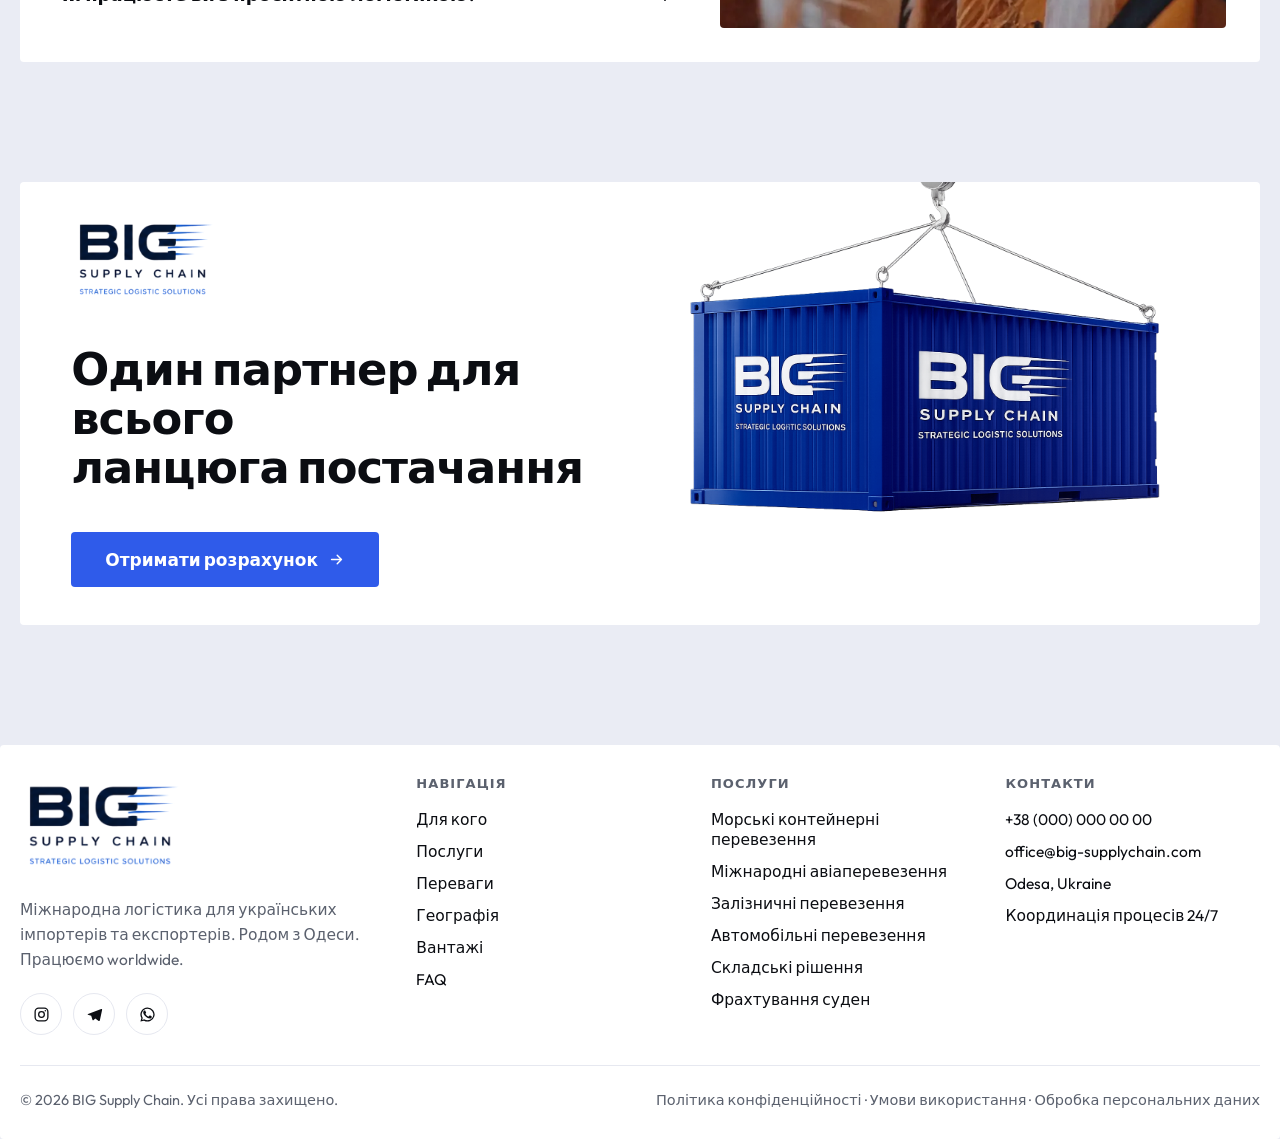
==== commit 3c6a1d73: "Fit cargo photo instead of cover so the ship is smaller and bottom-anchored Leaves clean white space" ====
--- a/index.html
+++ b/index.html
@@ -418,7 +418,7 @@
   /* CARGO TYPES — split layout + numbered accordion */
   .cargo2{display:grid;grid-template-columns:.95fr 1.05fr;gap:0;align-items:stretch;background:#fff;border-radius:4px;overflow:hidden}
   .cargo2__aside{position:relative;min-height:520px;display:flex;isolation:isolate}
-  .cargo2__aside img{position:absolute;inset:0;z-index:-2;width:100%;height:100%;object-fit:cover;object-position:right bottom}
+  .cargo2__aside img{position:absolute;inset:0;z-index:-2;width:100%;height:100%;object-fit:contain;object-position:right bottom}
   .cargo2__aside::after{content:"";position:absolute;inset:0;z-index:-1;background:linear-gradient(100deg,rgba(255,255,255,.76) 0%,rgba(255,255,255,.58) 38%,rgba(255,255,255,.3) 62%,rgba(255,255,255,.09) 82%,rgba(255,255,255,0) 93%),linear-gradient(90deg,rgba(255,255,255,0) 72%,rgba(255,255,255,.35) 86%,rgba(255,255,255,.78) 95%,#fff 100%)}
   .cargo2__inner{align-self:flex-start;width:100%;max-width:740px;padding:clamp(30px,3vw,42px) clamp(28px,3vw,44px)}
   .cargo2__inner h2{font-size:clamp(1.9rem,2.7vw,2.6rem);font-weight:500;line-height:1.12;letter-spacing:-.02em;margin:0;color:var(--ink);text-wrap:balance}
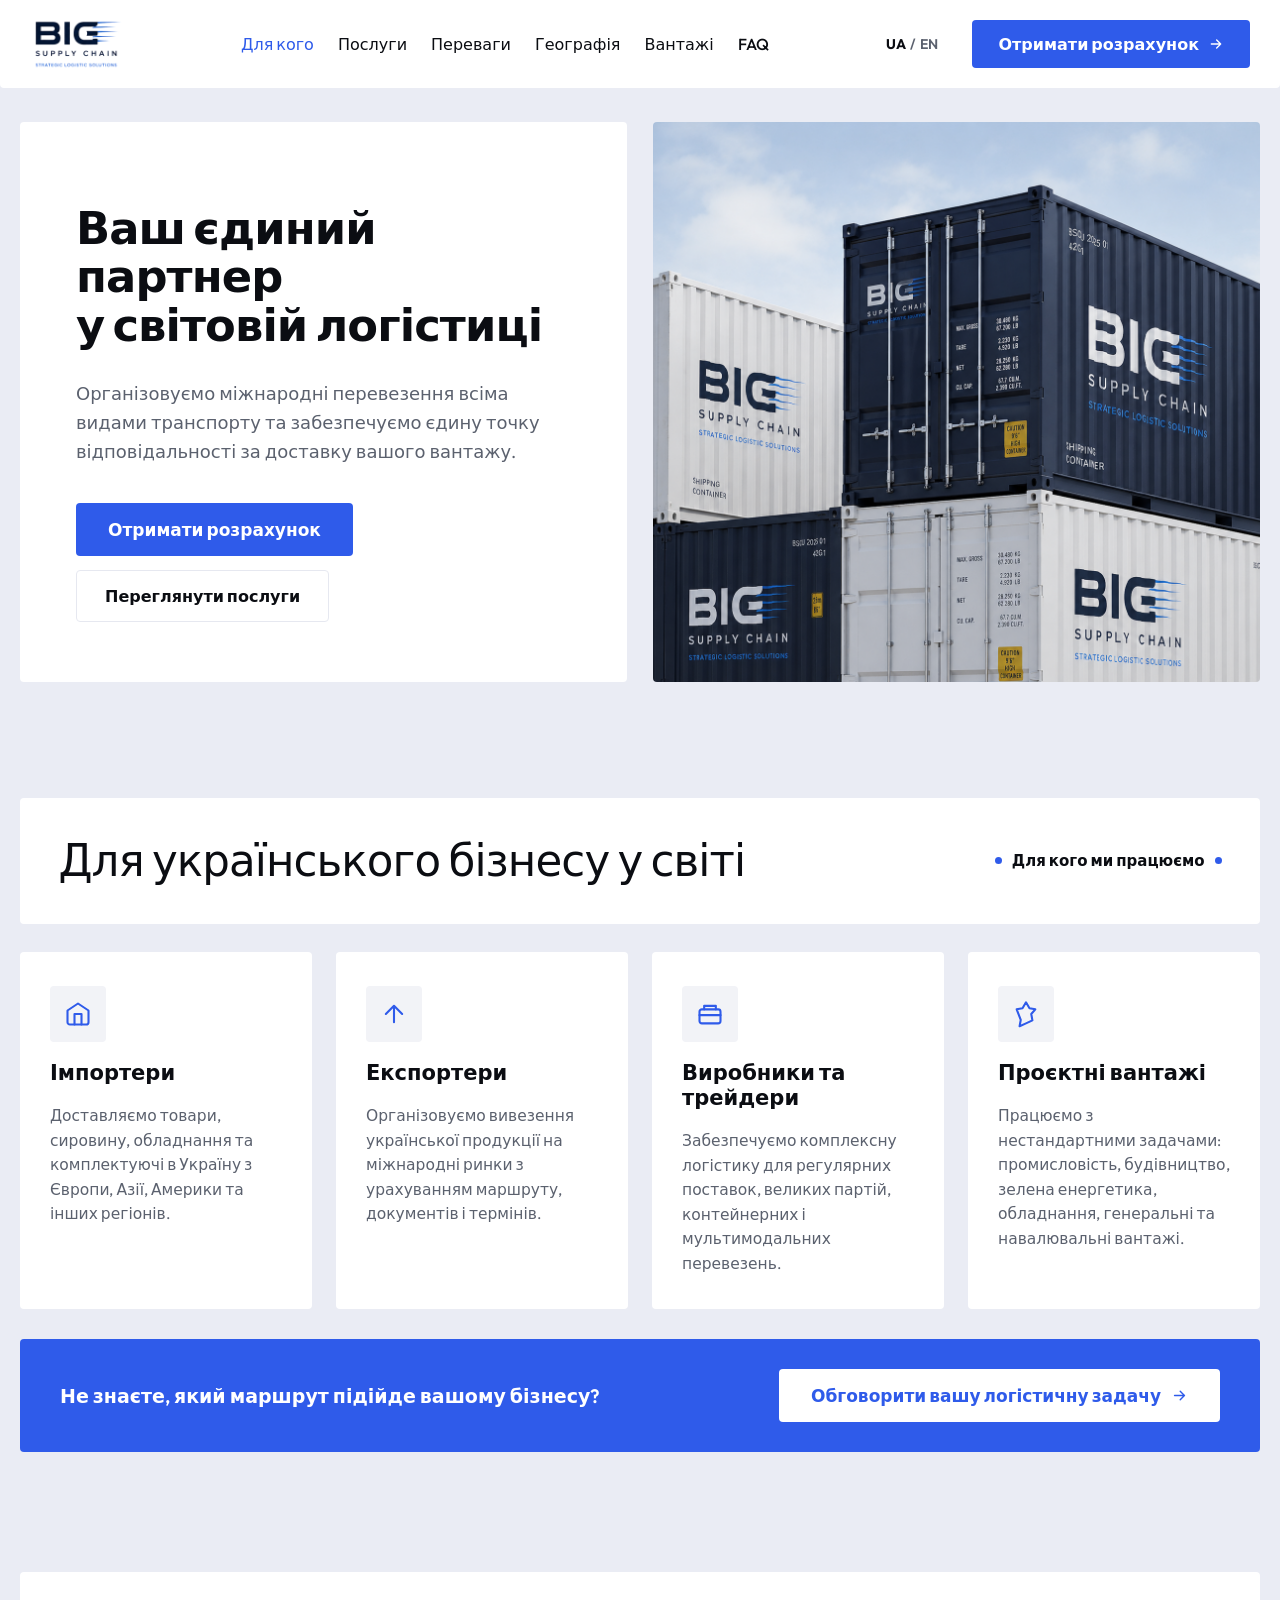
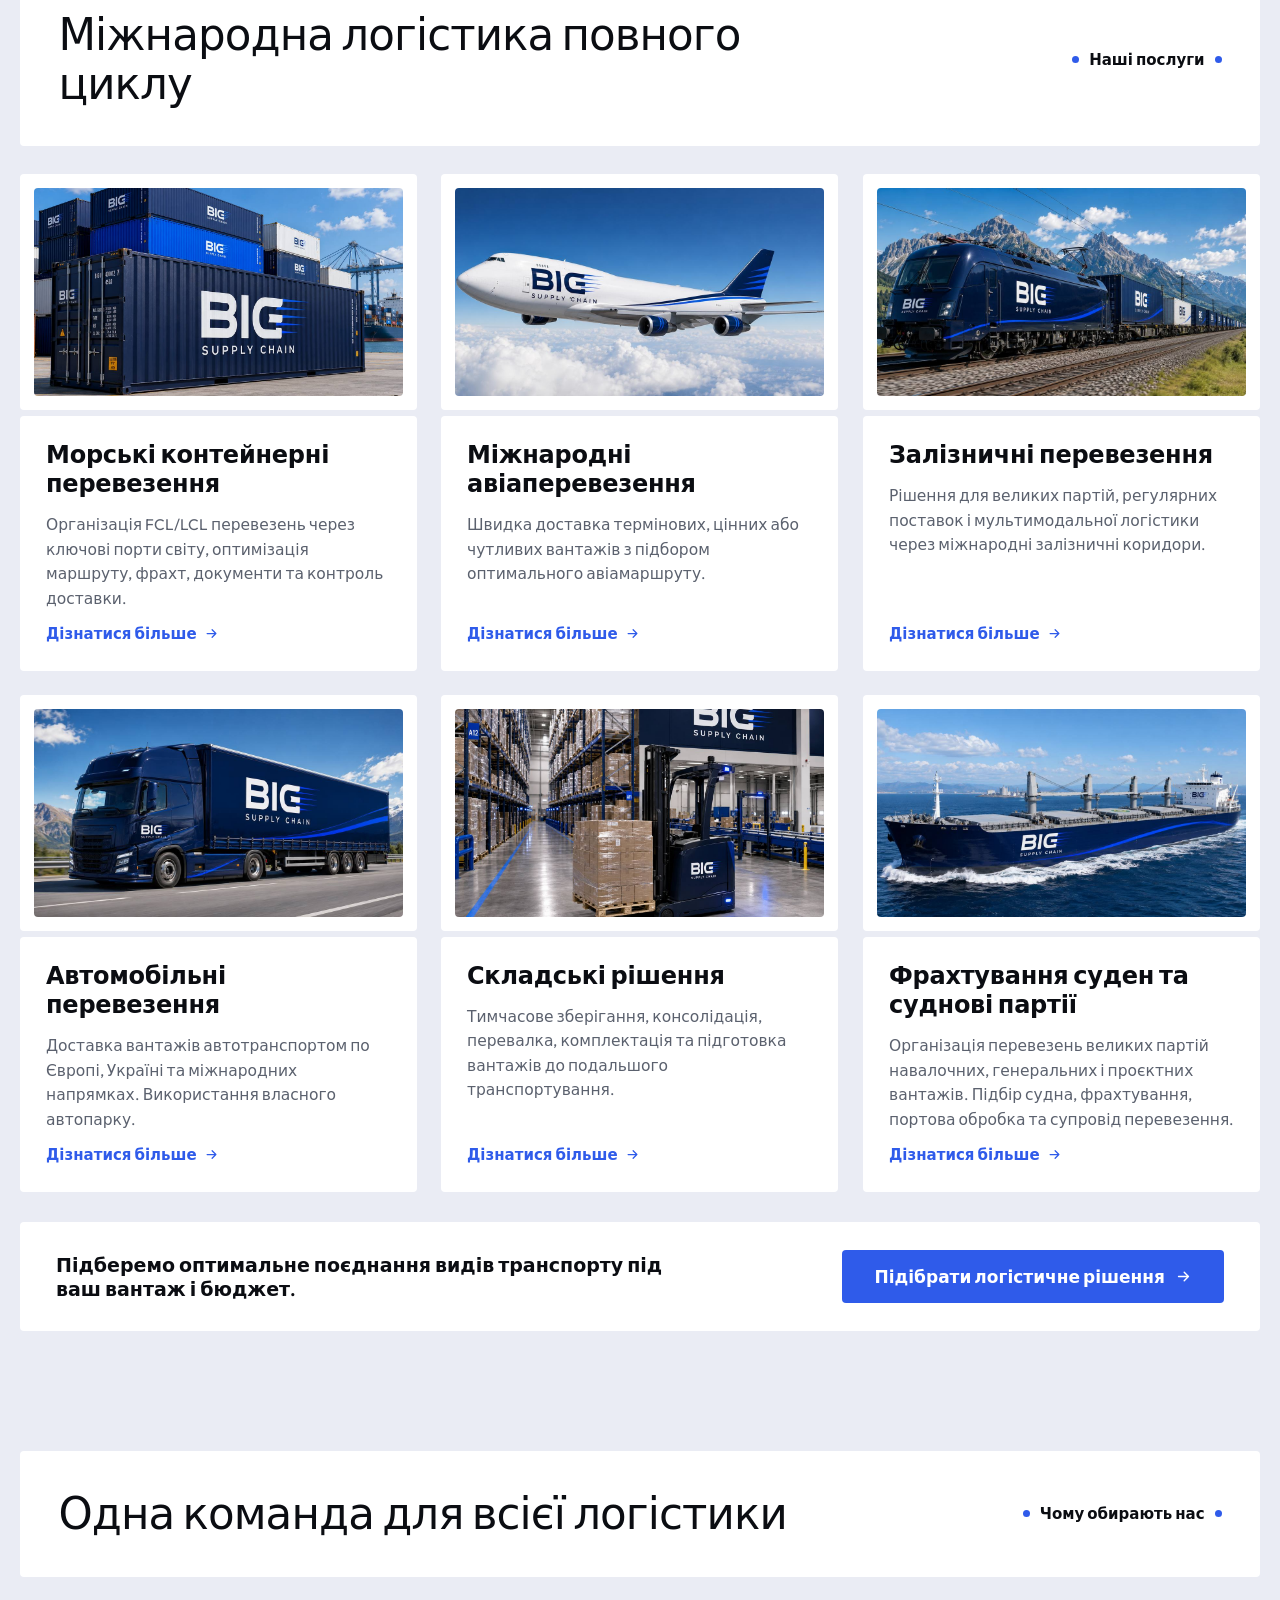
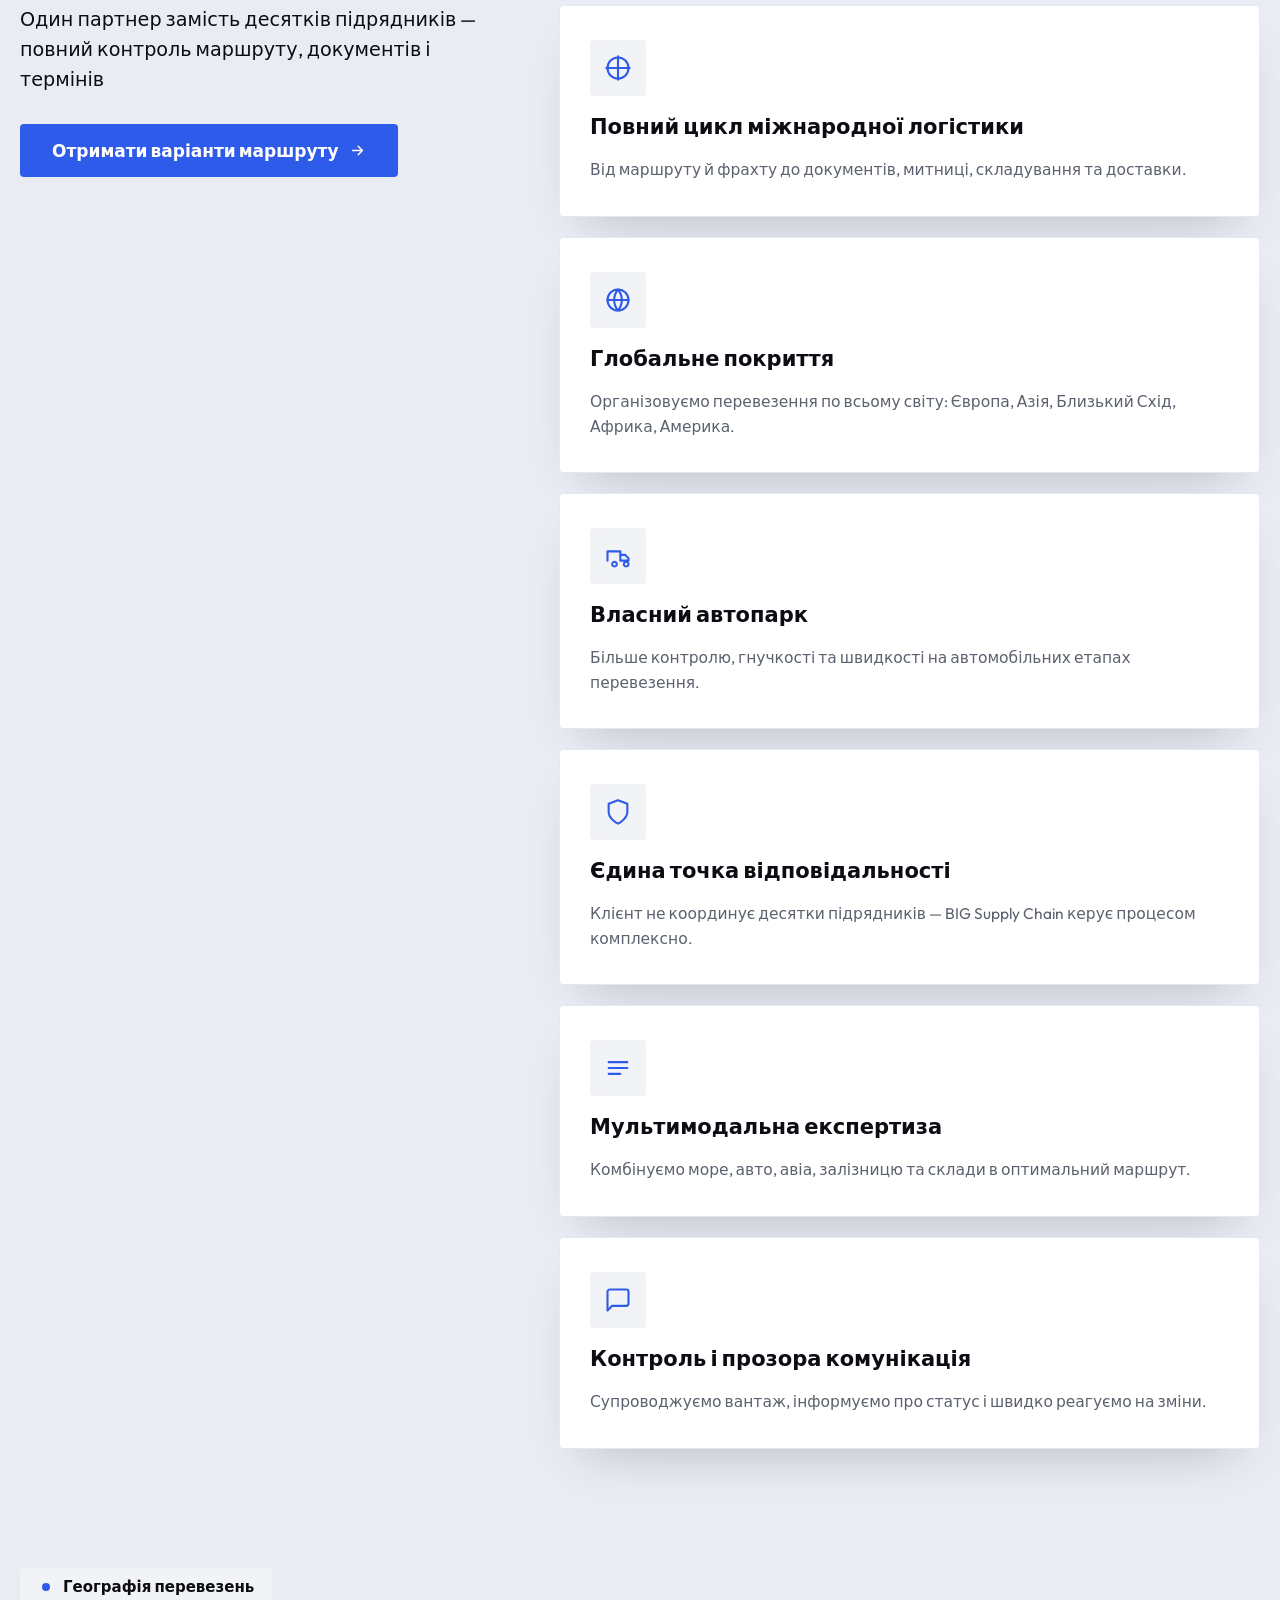
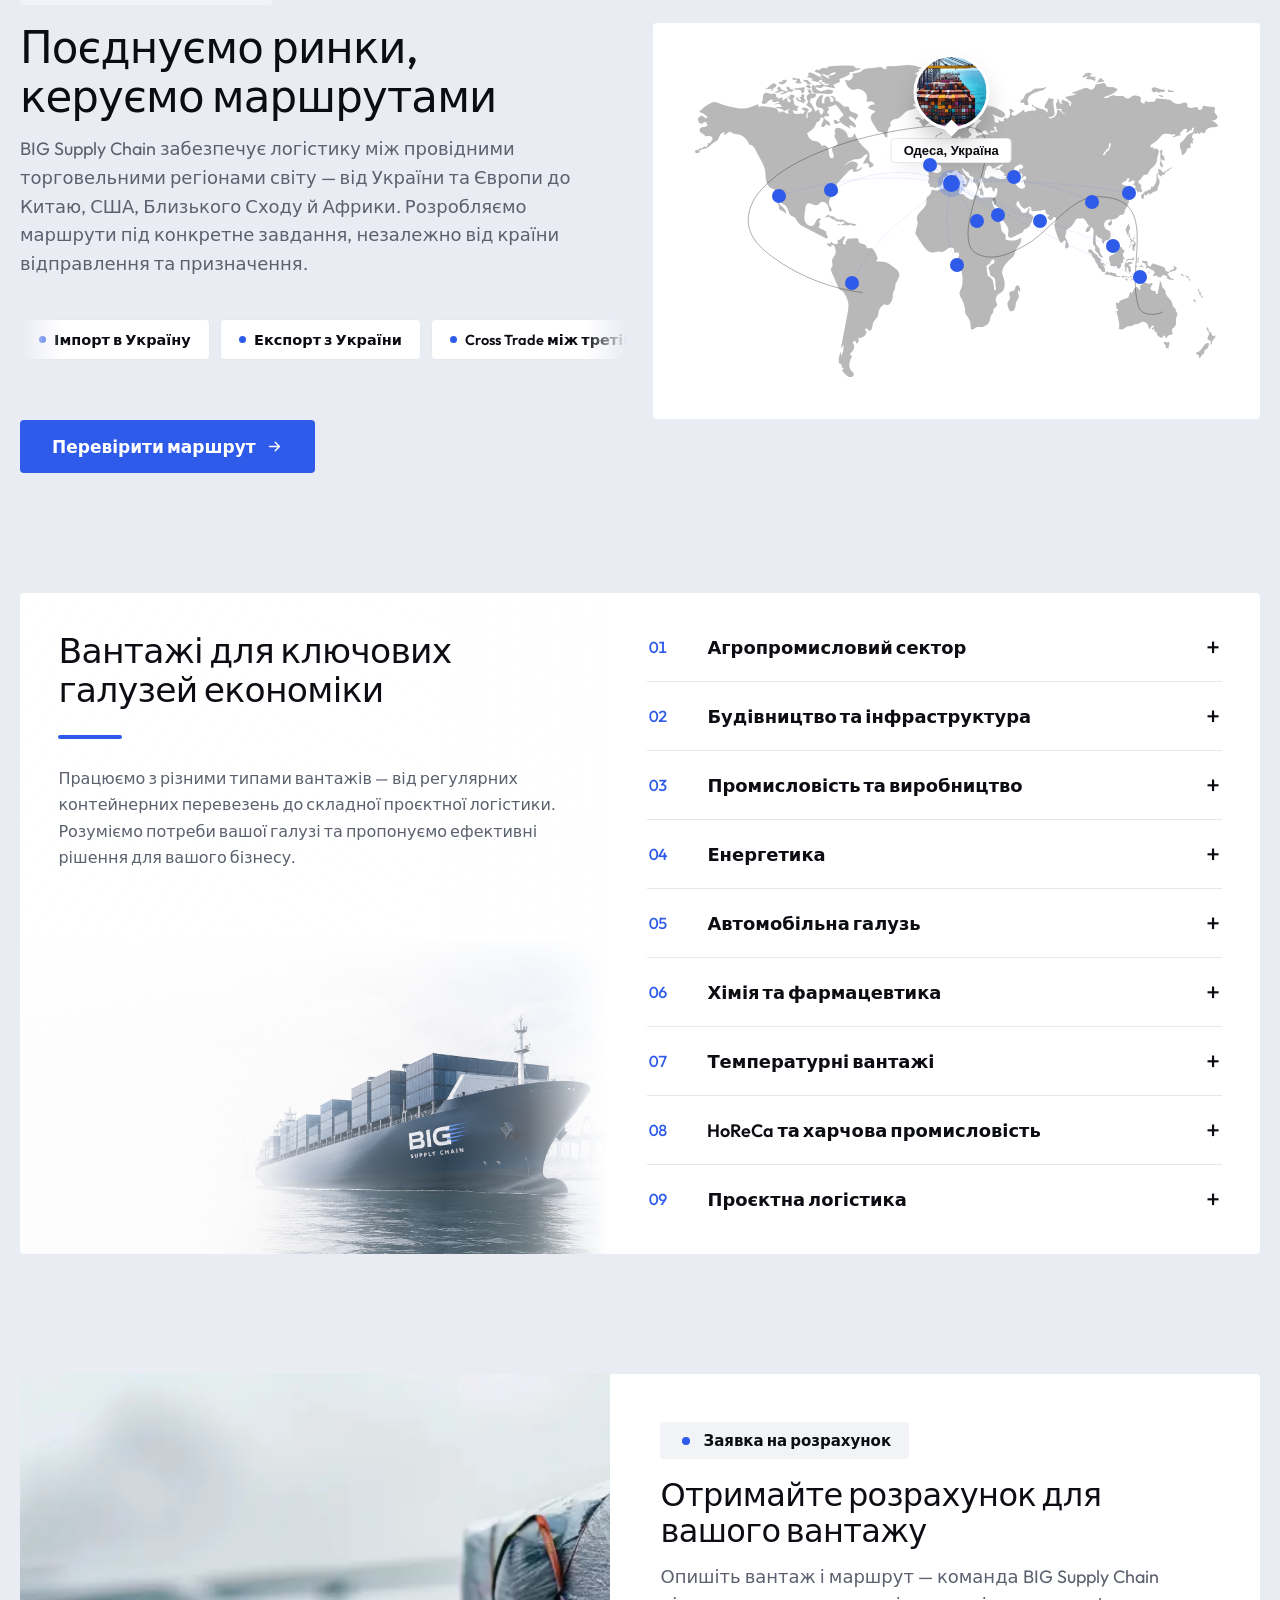
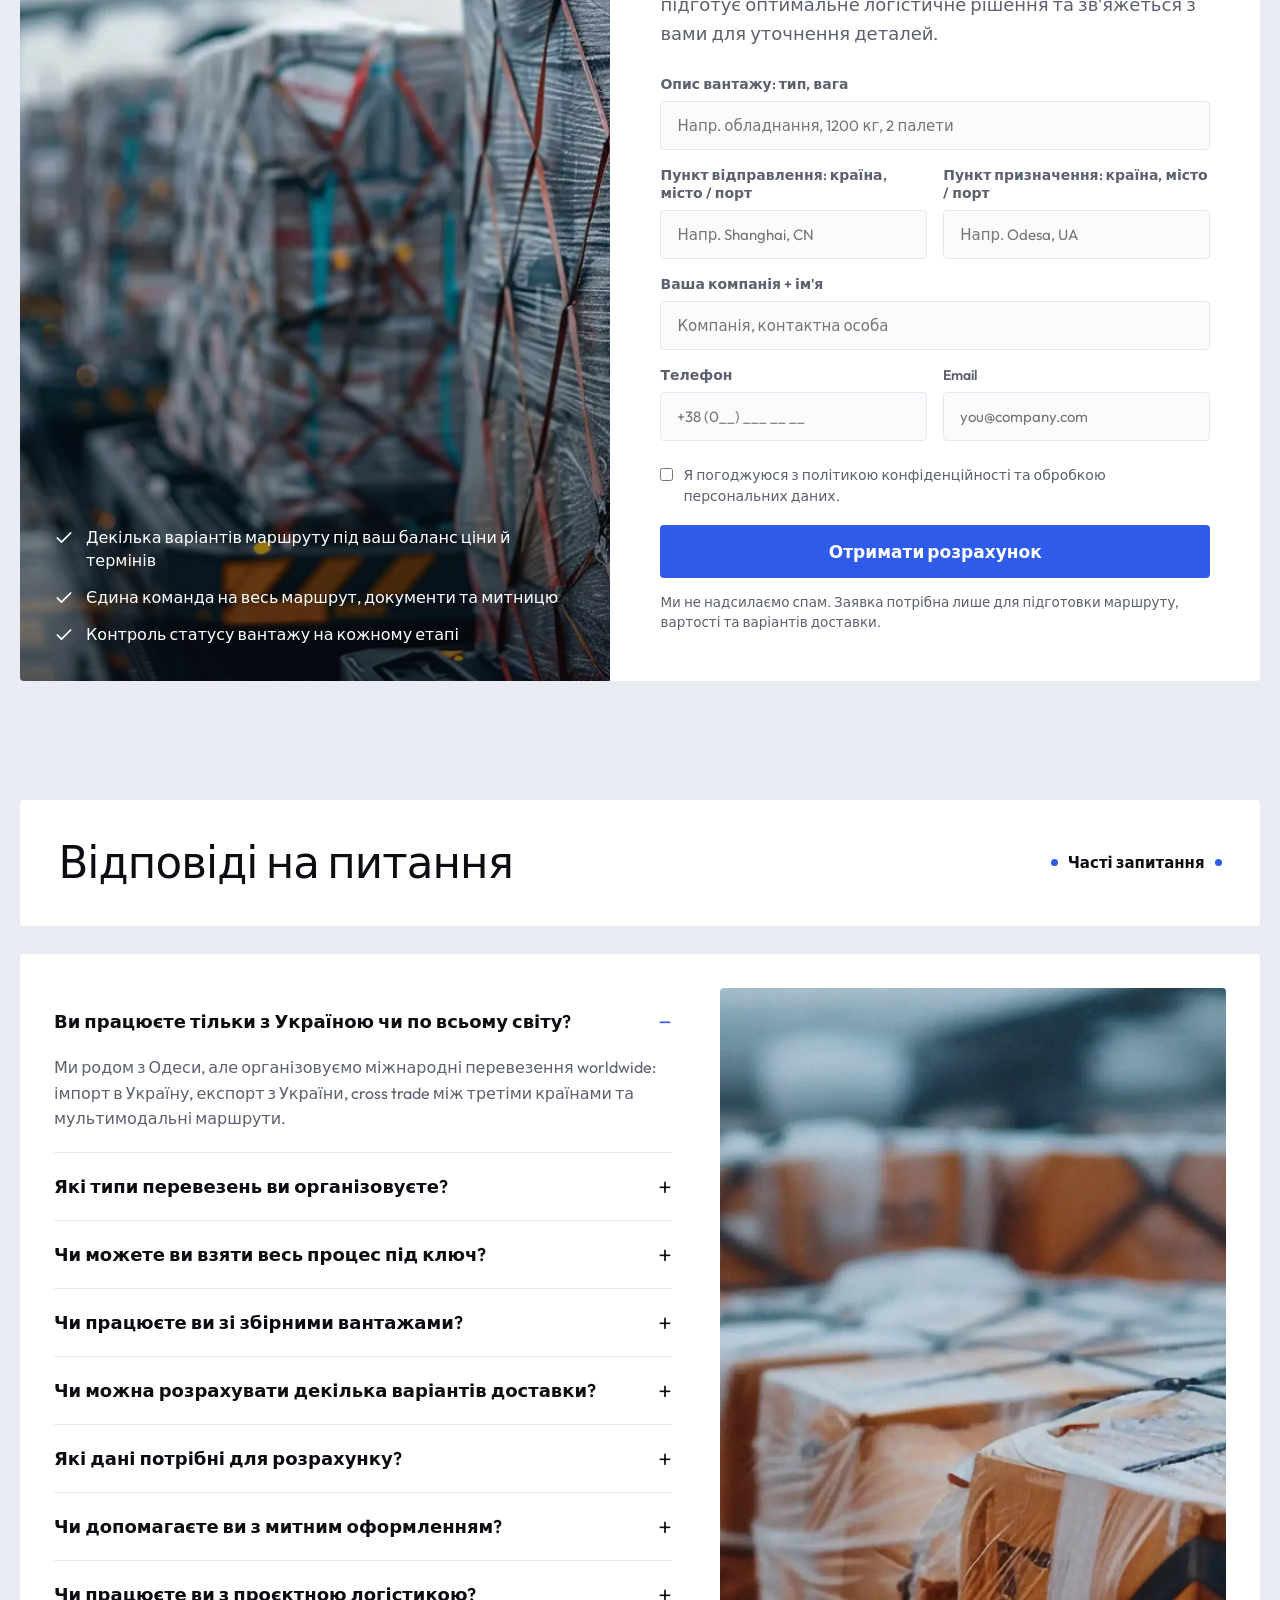
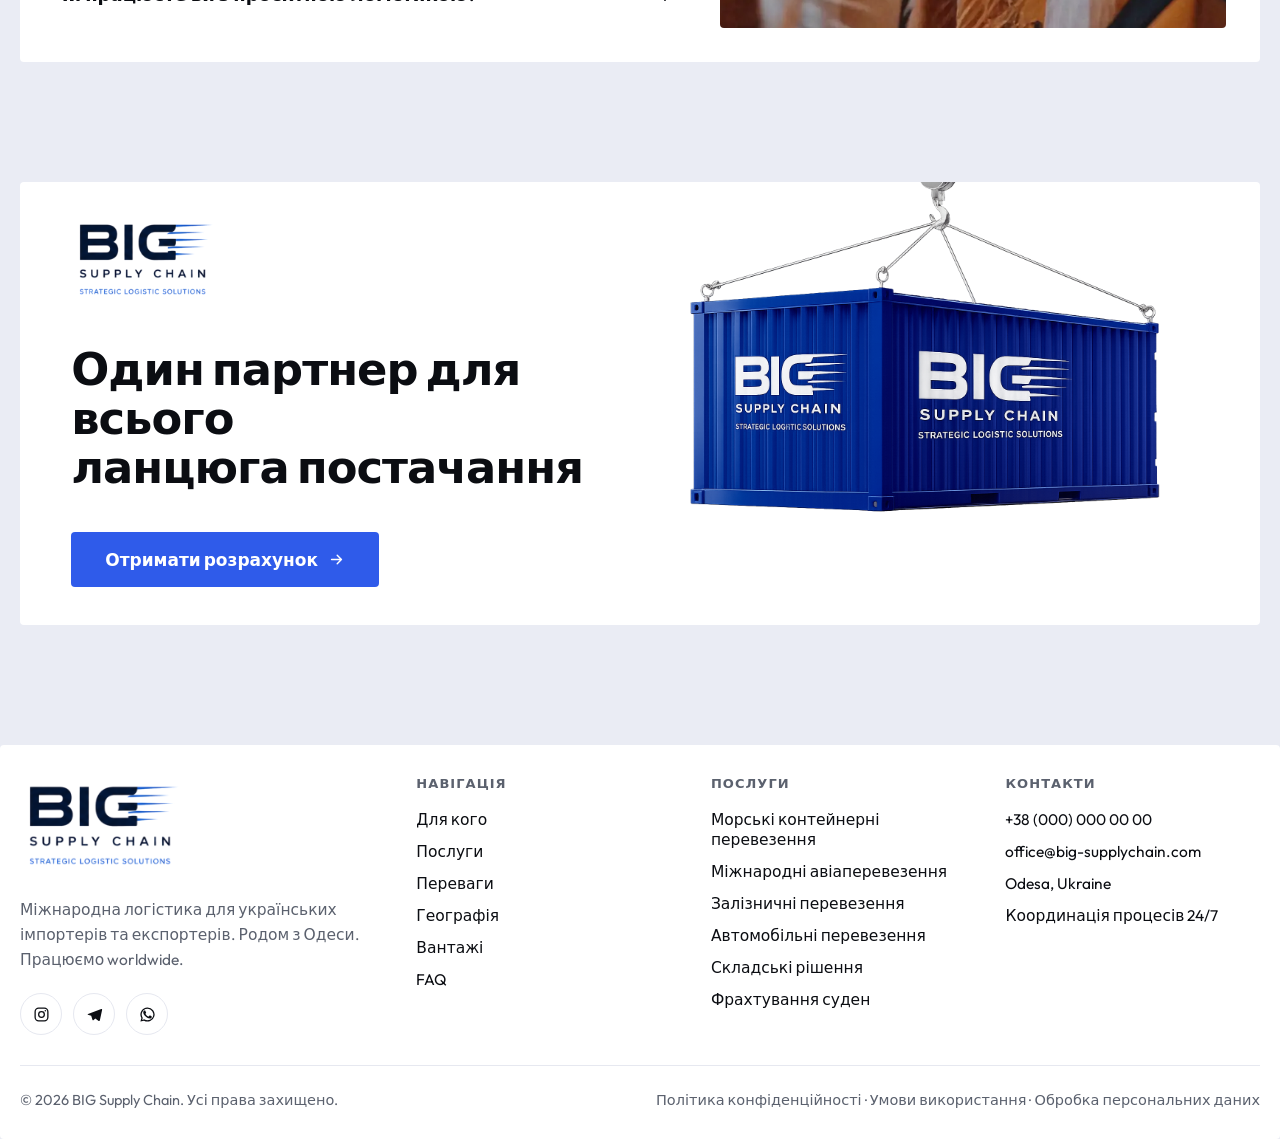
==== commit 70ee90a5: "Render cargo photo at natural height so the top-fade mask aligns with it Anchoring the image to the " ====
--- a/index.html
+++ b/index.html
@@ -418,7 +418,7 @@
   /* CARGO TYPES — split layout + numbered accordion */
   .cargo2{display:grid;grid-template-columns:.95fr 1.05fr;gap:0;align-items:stretch;background:#fff;border-radius:4px;overflow:hidden}
   .cargo2__aside{position:relative;min-height:520px;display:flex;isolation:isolate}
-  .cargo2__aside img{position:absolute;inset:0;z-index:-2;width:100%;height:100%;object-fit:contain;object-position:right bottom}
+  .cargo2__aside img{position:absolute;left:0;right:0;bottom:0;top:auto;z-index:-2;width:100%;height:auto;-webkit-mask-image:linear-gradient(180deg,transparent 0,rgba(0,0,0,.5) 14%,#000 34%);mask-image:linear-gradient(180deg,transparent 0,rgba(0,0,0,.5) 14%,#000 34%)}
   .cargo2__aside::after{content:"";position:absolute;inset:0;z-index:-1;background:linear-gradient(100deg,rgba(255,255,255,.76) 0%,rgba(255,255,255,.58) 38%,rgba(255,255,255,.3) 62%,rgba(255,255,255,.09) 82%,rgba(255,255,255,0) 93%),linear-gradient(90deg,rgba(255,255,255,0) 72%,rgba(255,255,255,.35) 86%,rgba(255,255,255,.78) 95%,#fff 100%)}
   .cargo2__inner{align-self:flex-start;width:100%;max-width:740px;padding:clamp(30px,3vw,42px) clamp(28px,3vw,44px)}
   .cargo2__inner h2{font-size:clamp(1.9rem,2.7vw,2.6rem);font-weight:500;line-height:1.12;letter-spacing:-.02em;margin:0;color:var(--ink);text-wrap:balance}
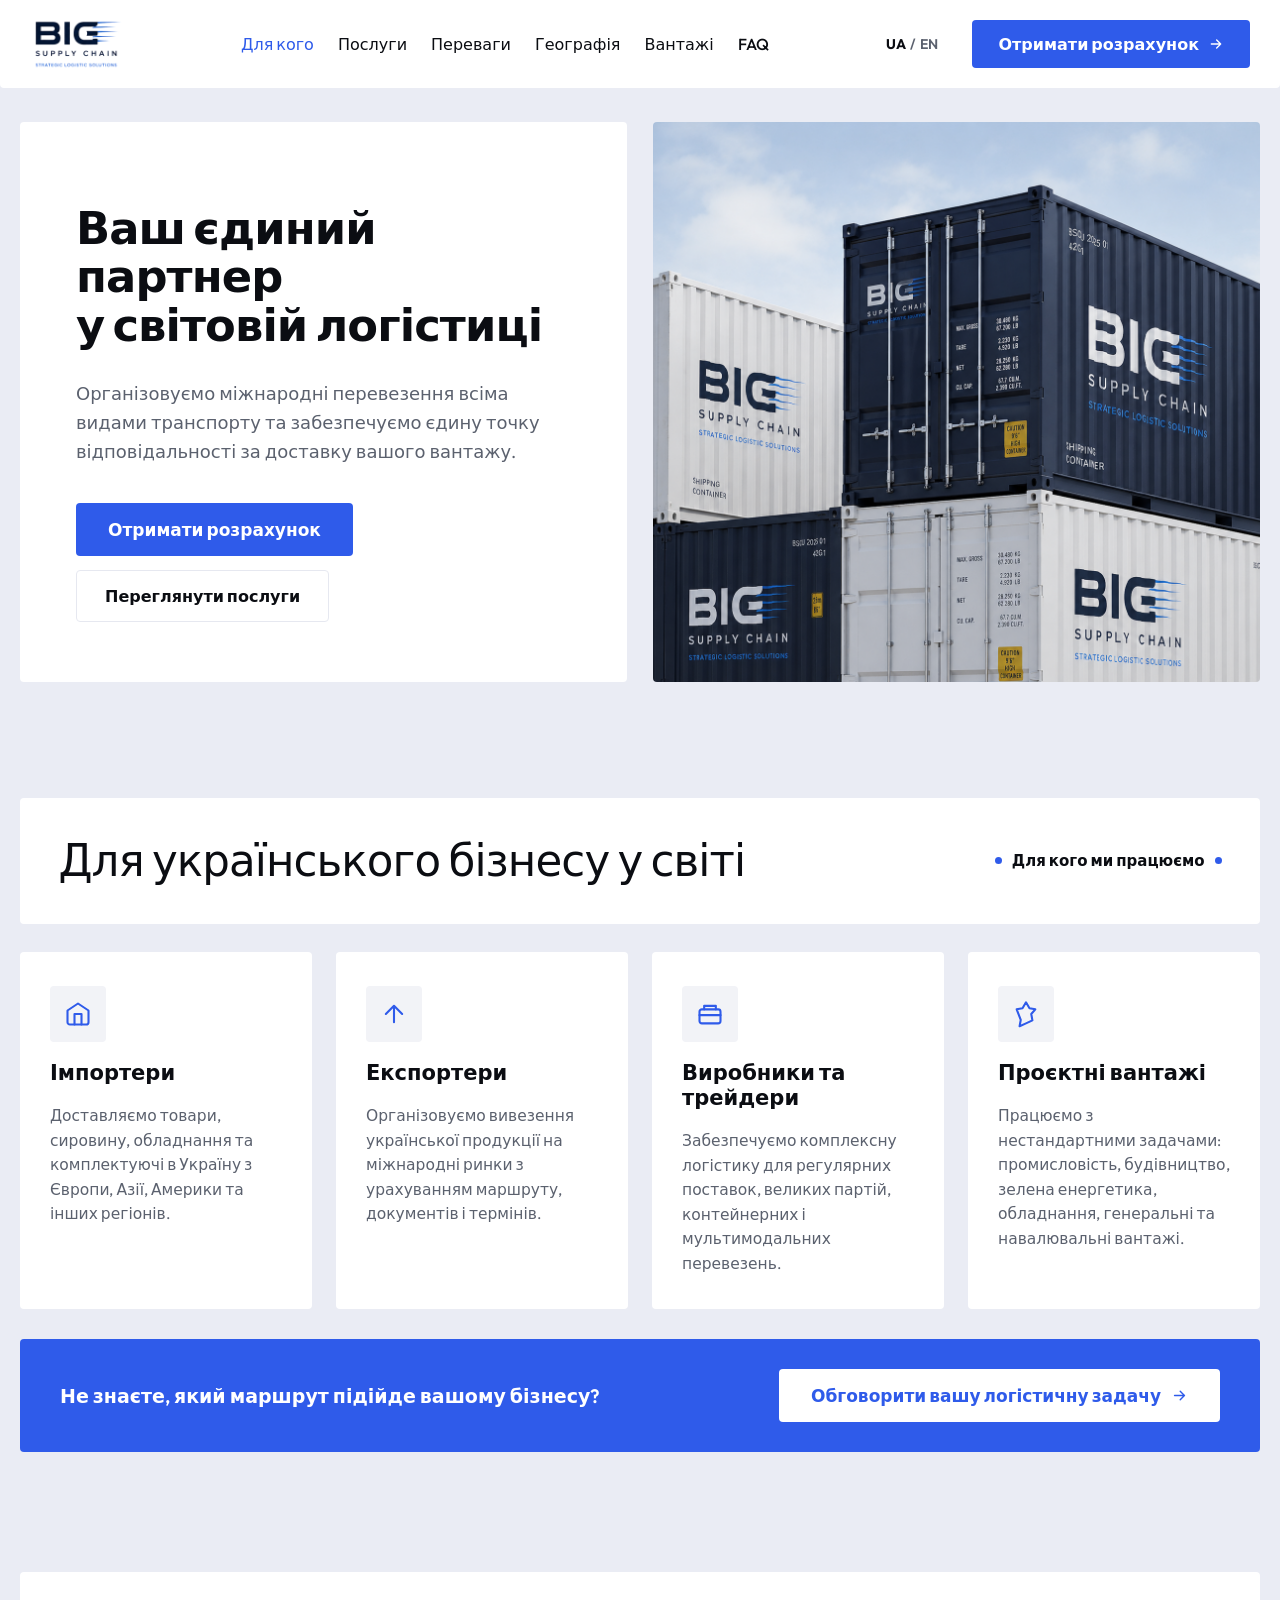
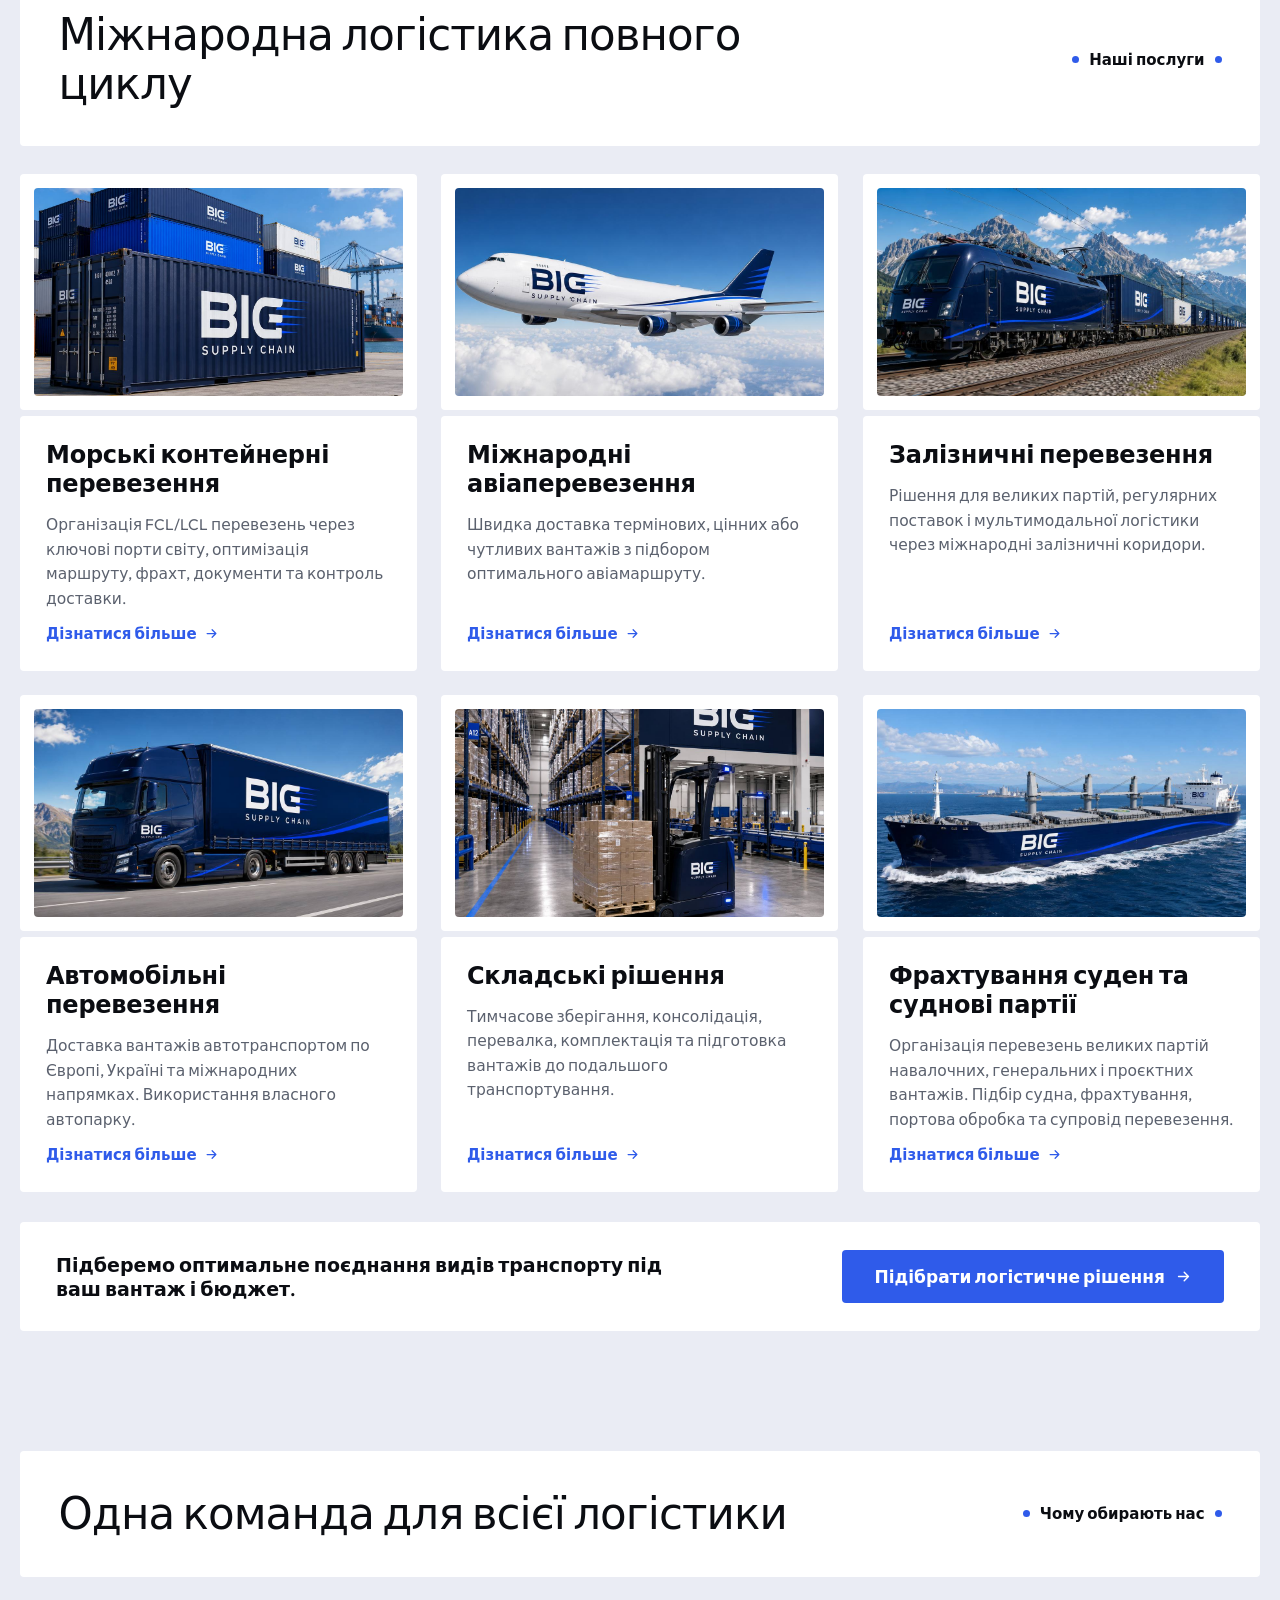
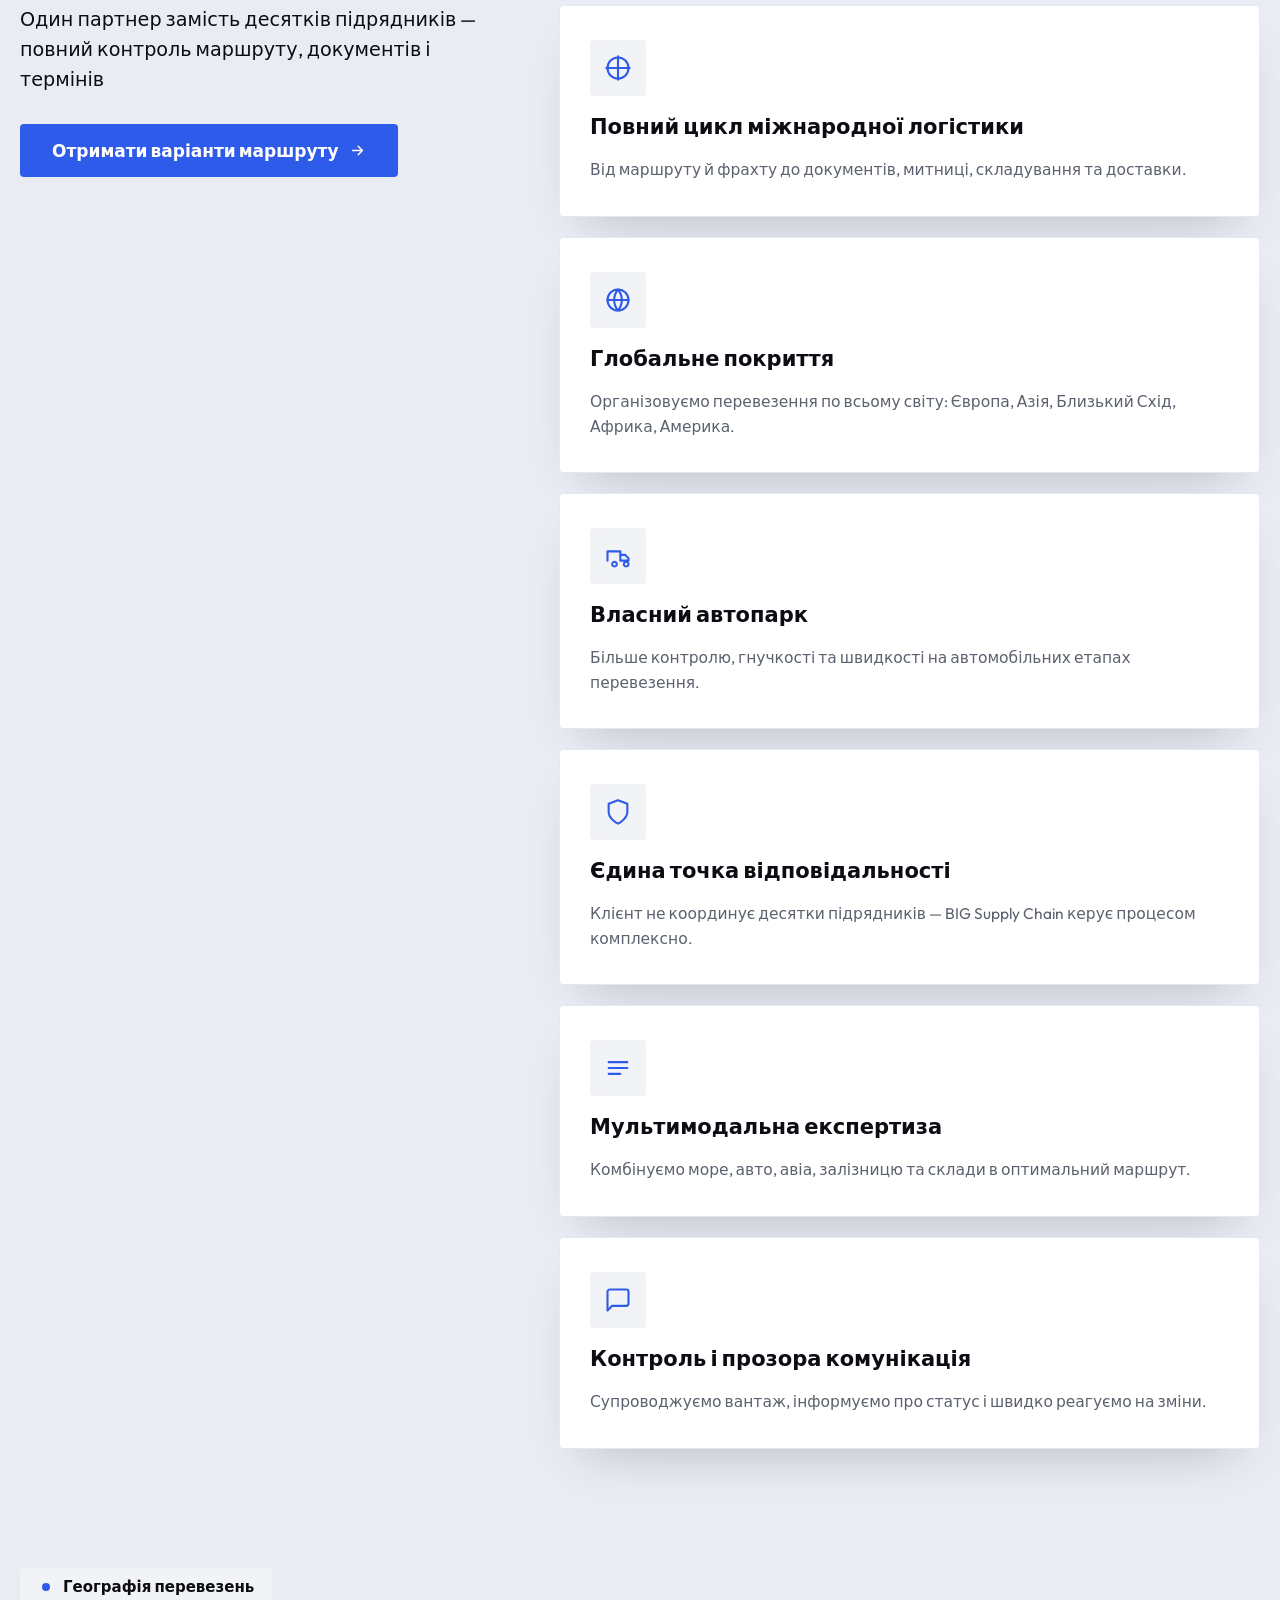
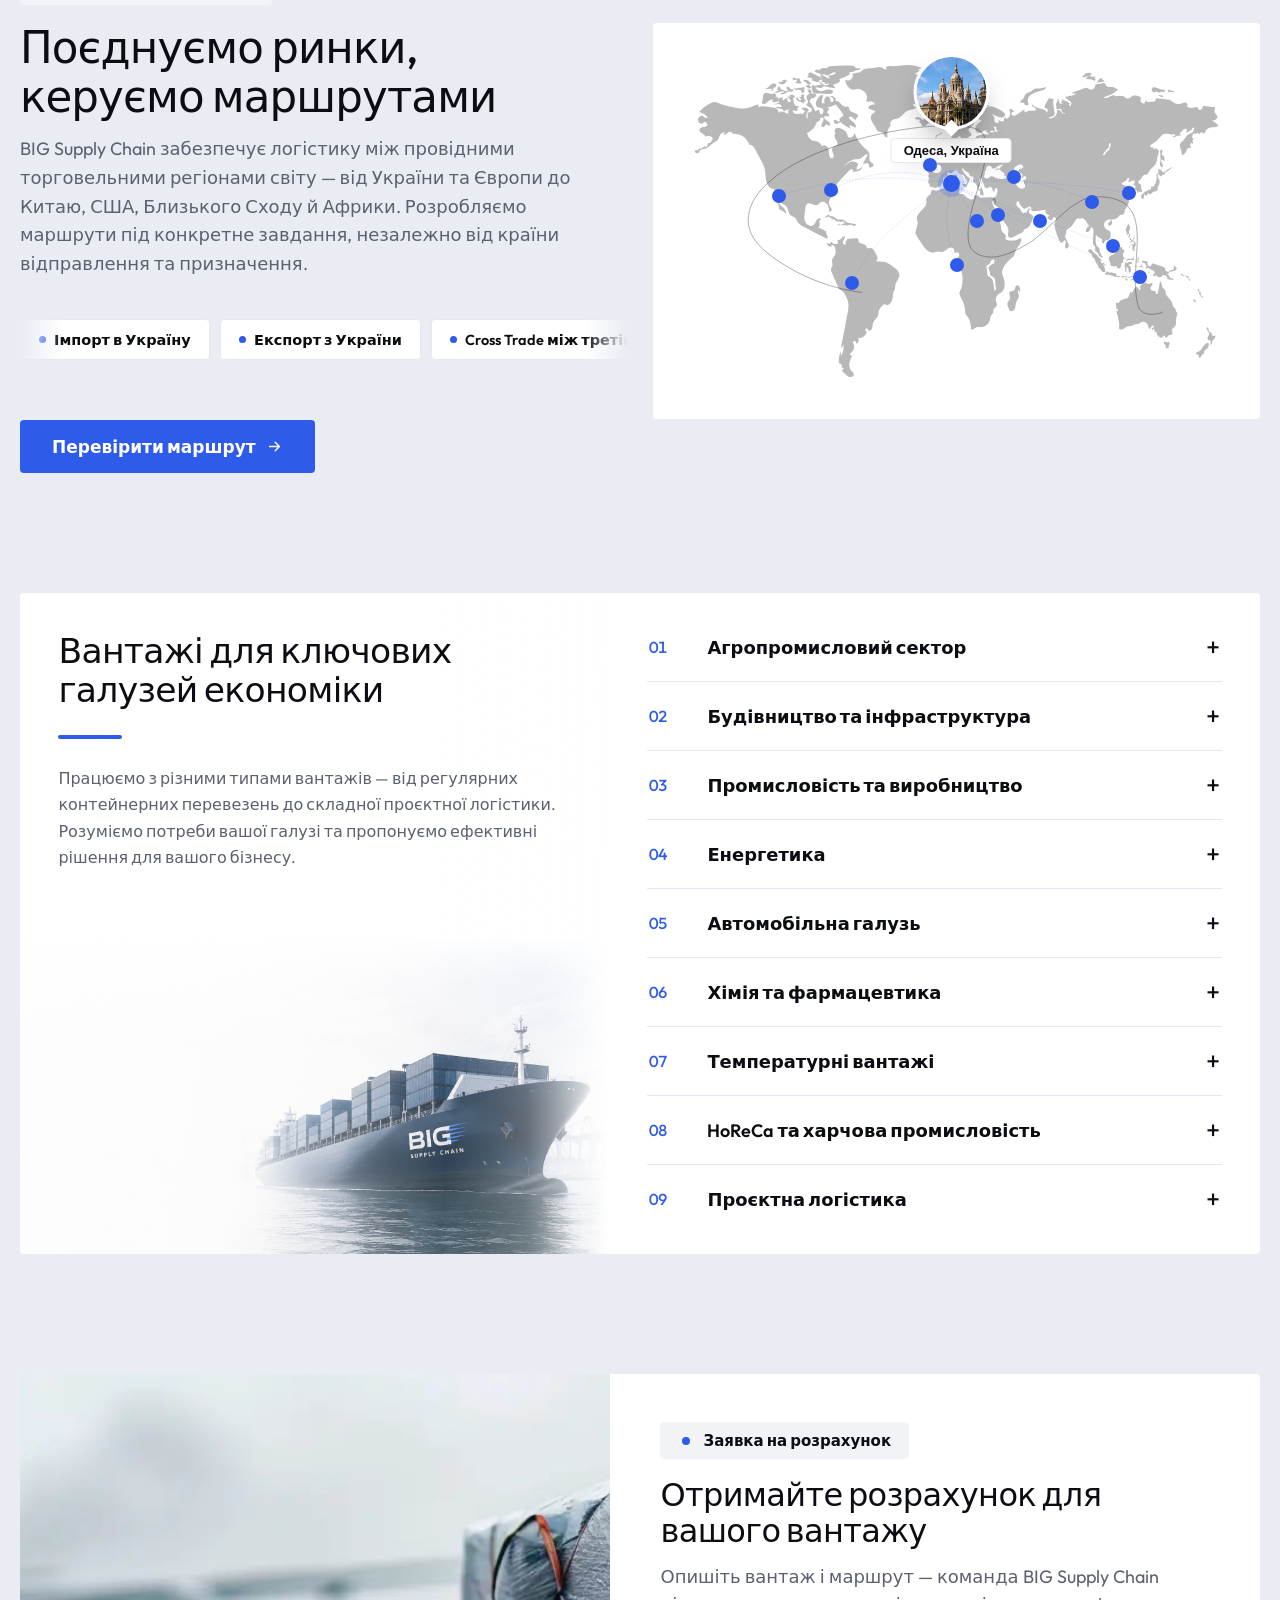
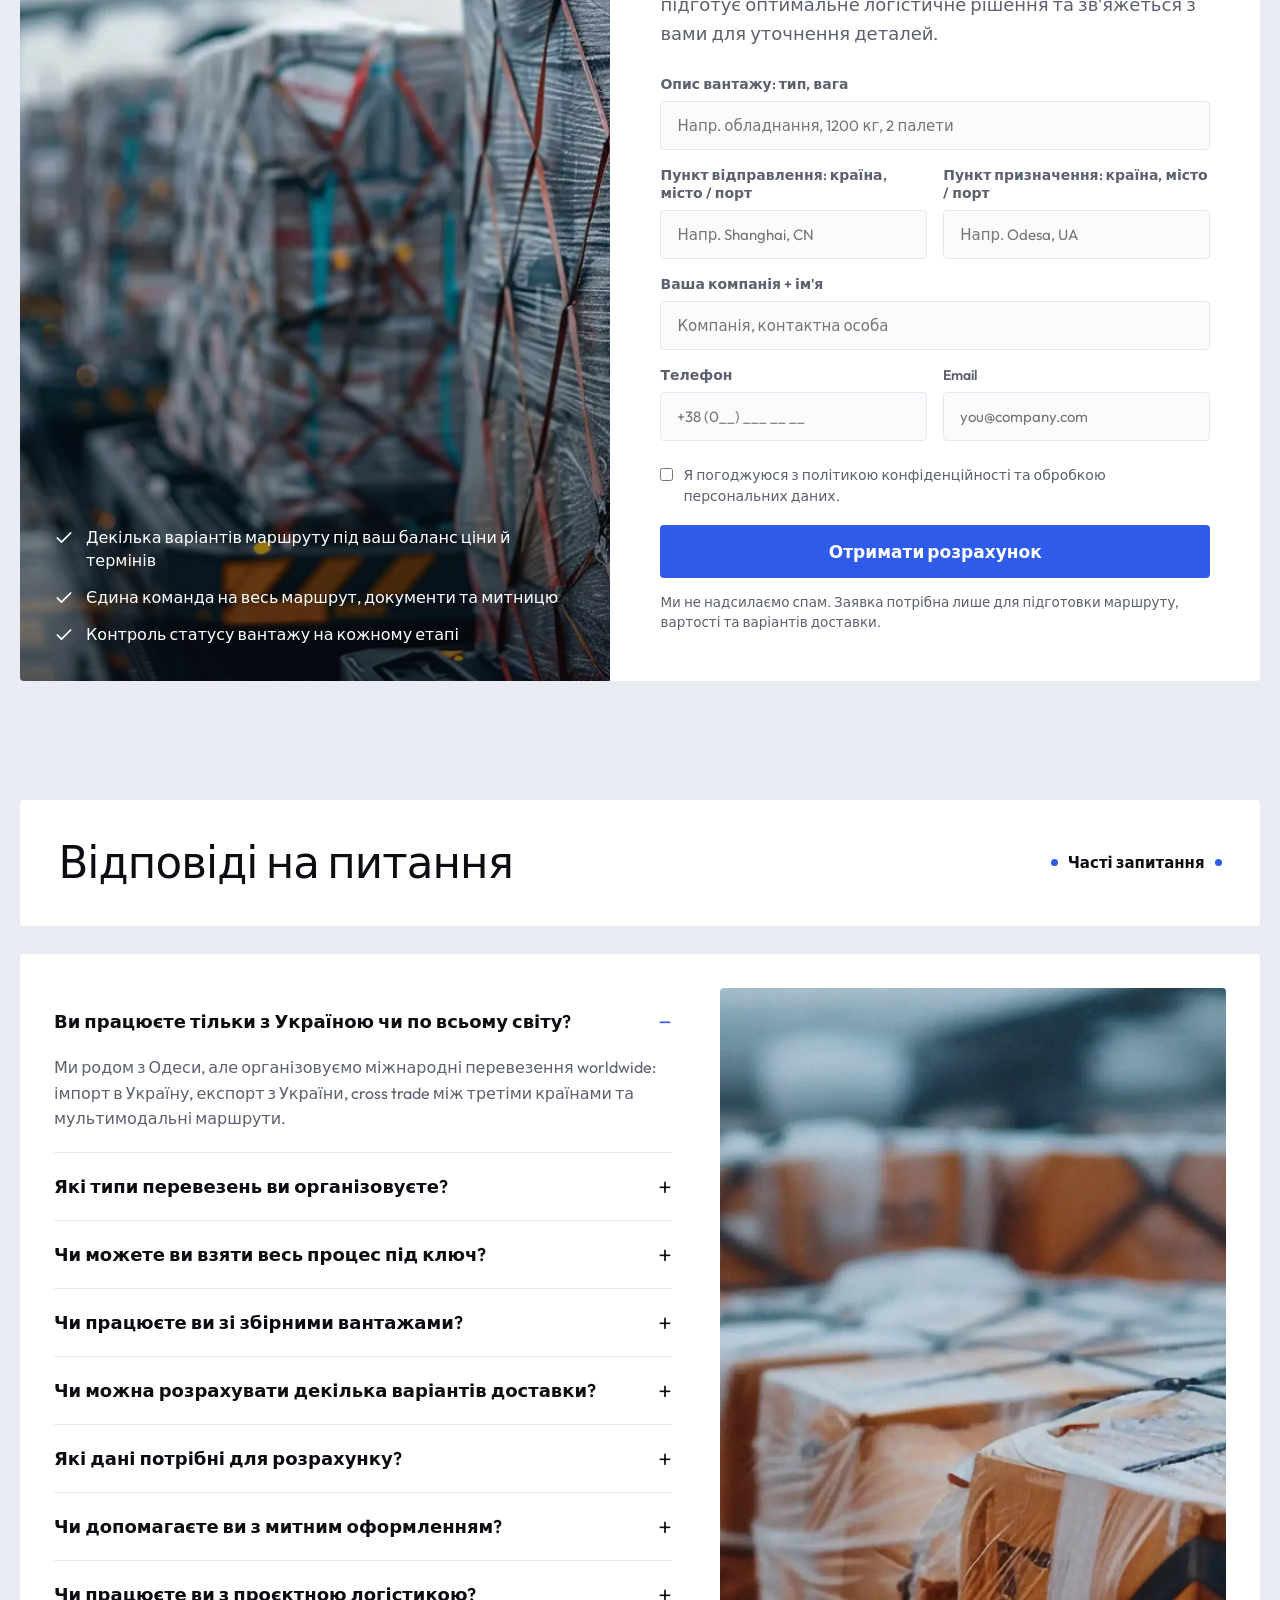
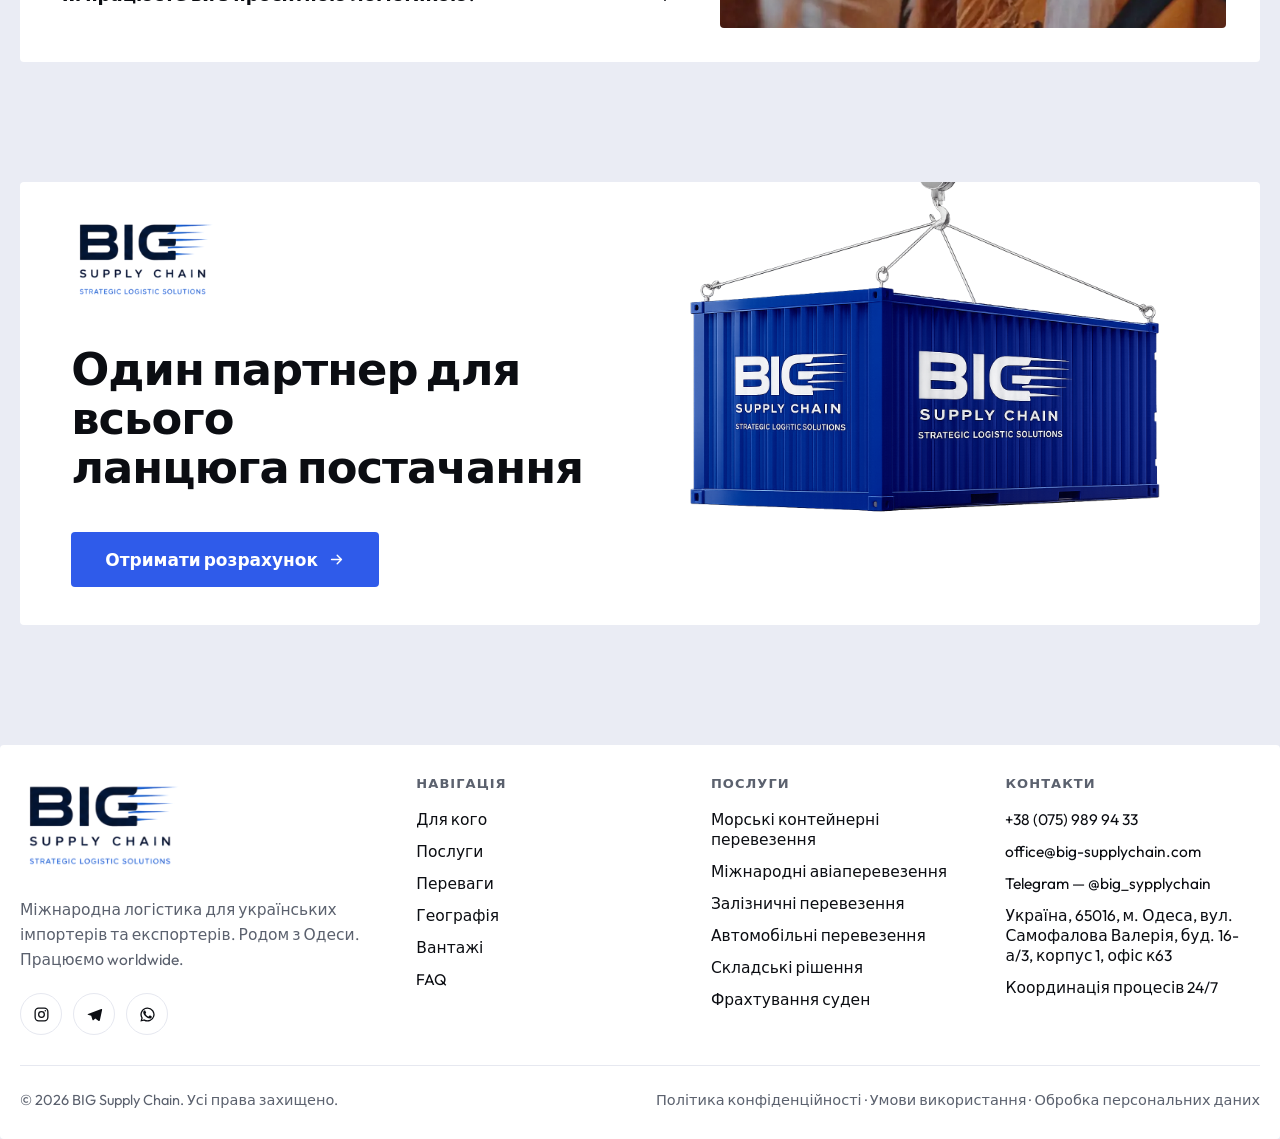
==== commit ddd6553e: "Update contact info and swap geography pins to landmark photos - Set real phone (+380759899433), Tel" ====
--- a/index.html
+++ b/index.html
@@ -631,11 +631,11 @@
           <li class="nav__contact">
             <div class="nav__social">
               <a href="#" aria-label="Instagram"><svg viewBox="0 0 24 24" fill="none"><rect x="3" y="3" width="18" height="18" rx="5" stroke="currentColor" stroke-width="1.8"/><circle cx="12" cy="12" r="4" stroke="currentColor" stroke-width="1.8"/><circle cx="17.4" cy="6.6" r="1.1" fill="currentColor"/></svg></a>
-              <a href="#" aria-label="Telegram"><svg viewBox="0 0 24 24" fill="currentColor"><path d="M21.5 4.3 2.9 11.4c-.9.36-.9.86-.16 1.08l4.6 1.44 1.78 5.5c.22.6.4.83.83.83.43 0 .62-.2.86-.43l2.3-2.24 4.77 3.52c.88.48 1.5.23 1.72-.81l3.1-14.6c.32-1.27-.48-1.84-1.3-1.5z"/></svg></a>
+              <a href="https://t.me/big_sypplychain" aria-label="Telegram"><svg viewBox="0 0 24 24" fill="currentColor"><path d="M21.5 4.3 2.9 11.4c-.9.36-.9.86-.16 1.08l4.6 1.44 1.78 5.5c.22.6.4.83.83.83.43 0 .62-.2.86-.43l2.3-2.24 4.77 3.52c.88.48 1.5.23 1.72-.81l3.1-14.6c.32-1.27-.48-1.84-1.3-1.5z"/></svg></a>
               <a href="#" aria-label="WhatsApp"><svg viewBox="0 0 24 24" fill="currentColor"><path d="M17.5 14.4c-.3-.15-1.77-.87-2.04-.97-.27-.1-.47-.15-.67.15-.2.3-.77.97-.94 1.17-.17.2-.35.22-.65.07-.3-.15-1.26-.46-2.4-1.48-.89-.79-1.49-1.77-1.66-2.07-.17-.3-.02-.46.13-.61.13-.13.3-.35.45-.52.15-.17.2-.3.3-.5.1-.2.05-.37-.02-.52-.07-.15-.67-1.62-.92-2.22-.24-.58-.49-.5-.67-.51l-.57-.01c-.2 0-.52.07-.8.37-.27.3-1.04 1.02-1.04 2.49 0 1.47 1.07 2.89 1.22 3.09.15.2 2.1 3.2 5.08 4.49.71.31 1.26.49 1.69.63.71.22 1.36.19 1.87.12.57-.09 1.77-.72 2.02-1.42.25-.7.25-1.3.17-1.42-.07-.12-.27-.2-.57-.35z M12 2a10 10 0 0 0-8.6 15.06L2 22l5.05-1.32A10 10 0 1 0 12 2zm0 18.2a8.18 8.18 0 0 1-4.17-1.14l-.3-.18-3 .78.8-2.92-.2-.3A8.2 8.2 0 1 1 12 20.2z"/></svg></a>
             </div>
             <a class="nav__crow" href="mailto:office@big-supplychain.com"><span class="nav__crow-ic"><svg viewBox="0 0 24 24" fill="none" stroke="currentColor" stroke-width="1.8" stroke-linecap="round" stroke-linejoin="round"><rect x="3" y="5" width="18" height="14" rx="2"/><path d="M3 7l9 6 9-6"/></svg></span>office@big-supplychain.com</a>
-            <a class="nav__crow" href="tel:+380000000000"><span class="nav__crow-ic"><svg viewBox="0 0 24 24" fill="none" stroke="currentColor" stroke-width="1.9" stroke-linecap="round" stroke-linejoin="round"><path d="M22 16.9v3a2 2 0 0 1-2.2 2 19.8 19.8 0 0 1-8.6-3.1 19.5 19.5 0 0 1-6-6 19.8 19.8 0 0 1-3.1-8.7A2 2 0 0 1 4.1 2h3a2 2 0 0 1 2 1.7c.1.9.3 1.8.6 2.7a2 2 0 0 1-.5 2.1L8 11.5a16 16 0 0 0 6 6l1-1.2a2 2 0 0 1 2.1-.5c.9.3 1.8.5 2.7.6a2 2 0 0 1 1.7 2z"/></svg></span>+38 (000) 000 00 00</a>
+            <a class="nav__crow" href="tel:+380759899433"><span class="nav__crow-ic"><svg viewBox="0 0 24 24" fill="none" stroke="currentColor" stroke-width="1.9" stroke-linecap="round" stroke-linejoin="round"><path d="M22 16.9v3a2 2 0 0 1-2.2 2 19.8 19.8 0 0 1-8.6-3.1 19.5 19.5 0 0 1-6-6 19.8 19.8 0 0 1-3.1-8.7A2 2 0 0 1 4.1 2h3a2 2 0 0 1 2 1.7c.1.9.3 1.8.6 2.7a2 2 0 0 1-.5 2.1L8 11.5a16 16 0 0 0 6 6l1-1.2a2 2 0 0 1 2.1-.5c.9.3 1.8.5 2.7.6a2 2 0 0 1 1.7 2z"/></svg></span>+38 (075) 989 94 33</a>
           </li>
         </ul>
         <div class="nav__right">
@@ -654,7 +654,7 @@
 
   <!-- Mobile fixed bottom CTA -->
   <div class="mobile-cta">
-    <a class="mobile-cta__call" href="tel:+380000000000" aria-label="Подзвонити">
+    <a class="mobile-cta__call" href="tel:+380759899433" aria-label="Подзвонити">
       <svg viewBox="0 0 24 24" fill="none" stroke="currentColor" stroke-width="1.9" stroke-linecap="round" stroke-linejoin="round"><path d="M22 16.9v3a2 2 0 0 1-2.2 2 19.8 19.8 0 0 1-8.6-3.1 19.5 19.5 0 0 1-6-6 19.8 19.8 0 0 1-3.1-8.7A2 2 0 0 1 4.1 2h3a2 2 0 0 1 2 1.7c.1.9.3 1.8.6 2.7a2 2 0 0 1-.5 2.1L8 11.5a16 16 0 0 0 6 6l1-1.2a2 2 0 0 1 2.1-.5c.9.3 1.8.5 2.7.6a2 2 0 0 1 1.7 2z"/></svg>
     </a>
     <a class="btn btn--primary" href="#booking">Отримати розрахунок <svg viewBox="0 0 24 24" fill="none"><path d="M5 12h14M13 6l6 6-6 6" stroke="currentColor" stroke-width="2" stroke-linecap="round" stroke-linejoin="round"/></svg></a>
@@ -867,98 +867,98 @@
             <button class="geo-pin is-origin is-open" style="left:49%;top:38%" type="button" aria-label="Одеса, Україна">
               <span class="geo-dot"></span>
               <span class="geo-pop">
-                <span class="geo-pop__img" style="background-image:url('assets/img/svc-port.webp')"></span>
+                <span class="geo-pop__img" style="background-image:url('assets/img/geo/ukraine.jpg')"></span>
                 <span class="geo-pop__name">Одеса, Україна</span>
               </span>
             </button>
             <button class="geo-pin" style="left:45%;top:32%" type="button" aria-label="Роттердам, Нідерланди">
               <span class="geo-dot"></span>
               <span class="geo-pop">
-                <span class="geo-pop__img" style="background-image:url('assets/img/svc-containers.webp')"></span>
+                <span class="geo-pop__img" style="background-image:url('assets/img/geo/europe.jpg')"></span>
                 <span class="geo-pop__name">Роттердам, Нідерланди</span>
               </span>
             </button>
             <button class="geo-pin" style="left:76%;top:44%" type="button" aria-label="Шанхай, Китай">
               <span class="geo-dot"></span>
               <span class="geo-pop">
-                <span class="geo-pop__img" style="background-image:url('assets/img/svc-ship.webp')"></span>
+                <span class="geo-pop__img" style="background-image:url('assets/img/geo/china.jpg')"></span>
                 <span class="geo-pop__name">Шанхай, Китай</span>
               </span>
             </button>
             <button class="geo-pin" style="left:58%;top:48%" type="button" aria-label="Дубай, ОАЕ">
               <span class="geo-dot"></span>
               <span class="geo-pop">
-                <span class="geo-pop__img" style="background-image:url('assets/img/svc-warehouse.webp')"></span>
+                <span class="geo-pop__img" style="background-image:url('assets/img/geo/uae.jpg')"></span>
                 <span class="geo-pop__name">Дубай, ОАЕ</span>
               </span>
             </button>
             <button class="geo-pin" style="left:50%;top:64%" type="button" aria-label="Африка">
               <span class="geo-dot"></span>
               <span class="geo-pop">
-                <span class="geo-pop__img" style="background-image:url('assets/img/cargo-3.jpg')"></span>
+                <span class="geo-pop__img" style="background-image:url('assets/img/geo/africa.jpg')"></span>
                 <span class="geo-pop__name">Африка</span>
               </span>
             </button>
             <button class="geo-pin" style="left:26%;top:40%" type="button" aria-label="Нью-Йорк, США">
               <span class="geo-dot"></span>
               <span class="geo-pop">
-                <span class="geo-pop__img" style="background-image:url('assets/img/svc-air.webp')"></span>
+                <span class="geo-pop__img" style="background-image:url('assets/img/geo/usa.jpg')"></span>
                 <span class="geo-pop__name">Нью-Йорк, США</span>
               </span>
             </button>
             <button class="geo-pin" style="left:16%;top:42%" type="button" aria-label="Лос-Анджелес, США">
               <span class="geo-dot"></span>
               <span class="geo-pop">
-                <span class="geo-pop__img" style="background-image:url('assets/img/guarantee.jpg')"></span>
+                <span class="geo-pop__img" style="background-image:url('assets/img/geo/north-america.jpg')"></span>
                 <span class="geo-pop__name">Лос-Анджелес, США</span>
               </span>
             </button>
             <button class="geo-pin" style="left:30%;top:70%" type="button" aria-label="Південна Америка">
               <span class="geo-dot"></span>
               <span class="geo-pop">
-                <span class="geo-pop__img" style="background-image:url('assets/img/cargo-1.jpg')"></span>
+                <span class="geo-pop__img" style="background-image:url('assets/img/geo/brazil.jpg')"></span>
                 <span class="geo-pop__name">Південна Америка</span>
               </span>
             </button>
             <button class="geo-pin" style="left:61%;top:36%" type="button" aria-label="Казахстан">
               <span class="geo-dot"></span>
               <span class="geo-pop">
-                <span class="geo-pop__img" style="background-image:url('assets/img/cargo-2.jpg')"></span>
+                <span class="geo-pop__img" style="background-image:url('assets/img/geo/asia.jpg')"></span>
                 <span class="geo-pop__name">Казахстан</span>
               </span>
             </button>
             <button class="geo-pin" style="left:54%;top:50%" type="button" aria-label="Саудівська Аравія">
               <span class="geo-dot"></span>
               <span class="geo-pop">
-                <span class="geo-pop__img" style="background-image:url('assets/img/cargo-4.jpg')"></span>
+                <span class="geo-pop__img" style="background-image:url('assets/img/geo/egypt.jpg')"></span>
                 <span class="geo-pop__name">Саудівська Аравія</span>
               </span>
             </button>
             <button class="geo-pin" style="left:66%;top:50%" type="button" aria-label="Індія">
               <span class="geo-dot"></span>
               <span class="geo-pop">
-                <span class="geo-pop__img" style="background-image:url('assets/img/cargo-5.jpg')"></span>
+                <span class="geo-pop__img" style="background-image:url('assets/img/geo/singapore.jpg')"></span>
                 <span class="geo-pop__name">Індія</span>
               </span>
             </button>
             <button class="geo-pin" style="left:83%;top:41%" type="button" aria-label="Японія">
               <span class="geo-dot"></span>
               <span class="geo-pop">
-                <span class="geo-pop__img" style="background-image:url('assets/img/service-1.jpg')"></span>
+                <span class="geo-pop__img" style="background-image:url('assets/img/geo/asia.jpg')"></span>
                 <span class="geo-pop__name">Японія</span>
               </span>
             </button>
             <button class="geo-pin" style="left:80%;top:58%" type="button" aria-label="Індонезія">
               <span class="geo-dot"></span>
               <span class="geo-pop">
-                <span class="geo-pop__img" style="background-image:url('assets/img/cargo-6.jpg')"></span>
+                <span class="geo-pop__img" style="background-image:url('assets/img/geo/singapore.jpg')"></span>
                 <span class="geo-pop__name">Індонезія</span>
               </span>
             </button>
             <button class="geo-pin" style="left:85%;top:68%" type="button" aria-label="Австралія">
               <span class="geo-dot"></span>
               <span class="geo-pop">
-                <span class="geo-pop__img" style="background-image:url('assets/img/service-3.jpg')"></span>
+                <span class="geo-pop__img" style="background-image:url('assets/img/geo/australia.jpg')"></span>
                 <span class="geo-pop__name">Австралія</span>
               </span>
             </button>
@@ -1111,7 +1111,7 @@
           <p class="footer__about">Міжнародна логістика для українських імпортерів та експортерів. Родом з Одеси. Працюємо worldwide.</p>
           <div class="footer__social">
             <a href="#" aria-label="Instagram"><svg viewBox="0 0 24 24" fill="none"><rect x="3" y="3" width="18" height="18" rx="5" stroke="currentColor" stroke-width="1.8"/><circle cx="12" cy="12" r="4" stroke="currentColor" stroke-width="1.8"/><circle cx="17.4" cy="6.6" r="1.1" fill="currentColor"/></svg></a>
-            <a href="#" aria-label="Telegram"><svg viewBox="0 0 24 24" fill="currentColor"><path d="M21.5 4.3 2.9 11.4c-.9.36-.9.86-.16 1.08l4.6 1.44 1.78 5.5c.22.6.4.83.83.83.43 0 .62-.2.86-.43l2.3-2.24 4.77 3.52c.88.48 1.5.23 1.72-.81l3.1-14.6c.32-1.27-.48-1.84-1.3-1.5z"/></svg></a>
+            <a href="https://t.me/big_sypplychain" aria-label="Telegram"><svg viewBox="0 0 24 24" fill="currentColor"><path d="M21.5 4.3 2.9 11.4c-.9.36-.9.86-.16 1.08l4.6 1.44 1.78 5.5c.22.6.4.83.83.83.43 0 .62-.2.86-.43l2.3-2.24 4.77 3.52c.88.48 1.5.23 1.72-.81l3.1-14.6c.32-1.27-.48-1.84-1.3-1.5z"/></svg></a>
             <a href="#" aria-label="WhatsApp"><svg viewBox="0 0 24 24" fill="currentColor"><path d="M17.5 14.4c-.3-.15-1.77-.87-2.04-.97-.27-.1-.47-.15-.67.15-.2.3-.77.97-.94 1.17-.17.2-.35.22-.65.07-.3-.15-1.26-.46-2.4-1.48-.89-.79-1.49-1.77-1.66-2.07-.17-.3-.02-.46.13-.61.13-.13.3-.35.45-.52.15-.17.2-.3.3-.5.1-.2.05-.37-.02-.52-.07-.15-.67-1.62-.92-2.22-.24-.58-.49-.5-.67-.51l-.57-.01c-.2 0-.52.07-.8.37-.27.3-1.04 1.02-1.04 2.49 0 1.47 1.07 2.89 1.22 3.09.15.2 2.1 3.2 5.08 4.49.71.31 1.26.49 1.69.63.71.22 1.36.19 1.87.12.57-.09 1.77-.72 2.02-1.42.25-.7.25-1.3.17-1.42-.07-.12-.27-.2-.57-.35z M12 2a10 10 0 0 0-8.6 15.06L2 22l5.05-1.32A10 10 0 1 0 12 2zm0 18.2a8.18 8.18 0 0 1-4.17-1.14l-.3-.18-3 .78.8-2.92-.2-.3A8.2 8.2 0 1 1 12 20.2z"/></svg></a>
           </div>
         </div>
@@ -1135,9 +1135,10 @@
         </div>
         <div class="footer__col">
           <h4>Контакти</h4>
-          <a href="tel:+380000000000">+38 (000) 000 00 00</a>
+          <a href="tel:+380759899433">+38 (075) 989 94 33</a>
           <a href="mailto:office@big-supplychain.com">office@big-supplychain.com</a>
-          <a href="#">Odesa, Ukraine</a>
+          <a href="https://t.me/big_sypplychain">Telegram — @big_sypplychain</a>
+          <a href="https://maps.google.com/?q=Одеса,+вул.+Самофалова+Валерія,+16-а/3" target="_blank" rel="noopener">Україна, 65016, м. Одеса, вул. Самофалова Валерія, буд. 16-а/3, корпус 1, офіс к63</a>
           <a href="#">Координація процесів 24/7</a>
         </div>
       </div>
@@ -1198,6 +1199,53 @@
         if(!ticking){ window.requestAnimationFrame(update); ticking=true; }
       },{passive:true});
     })();
+
+    // Smooth accordion open/close (cargo industries + FAQ)
+    (function(){
+      var reduce=window.matchMedia&&window.matchMedia('(prefers-reduced-motion:reduce)').matches;
+      var DUR=400, EASE='cubic-bezier(.16,1,.3,1)';
+      var items=document.querySelectorAll('.cargo2__list details, .faq details');
+      if(!items.length) return;
+
+      function content(det){ var s=det.querySelector('summary'); return s?s.nextElementSibling:null; }
+
+      function expand(det){
+        var c=content(det); if(!c) return;
+        det.open=true;
+        if(reduce||!c.animate) return;
+        c.style.overflow='hidden'; c.style.boxSizing='border-box';
+        var h=c.getBoundingClientRect().height;
+        var a=c.animate([{height:'0px',opacity:0},{height:h+'px',opacity:1}],{duration:DUR,easing:EASE});
+        det._anim=a;
+        a.onfinish=a.oncancel=function(){ c.style.overflow=''; c.style.boxSizing=''; c.style.height=''; det._anim=null; };
+      }
+      function collapse(det, done){
+        var c=content(det); if(!c){ det.open=false; if(done)done(); return; }
+        if(reduce||!c.animate){ det.open=false; if(done)done(); return; }
+        c.style.overflow='hidden'; c.style.boxSizing='border-box';
+        var h=c.getBoundingClientRect().height;
+        var a=c.animate([{height:h+'px',opacity:1},{height:'0px',opacity:0}],{duration:DUR,easing:EASE});
+        det._anim=a;
+        a.onfinish=a.oncancel=function(){ det.open=false; c.style.overflow=''; c.style.boxSizing=''; c.style.height=''; det._anim=null; if(done)done(); };
+      }
+
+      items.forEach(function(det){
+        var summary=det.querySelector('summary');
+        if(!summary) return;
+        summary.addEventListener('click', function(e){
+          e.preventDefault();
+          if(det._anim) return;
+          if(det.open){ collapse(det); return; }
+          var name=det.getAttribute('name'), siblingClosing=false;
+          if(name){
+            document.querySelectorAll('details[name="'+name+'"]').forEach(function(o){
+              if(o!==det && o.open){ siblingClosing=true; collapse(o); }
+            });
+          }
+          expand(det);
+        });
+      });
+    })();
   </script>
 
 </body>
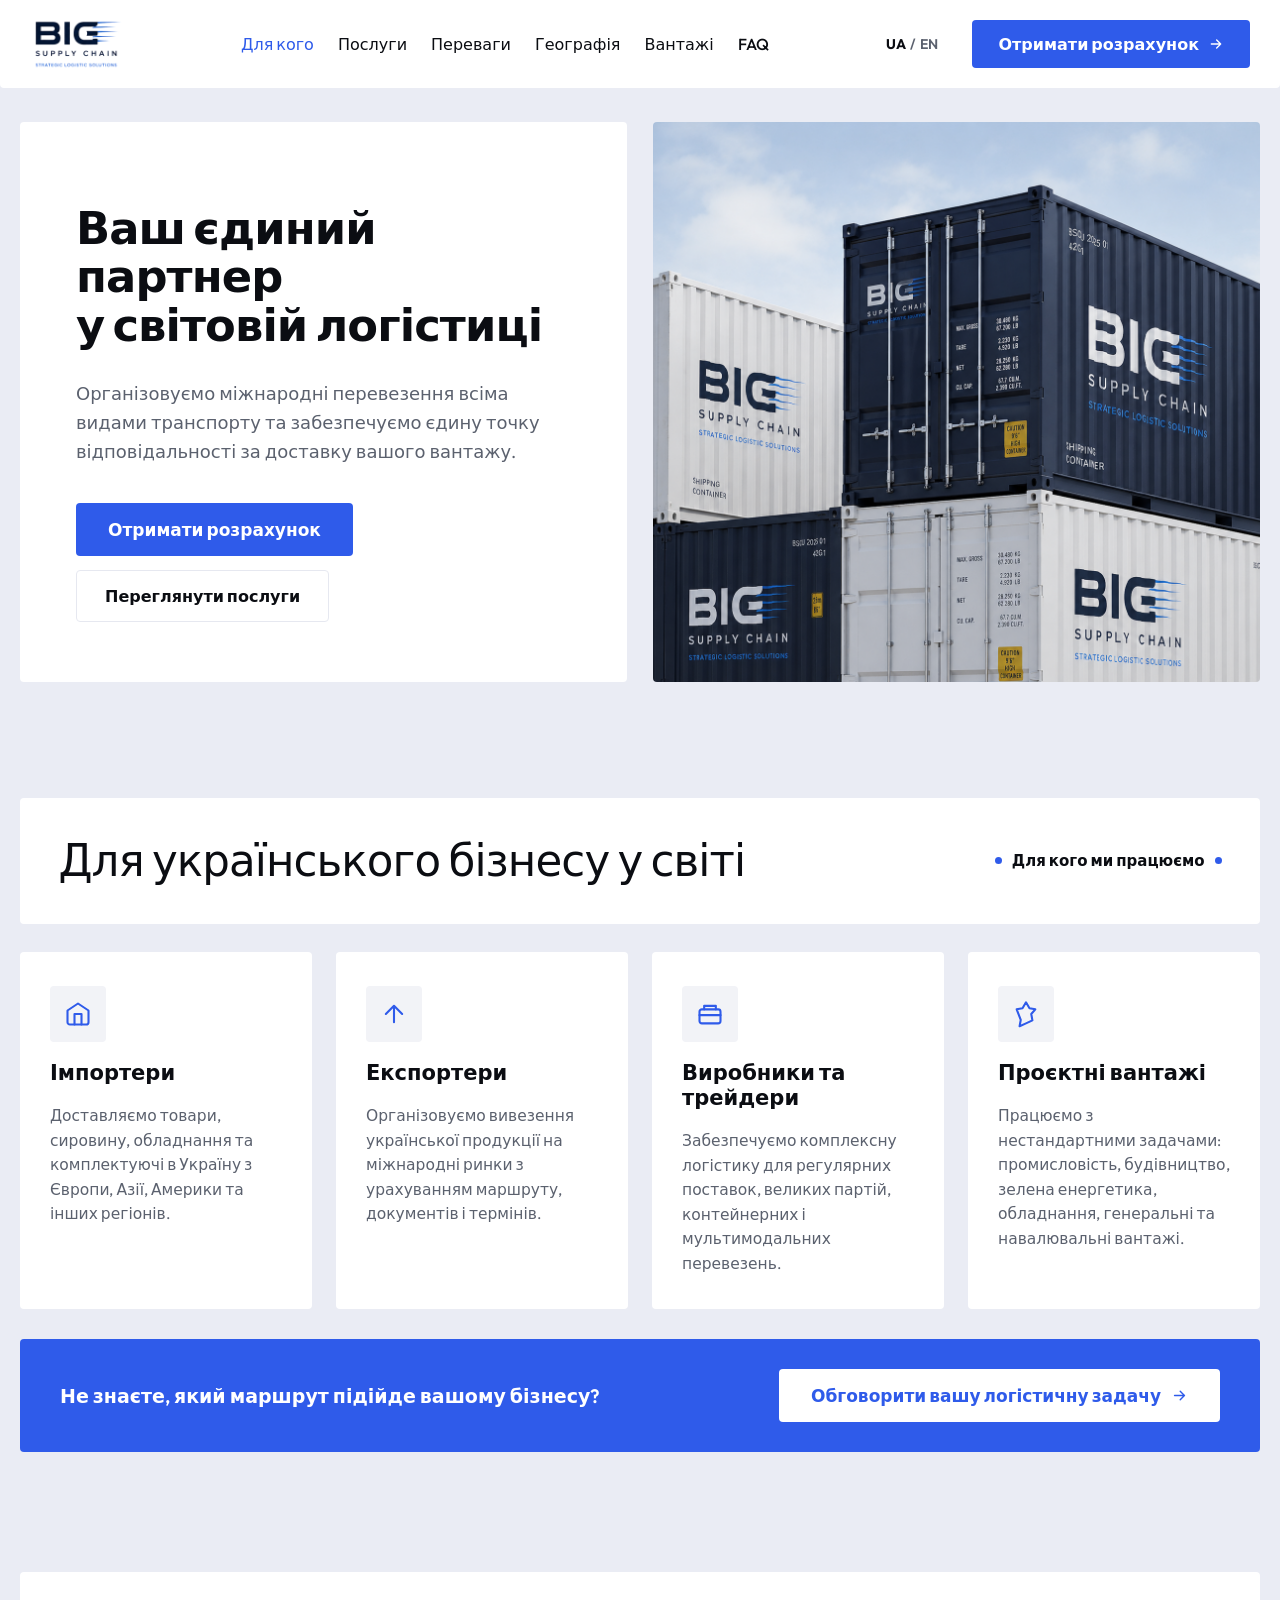
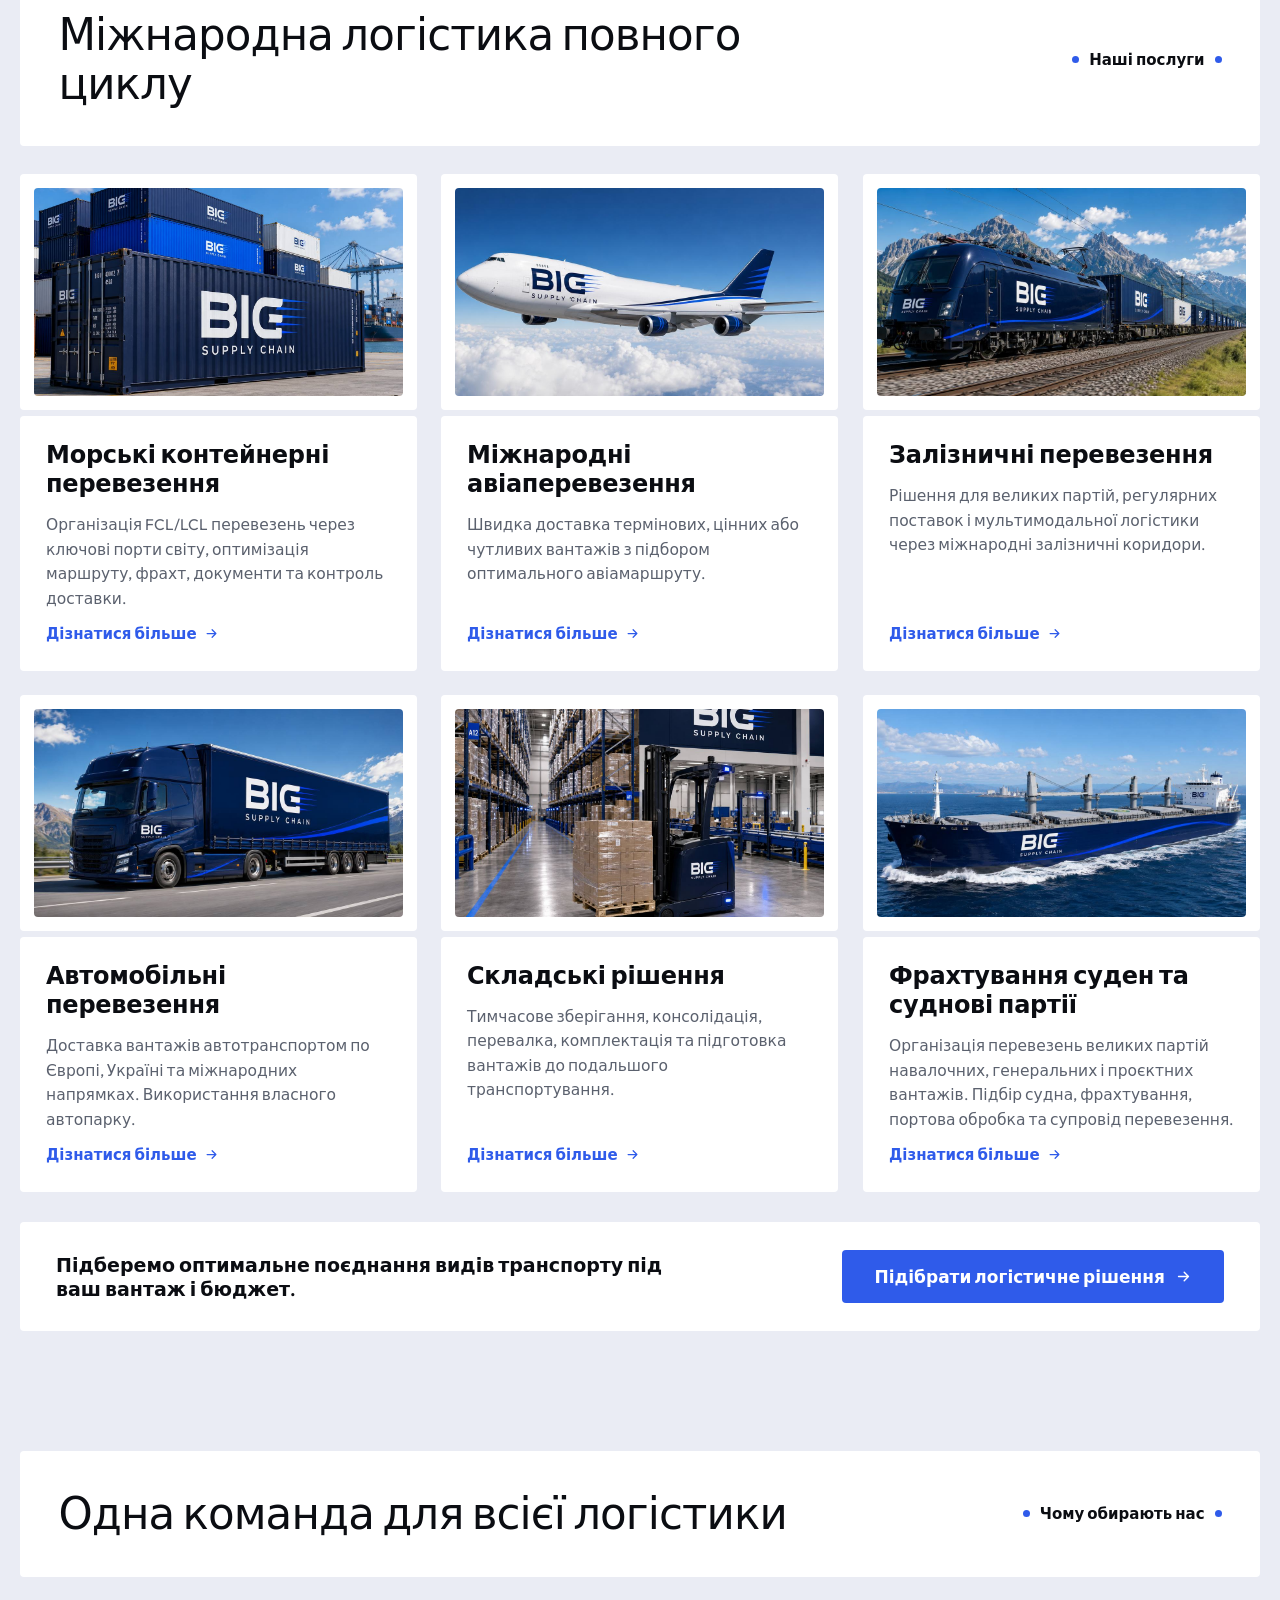
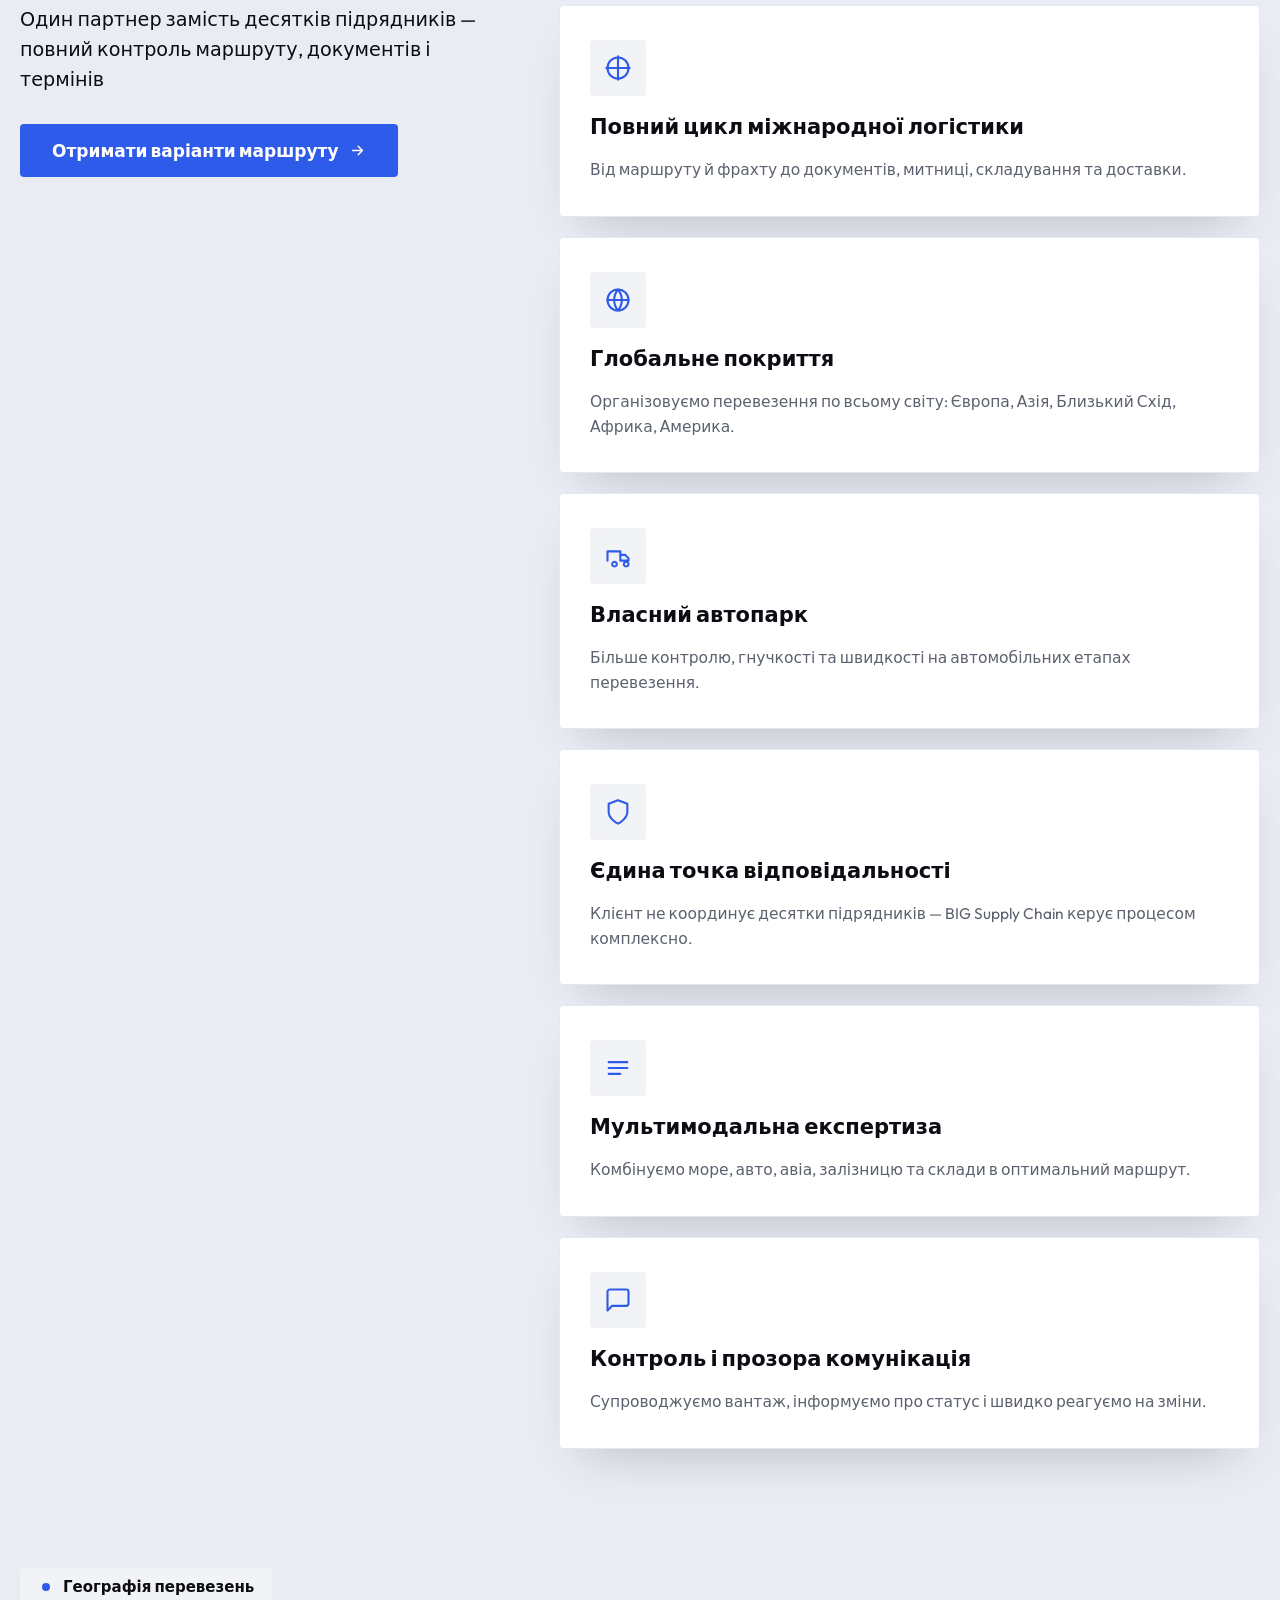
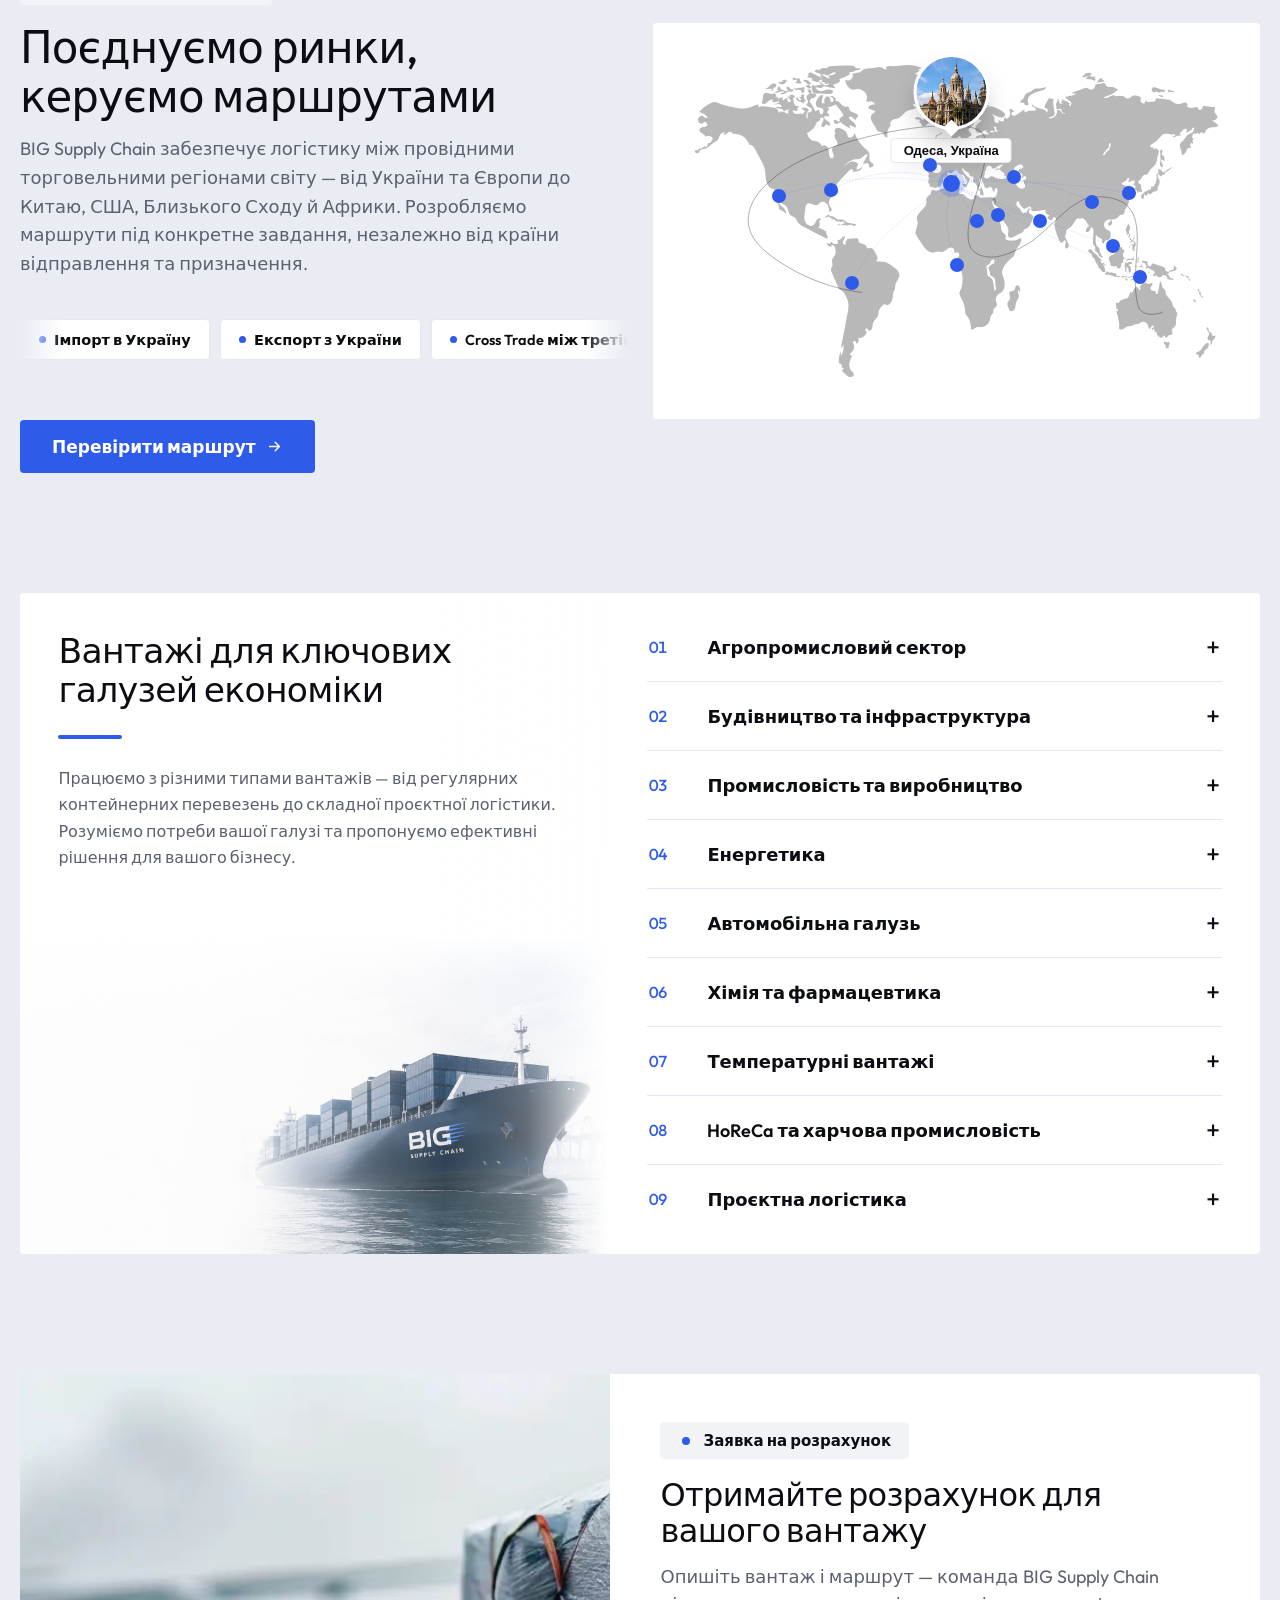
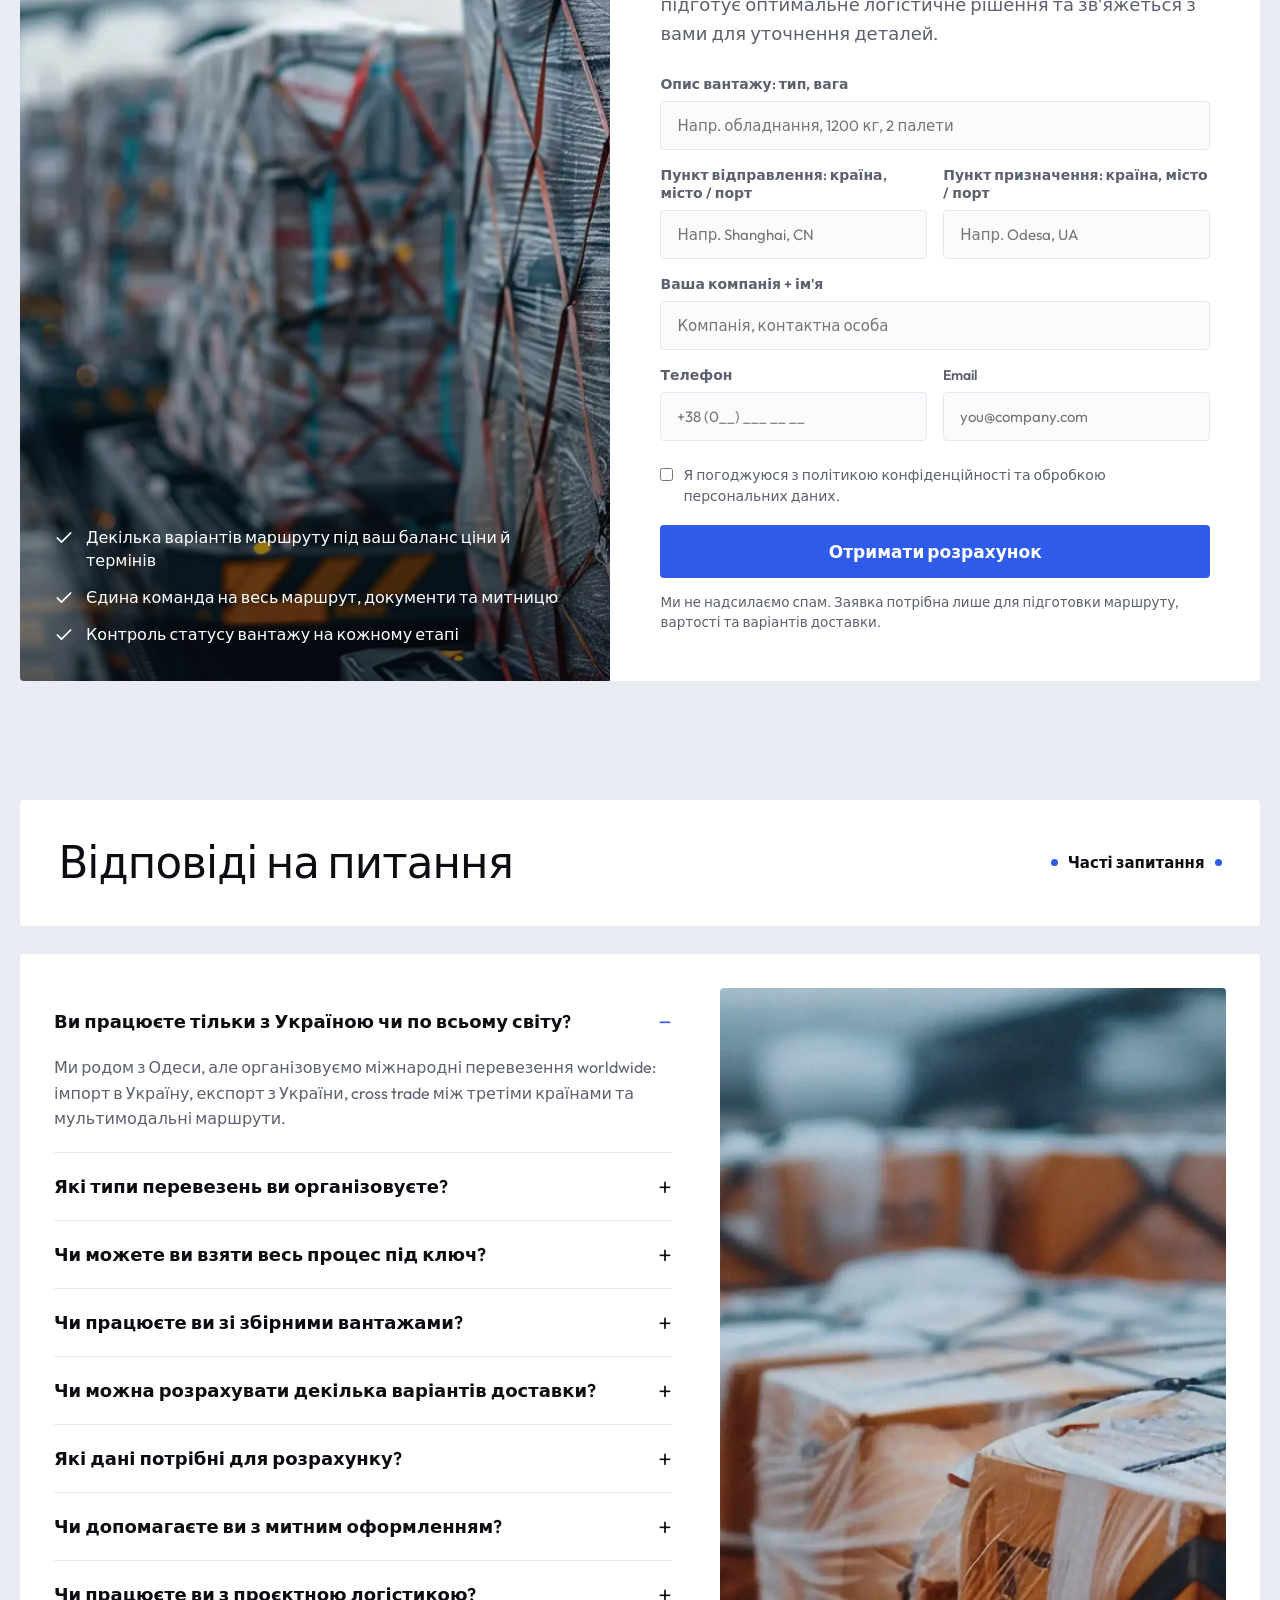
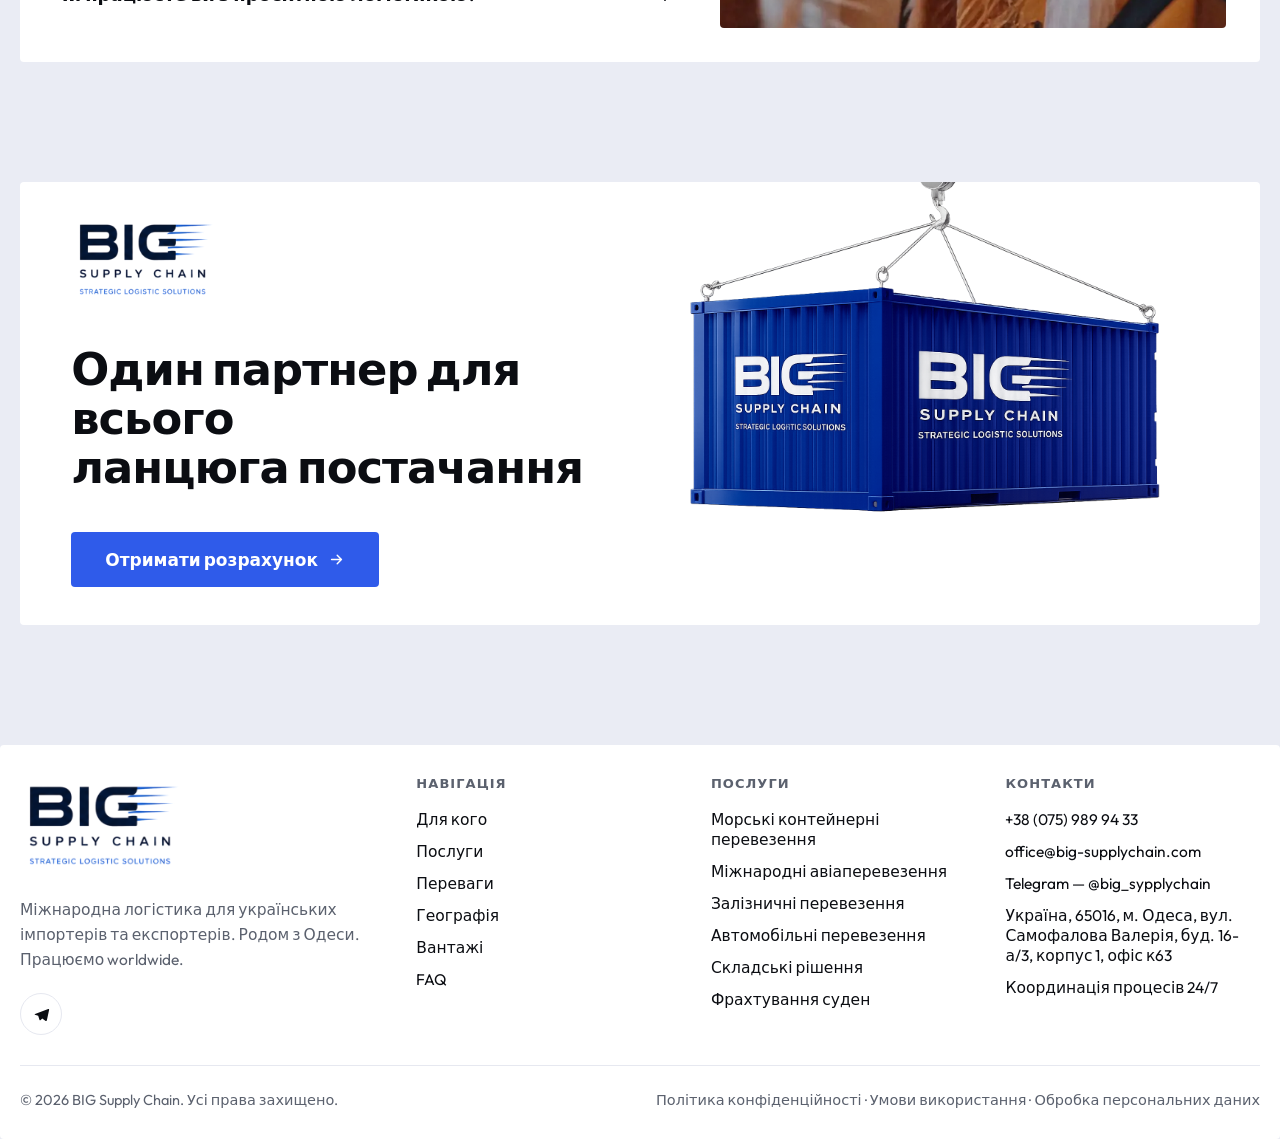
==== commit f9649c8f: "Remove unused Instagram and WhatsApp icons from footer Client does not maintain these accounts, so t" ====
--- a/index.html
+++ b/index.html
@@ -1110,9 +1110,7 @@
           <div class="footer__logo"><img src="assets/logo-transparent.png" alt="BIG Supply Chain"></div>
           <p class="footer__about">Міжнародна логістика для українських імпортерів та експортерів. Родом з Одеси. Працюємо worldwide.</p>
           <div class="footer__social">
-            <a href="#" aria-label="Instagram"><svg viewBox="0 0 24 24" fill="none"><rect x="3" y="3" width="18" height="18" rx="5" stroke="currentColor" stroke-width="1.8"/><circle cx="12" cy="12" r="4" stroke="currentColor" stroke-width="1.8"/><circle cx="17.4" cy="6.6" r="1.1" fill="currentColor"/></svg></a>
             <a href="https://t.me/big_sypplychain" aria-label="Telegram"><svg viewBox="0 0 24 24" fill="currentColor"><path d="M21.5 4.3 2.9 11.4c-.9.36-.9.86-.16 1.08l4.6 1.44 1.78 5.5c.22.6.4.83.83.83.43 0 .62-.2.86-.43l2.3-2.24 4.77 3.52c.88.48 1.5.23 1.72-.81l3.1-14.6c.32-1.27-.48-1.84-1.3-1.5z"/></svg></a>
-            <a href="#" aria-label="WhatsApp"><svg viewBox="0 0 24 24" fill="currentColor"><path d="M17.5 14.4c-.3-.15-1.77-.87-2.04-.97-.27-.1-.47-.15-.67.15-.2.3-.77.97-.94 1.17-.17.2-.35.22-.65.07-.3-.15-1.26-.46-2.4-1.48-.89-.79-1.49-1.77-1.66-2.07-.17-.3-.02-.46.13-.61.13-.13.3-.35.45-.52.15-.17.2-.3.3-.5.1-.2.05-.37-.02-.52-.07-.15-.67-1.62-.92-2.22-.24-.58-.49-.5-.67-.51l-.57-.01c-.2 0-.52.07-.8.37-.27.3-1.04 1.02-1.04 2.49 0 1.47 1.07 2.89 1.22 3.09.15.2 2.1 3.2 5.08 4.49.71.31 1.26.49 1.69.63.71.22 1.36.19 1.87.12.57-.09 1.77-.72 2.02-1.42.25-.7.25-1.3.17-1.42-.07-.12-.27-.2-.57-.35z M12 2a10 10 0 0 0-8.6 15.06L2 22l5.05-1.32A10 10 0 1 0 12 2zm0 18.2a8.18 8.18 0 0 1-4.17-1.14l-.3-.18-3 .78.8-2.92-.2-.3A8.2 8.2 0 1 1 12 20.2z"/></svg></a>
           </div>
         </div>
         <div class="footer__col">
